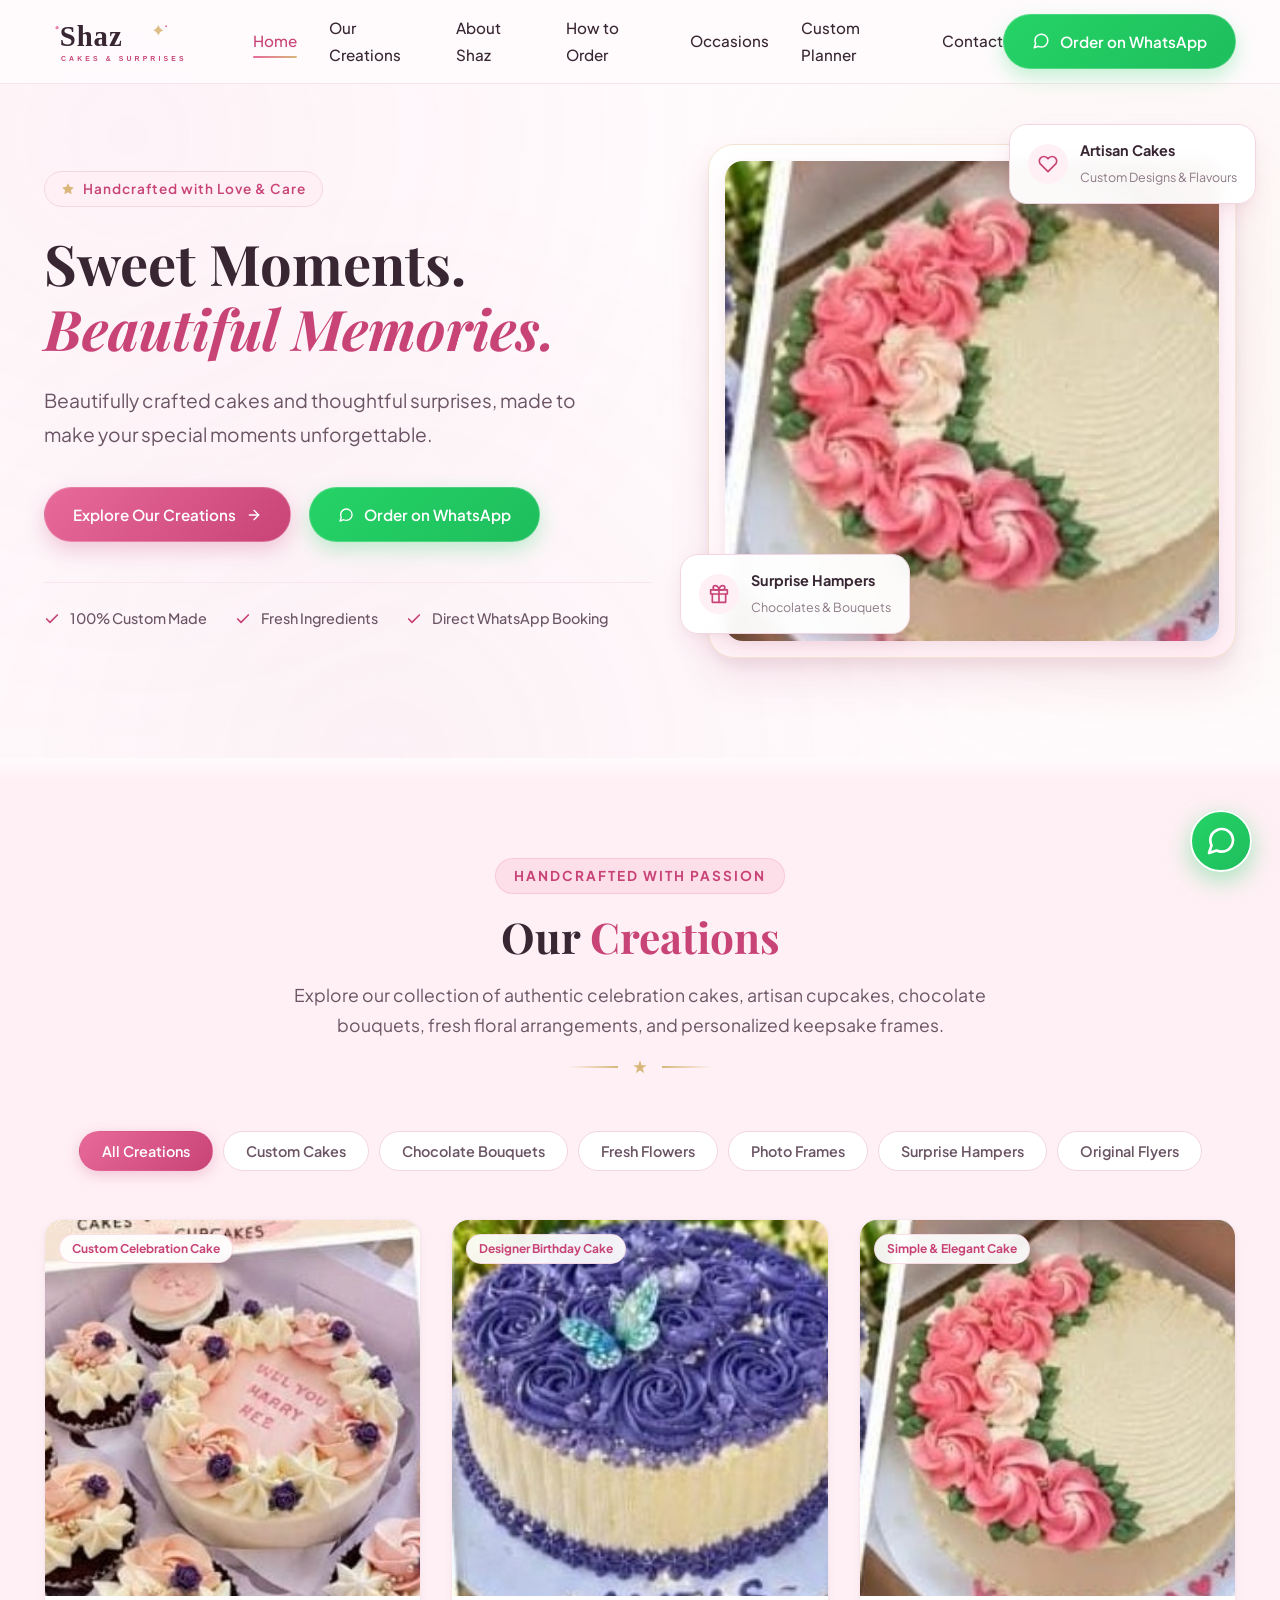
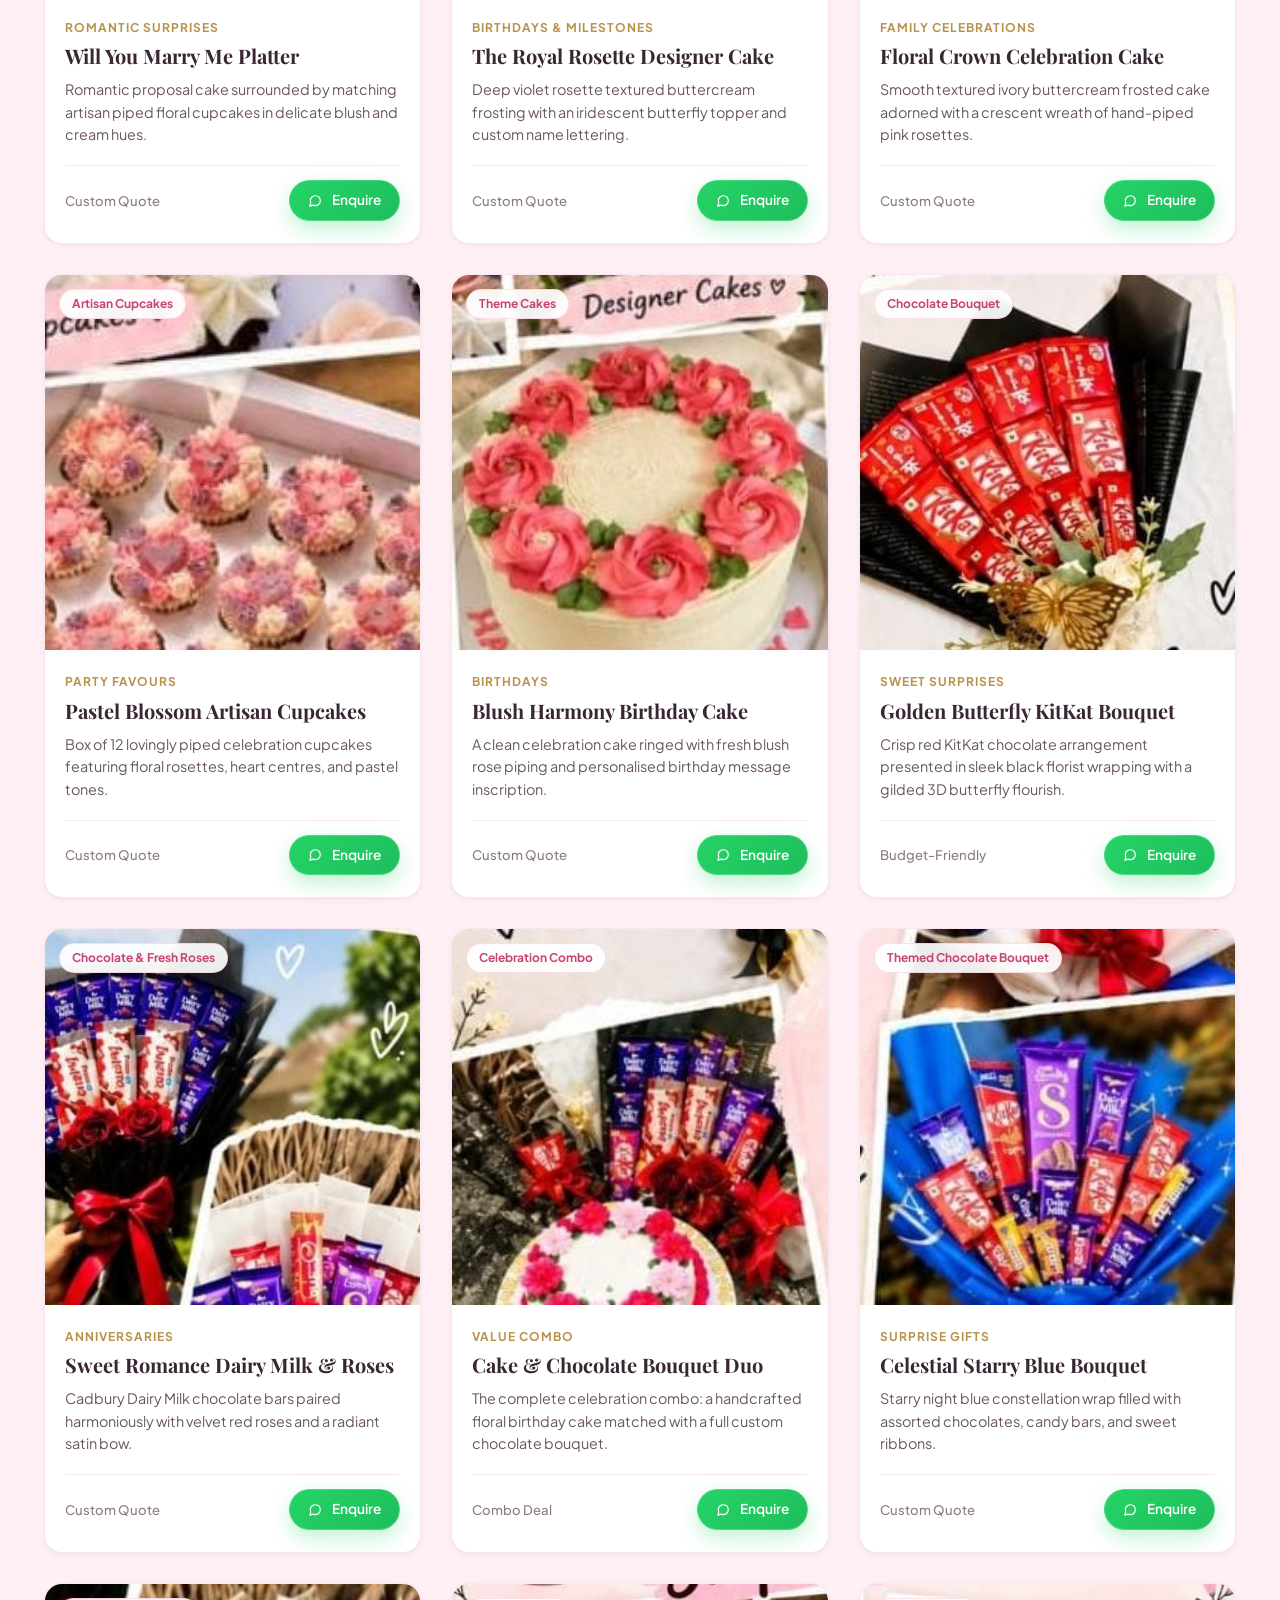
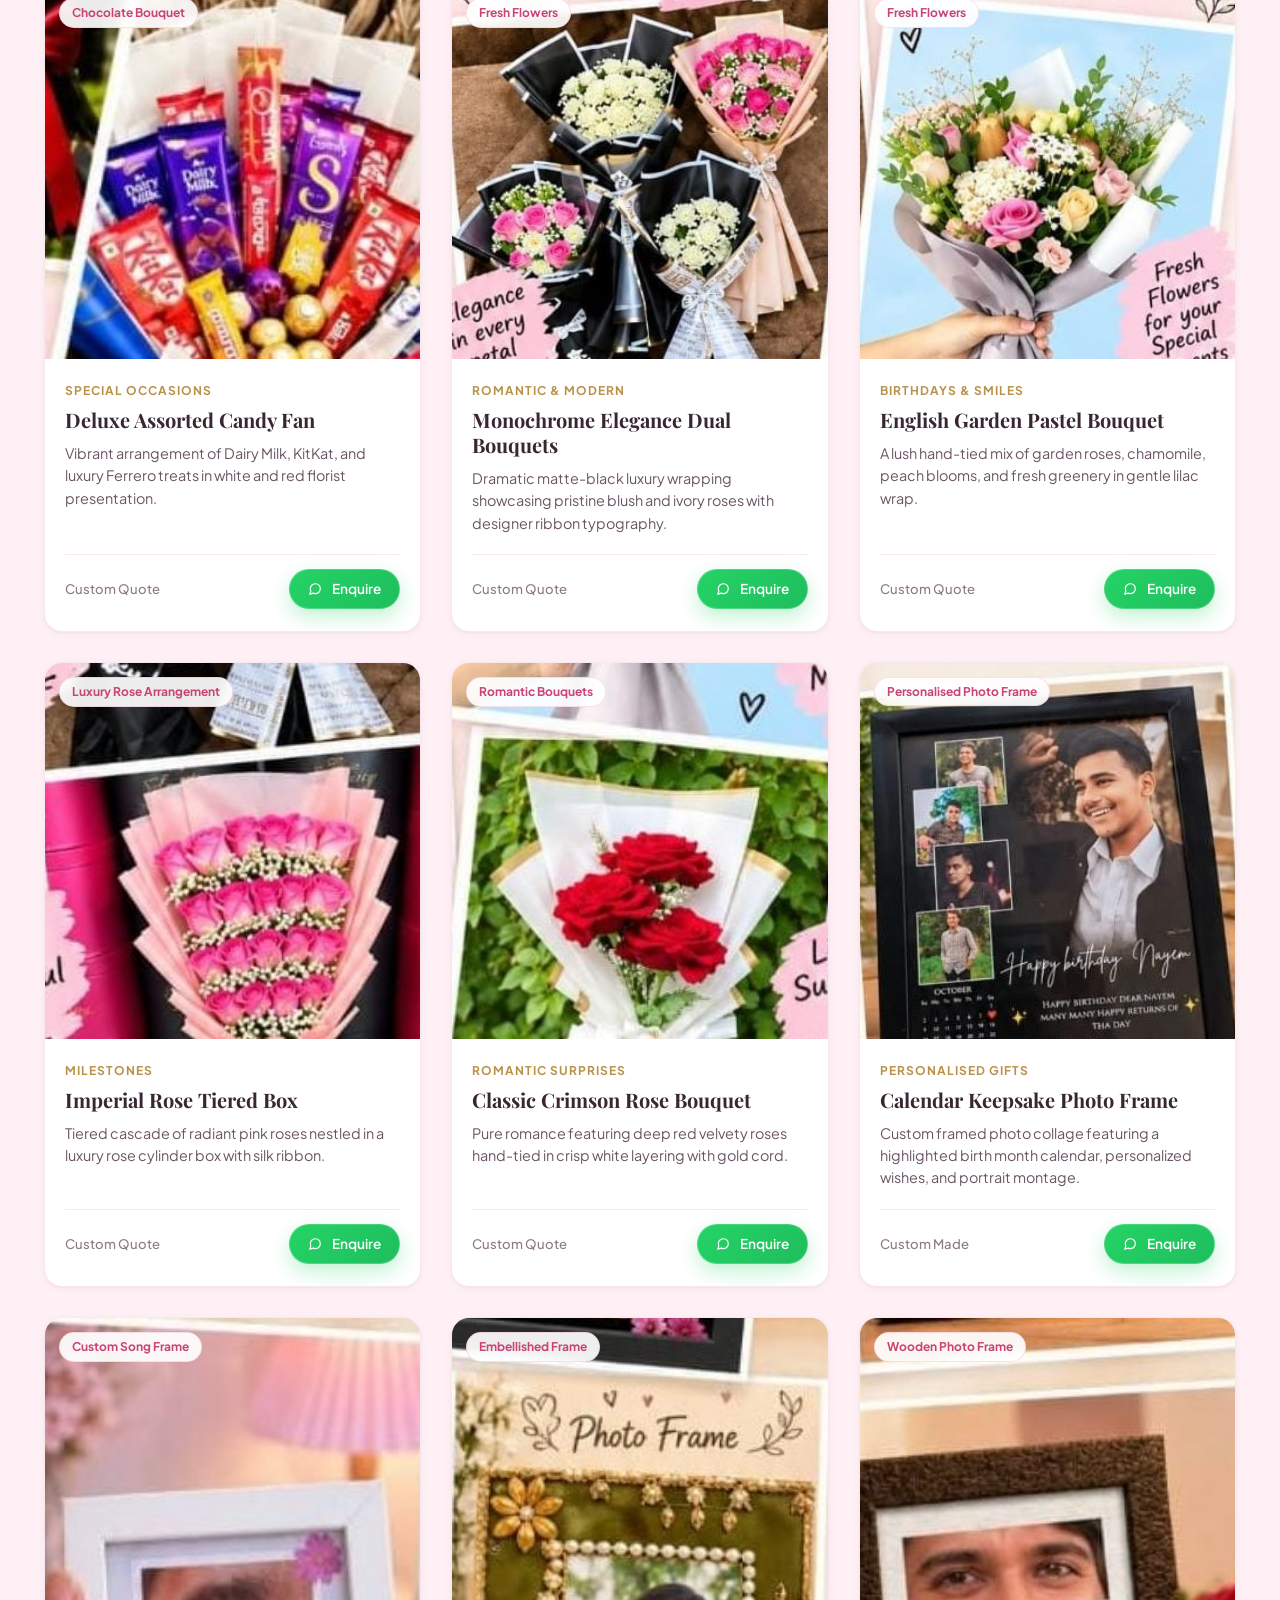
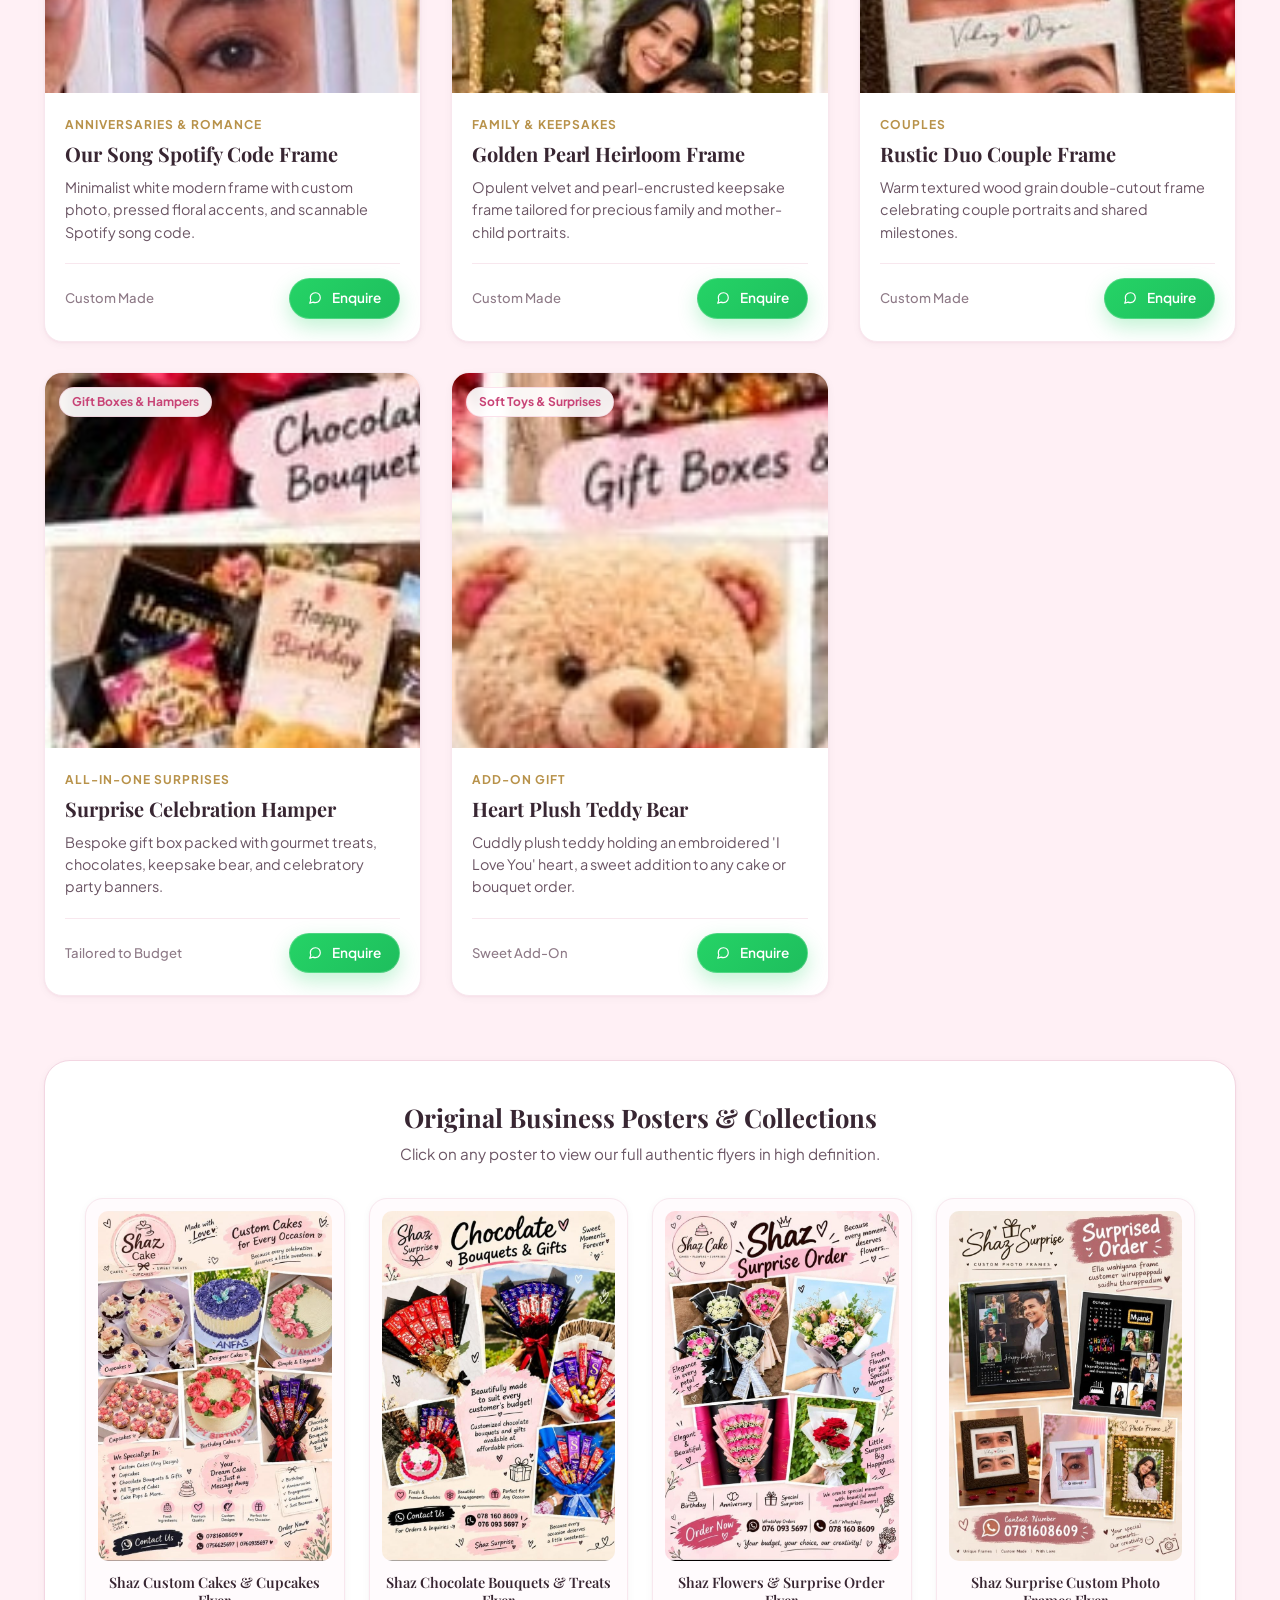
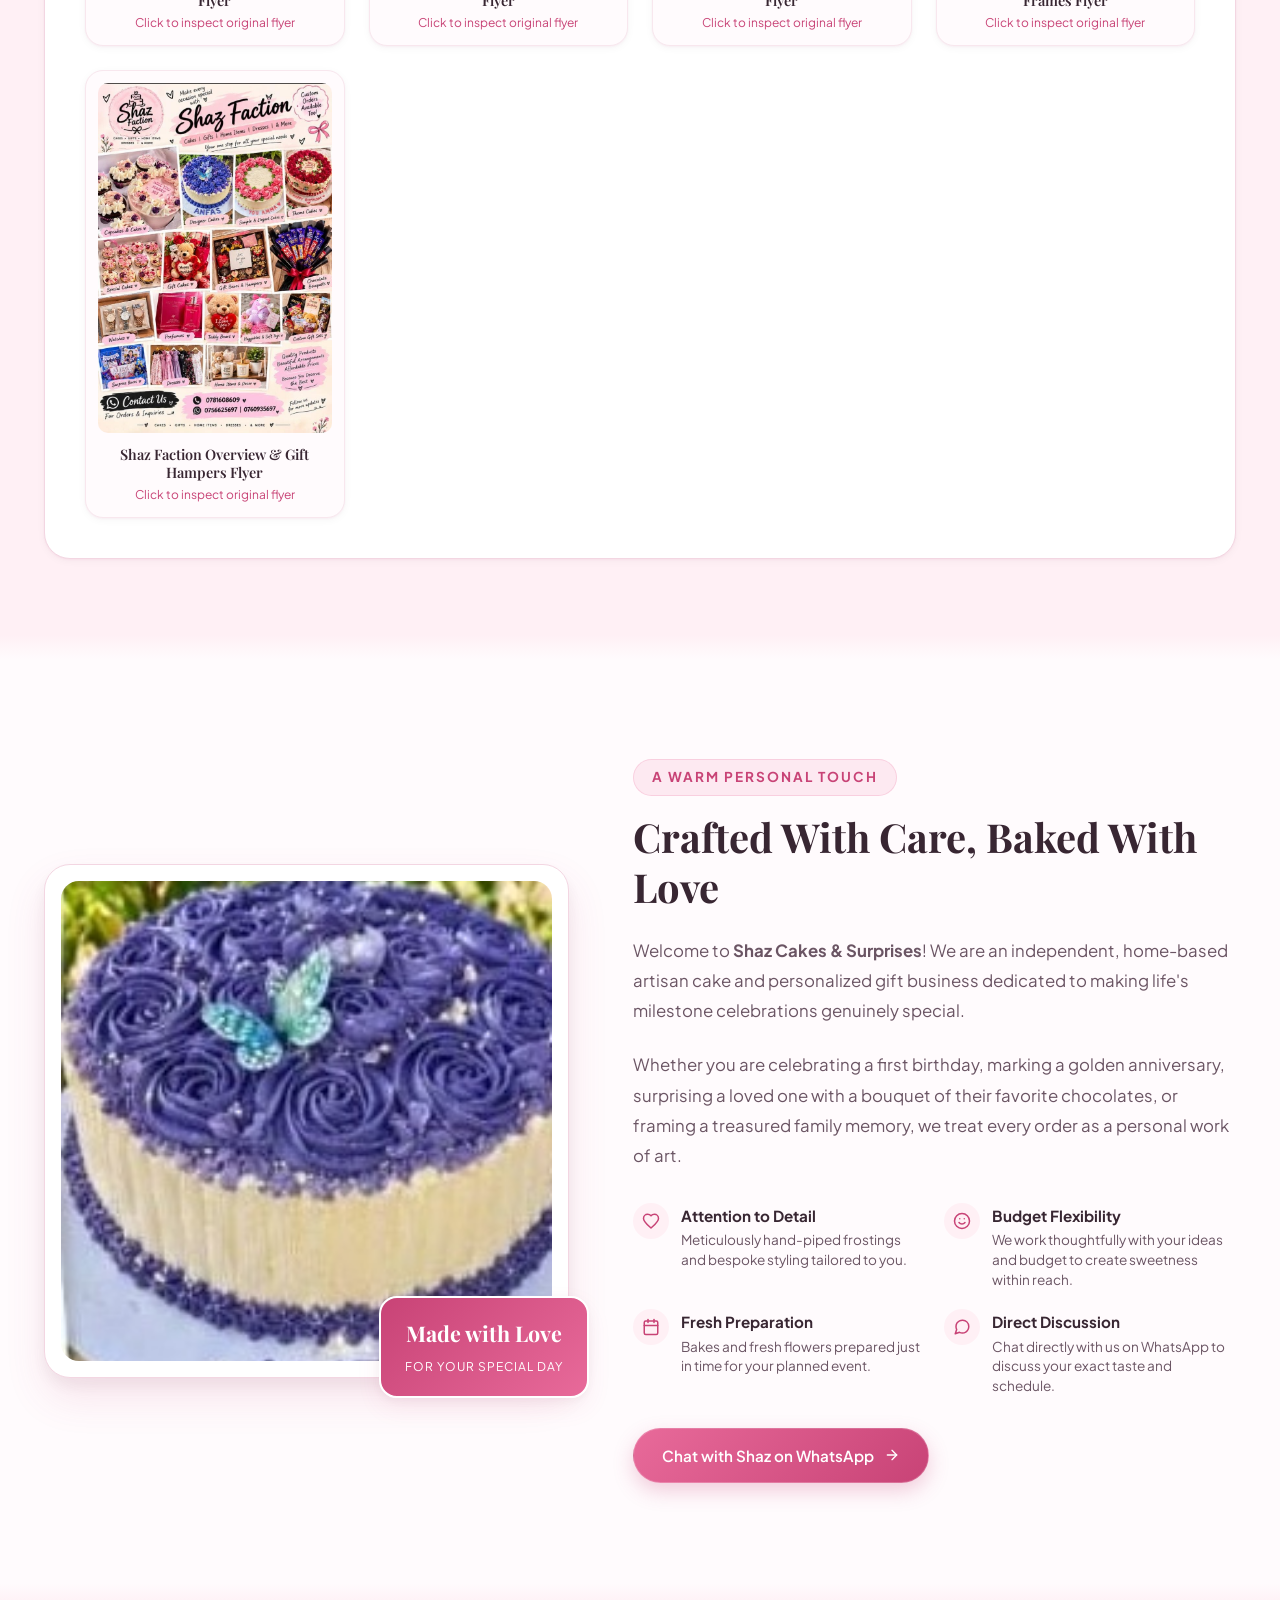
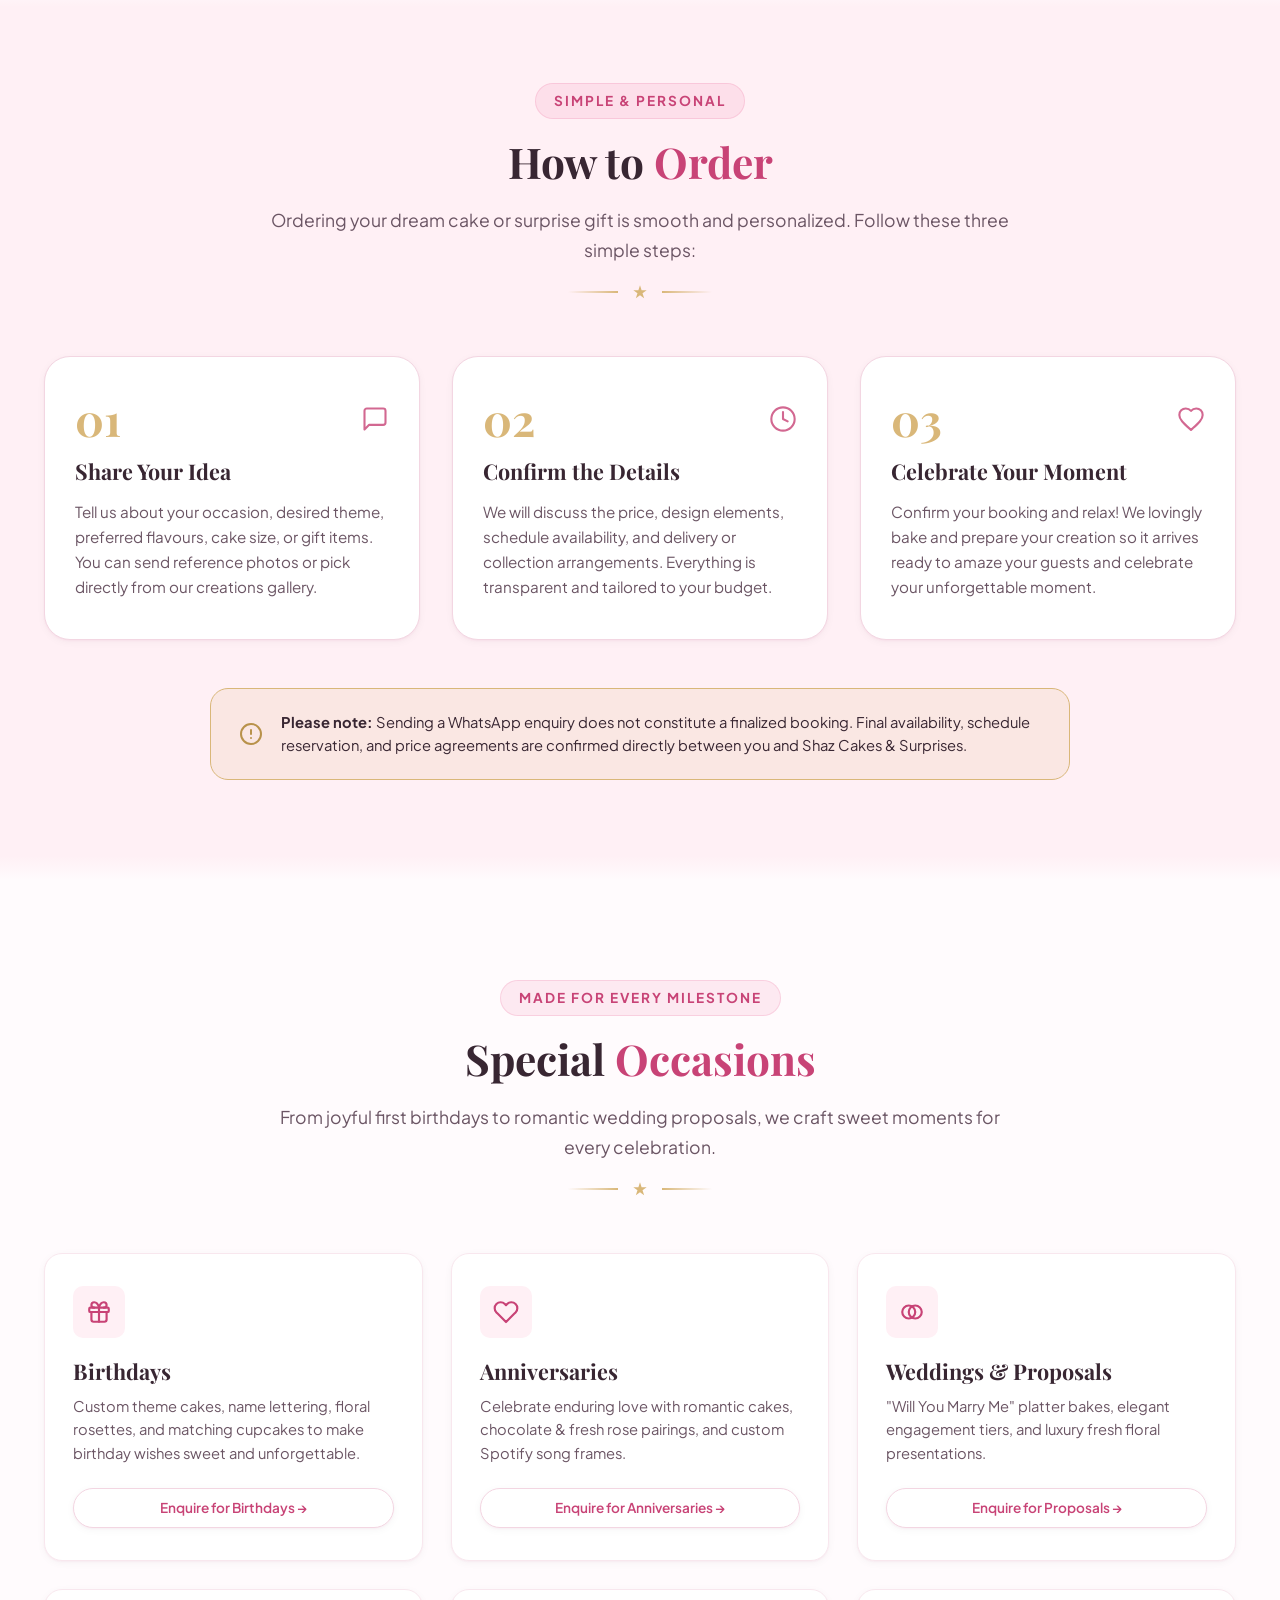
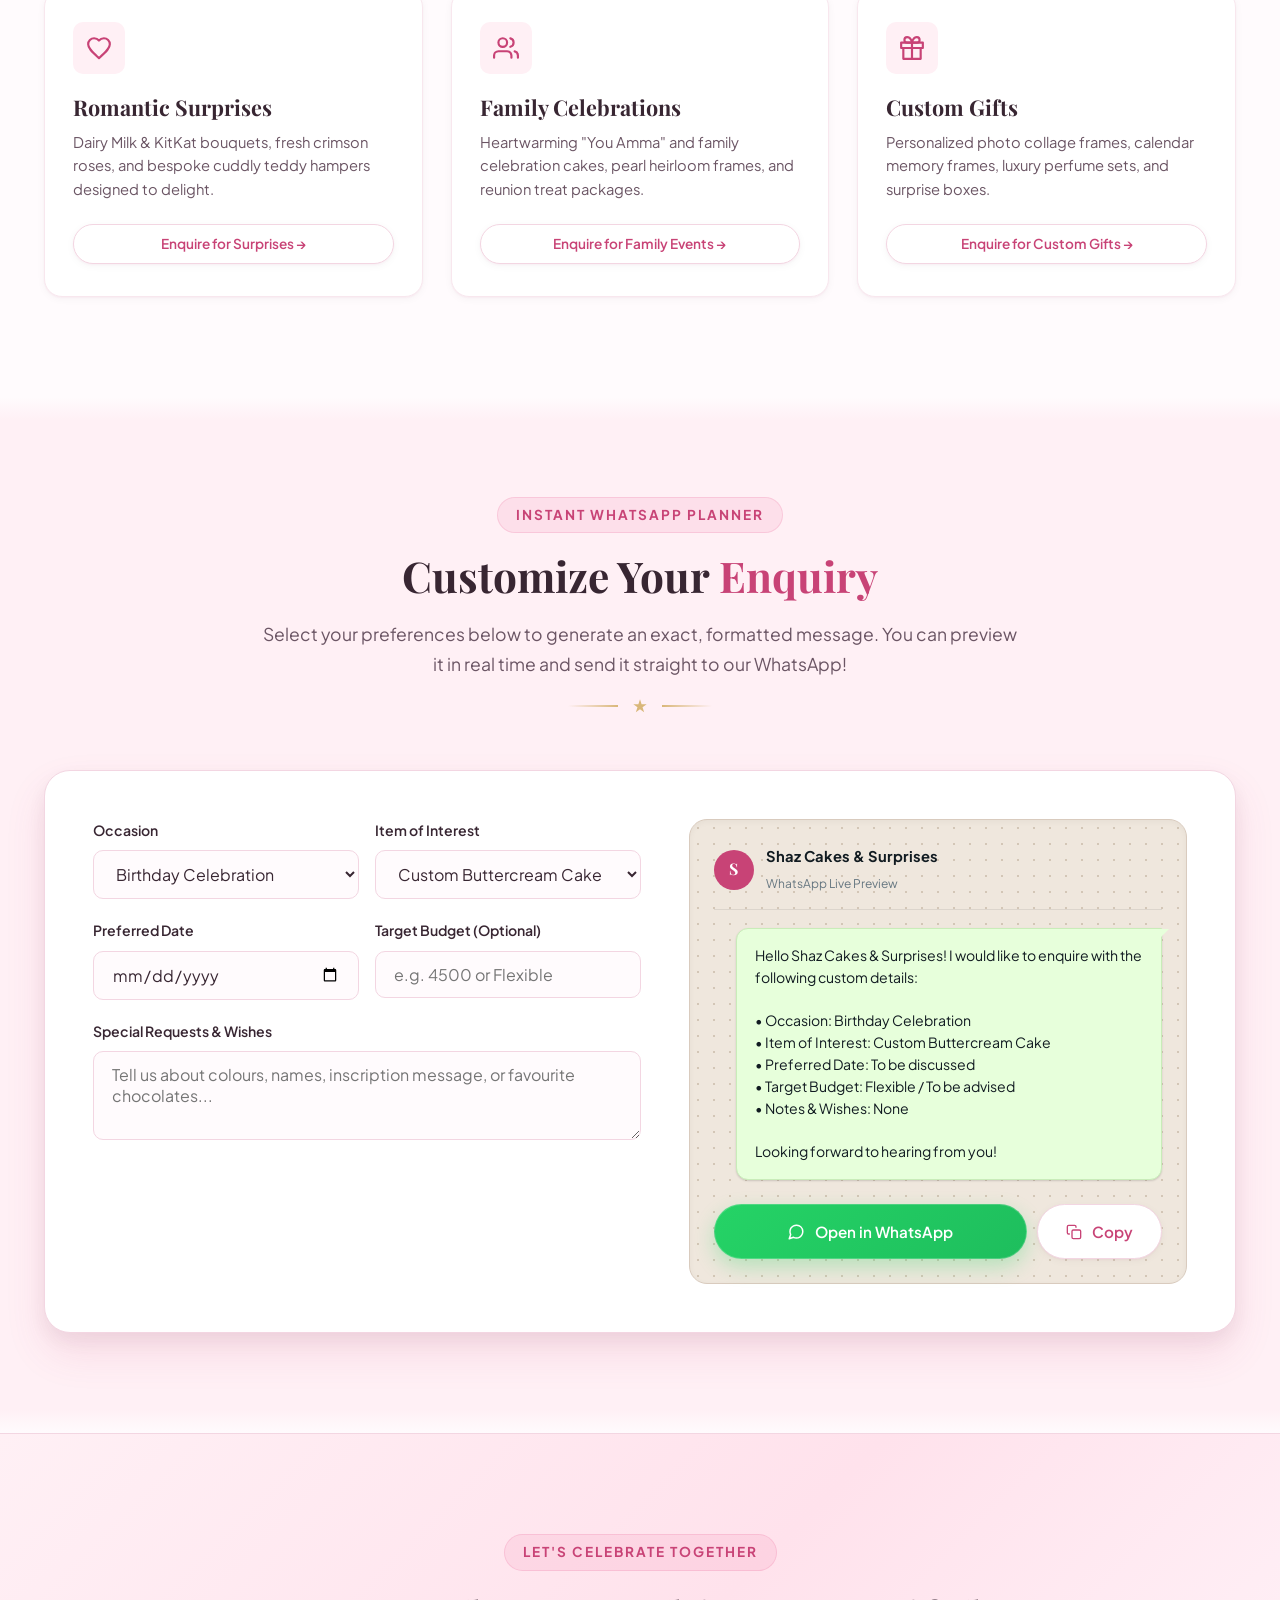
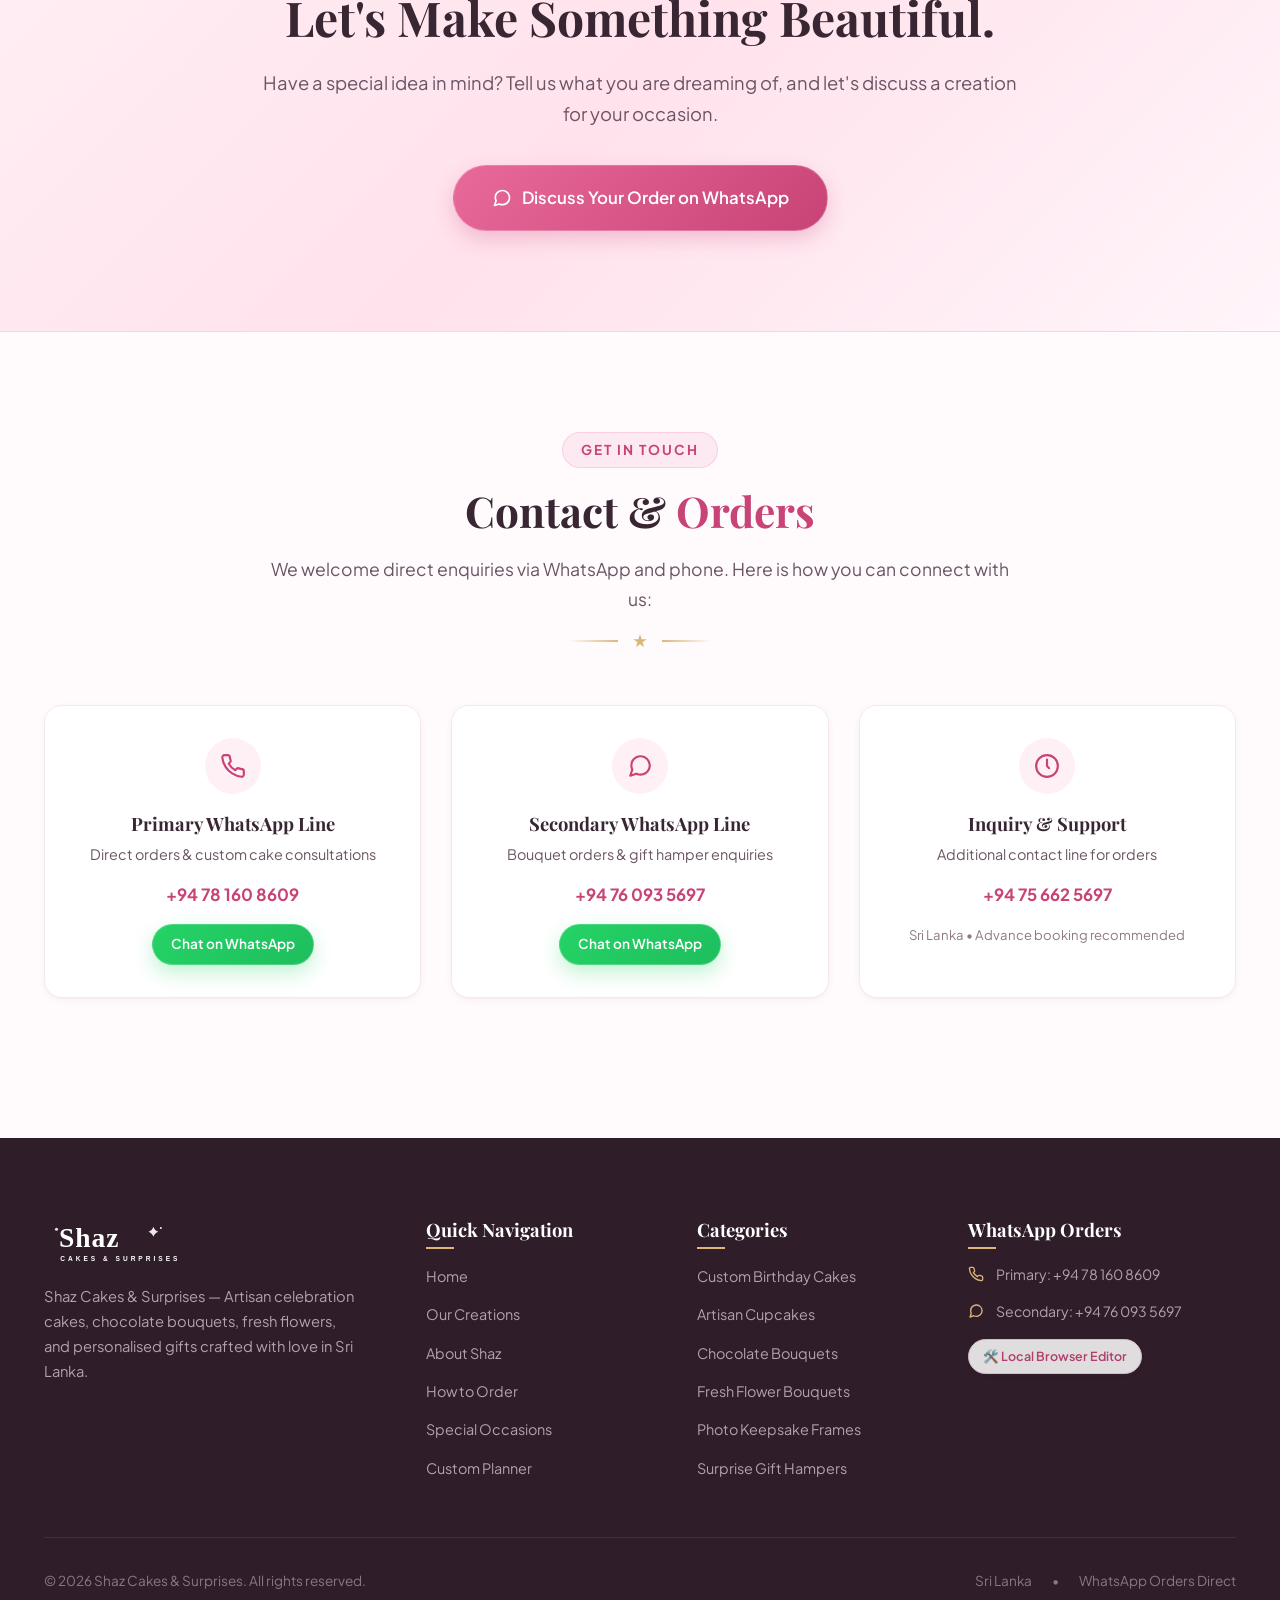
==== index.html @ 8e2d30c9 "Initial commit: Upgraded Shaz Cakes & Surprises website" ====
<!DOCTYPE html>
<html lang="en">
<head>
  <meta charset="UTF-8">
  <meta name="viewport" content="width=device-width, initial-scale=1.0">
  <title>Shaz Cakes &amp; Surprises | Artisan Cakes, Bouquets &amp; Personalised Gifts</title>
  
  <!-- SEO & Metadata -->
  <meta name="description" content="Handcrafted custom celebration cakes, romantic chocolate bouquets, fresh flowers, and personalised surprise gifts in Sri Lanka by Shaz Cakes &amp; Surprises. Order directly via WhatsApp.">
  <meta name="keywords" content="custom cakes Sri Lanka, birthday cakes, chocolate bouquets, surprise gifts, personalised cakes, flower bouquets, photo frames, Shaz Cakes">
  <meta name="author" content="Shaz Cakes &amp; Surprises">
  <meta name="theme-color" content="#E86A9A">

  <!-- Open Graph / Social Sharing -->
  <meta property="og:type" content="website">
  <meta property="og:title" content="Shaz Cakes &amp; Surprises — Sweet Moments. Beautiful Memories.">
  <meta property="og:description" content="Beautifully crafted cakes and thoughtful surprises, made to make your special moments unforgettable.">
  <meta property="og:image" content="assets/images/products/cake-you-amma-rose.jpg">

  <!-- Favicon -->
  <link rel="icon" type="image/svg+xml" href="assets/images/icons/favicon.svg">

  <!-- Web Fonts with System Fallbacks -->
  <link rel="preconnect" href="https://fonts.googleapis.com">
  <link rel="preconnect" href="https://fonts.gstatic.com" crossorigin>
  <link href="https://fonts.googleapis.com/css2?family=Playfair+Display:ital,wght@0,500;0,600;0,700;1,400;1,600&family=Plus+Jakarta+Sans:wght@400;500;600;700&display=swap" rel="stylesheet">

  <!-- Main Stylesheet -->
  <link rel="stylesheet" href="assets/css/style.css">
</head>
<body id="home">

  <!-- ====================================================================
       1. NAVIGATION HEADER
       ==================================================================== -->
  <header class="header">
    <div class="container header-container">
      <a href="#home" class="brand-logo" aria-label="Shaz Cakes &amp; Surprises Home">
        <img src="assets/images/icons/logo.svg" alt="Shaz Cakes &amp; Surprises Wordmark Logo" width="220" height="55">
      </a>

      <!-- Desktop Nav & Mobile Drawer -->
      <nav aria-label="Primary Navigation">
        <ul class="nav-menu" id="navMenu">
          <li><a href="#home" class="nav-link active">Home</a></li>
          <li><a href="#creations" class="nav-link">Our Creations</a></li>
          <li><a href="#about" class="nav-link">About Shaz</a></li>
          <li><a href="#order-guide" class="nav-link">How to Order</a></li>
          <li><a href="#occasions" class="nav-link">Occasions</a></li>
          <li><a href="#planner" class="nav-link">Custom Planner</a></li>
          <li><a href="#contact" class="nav-link">Contact</a></li>
          <li class="mobile-only-action" style="width: 100%; display: none;">
            <a href="https://wa.me/94781608609" target="_blank" rel="noopener noreferrer" class="btn btn-whatsapp dynamic-wa-primary" style="width: 100%;">
              <svg xmlns="http://www.w3.org/2000/svg" width="18" height="18" viewBox="0 0 24 24" fill="none" stroke="currentColor" stroke-width="2" stroke-linecap="round" stroke-linejoin="round"><path d="M21 11.5a8.38 8.38 0 0 1-.9 3.8 8.5 8.5 0 0 1-7.6 4.7 8.38 8.38 0 0 1-3.8-.9L3 21l1.9-5.7a8.38 8.38 0 0 1-.9-3.8 8.5 8.5 0 0 1 4.7-7.6 8.38 8.38 0 0 1 3.8-.9h.5a8.48 8.48 0 0 1 8 8v.5z"></path></svg>
              Order on WhatsApp
            </a>
          </li>
        </ul>
      </nav>

      <!-- Desktop WhatsApp Action & Mobile Hamburger -->
      <div class="nav-actions">
        <a href="https://wa.me/94781608609" target="_blank" rel="noopener noreferrer" class="btn btn-whatsapp dynamic-wa-primary desktop-only" data-template="general" aria-label="Order on WhatsApp">
          <svg xmlns="http://www.w3.org/2000/svg" width="18" height="18" viewBox="0 0 24 24" fill="none" stroke="currentColor" stroke-width="2" stroke-linecap="round" stroke-linejoin="round"><path d="M21 11.5a8.38 8.38 0 0 1-.9 3.8 8.5 8.5 0 0 1-7.6 4.7 8.38 8.38 0 0 1-3.8-.9L3 21l1.9-5.7a8.38 8.38 0 0 1-.9-3.8 8.5 8.5 0 0 1 4.7-7.6 8.38 8.38 0 0 1 3.8-.9h.5a8.48 8.48 0 0 1 8 8v.5z"></path></svg>
          Order on WhatsApp
        </a>

        <button class="mobile-toggle" id="mobileToggle" aria-label="Toggle navigation menu" aria-expanded="false" aria-controls="navMenu">
          <svg xmlns="http://www.w3.org/2000/svg" width="24" height="24" viewBox="0 0 24 24" fill="none" stroke="currentColor" stroke-width="2" stroke-linecap="round" stroke-linejoin="round"><line x1="3" y1="12" x2="21" y2="12"></line><line x1="3" y1="6" x2="21" y2="6"></line><line x1="3" y1="18" x2="21" y2="18"></line></svg>
        </button>
      </div>
    </div>
  </header>

  <!-- ====================================================================
       2. HERO SECTION
       ==================================================================== -->
  <section class="hero">
    <div class="container">
      <div class="hero-grid">
        <div class="hero-content">
          <div class="hero-badge">
            <svg xmlns="http://www.w3.org/2000/svg" width="14" height="14" viewBox="0 0 24 24" fill="currentColor"><path d="M12 2l3.09 6.26L22 9.27l-5 4.87 1.18 6.88L12 17.77l-6.18 3.25L7 14.14 2 9.27l6.91-1.01L12 2z"/></svg>
            Handcrafted with Love &amp; Care
          </div>
          
          <h1 class="hero-title">
            Sweet Moments.
            <span class="highlight">Beautiful Memories.</span>
          </h1>

          <p class="hero-subtitle">
            Beautifully crafted cakes and thoughtful surprises, made to make your special moments unforgettable.
          </p>

          <div class="hero-cta">
            <a href="#creations" class="btn btn-primary">
              Explore Our Creations
              <svg xmlns="http://www.w3.org/2000/svg" width="16" height="16" viewBox="0 0 24 24" fill="none" stroke="currentColor" stroke-width="2" stroke-linecap="round" stroke-linejoin="round"><line x1="5" y1="12" x2="19" y2="12"></line><polyline points="12 5 19 12 12 19"></polyline></svg>
            </a>
            <a href="https://wa.me/94781608609" target="_blank" rel="noopener noreferrer" class="btn btn-whatsapp dynamic-wa-primary" data-template="general">
              <svg xmlns="http://www.w3.org/2000/svg" width="16" height="16" viewBox="0 0 24 24" fill="none" stroke="currentColor" stroke-width="2" stroke-linecap="round" stroke-linejoin="round"><path d="M21 11.5a8.38 8.38 0 0 1-.9 3.8 8.5 8.5 0 0 1-7.6 4.7 8.38 8.38 0 0 1-3.8-.9L3 21l1.9-5.7a8.38 8.38 0 0 1-.9-3.8 8.5 8.5 0 0 1 4.7-7.6 8.38 8.38 0 0 1 3.8-.9h.5a8.48 8.48 0 0 1 8 8v.5z"></path></svg>
              Order on WhatsApp
            </a>
          </div>

          <div class="hero-features">
            <div class="hero-feature-item">
              <svg xmlns="http://www.w3.org/2000/svg" width="16" height="16" viewBox="0 0 24 24" fill="none" stroke="currentColor" stroke-width="2.5" stroke-linecap="round" stroke-linejoin="round"><polyline points="20 6 9 17 4 12"></polyline></svg>
              <span>100% Custom Made</span>
            </div>
            <div class="hero-feature-item">
              <svg xmlns="http://www.w3.org/2000/svg" width="16" height="16" viewBox="0 0 24 24" fill="none" stroke="currentColor" stroke-width="2.5" stroke-linecap="round" stroke-linejoin="round"><polyline points="20 6 9 17 4 12"></polyline></svg>
              <span>Fresh Ingredients</span>
            </div>
            <div class="hero-feature-item">
              <svg xmlns="http://www.w3.org/2000/svg" width="16" height="16" viewBox="0 0 24 24" fill="none" stroke="currentColor" stroke-width="2.5" stroke-linecap="round" stroke-linejoin="round"><polyline points="20 6 9 17 4 12"></polyline></svg>
              <span>Direct WhatsApp Booking</span>
            </div>
          </div>
        </div>

        <div class="hero-visual">
          <div class="hero-image-wrapper">
            <img class="hero-main-img" src="assets/images/products/cake-you-amma-rose.jpg" alt="Handcrafted Floral Celebration Cake by Shaz" width="600" height="480">
          </div>

          <!-- Floating Badge 1 -->
          <div class="floating-card floating-card-1">
            <div class="floating-card-icon">
              <svg xmlns="http://www.w3.org/2000/svg" width="20" height="20" viewBox="0 0 24 24" fill="none" stroke="currentColor" stroke-width="2" stroke-linecap="round" stroke-linejoin="round"><path d="M20.84 4.61a5.5 5.5 0 0 0-7.78 0L12 5.67l-1.06-1.06a5.5 5.5 0 0 0-7.78 7.78l1.06 1.06L12 21.23l7.78-7.78 1.06-1.06a5.5 5.5 0 0 0 0-7.78z"></path></svg>
            </div>
            <div class="floating-card-text">
              <strong>Artisan Cakes</strong>
              <span>Custom Designs &amp; Flavours</span>
            </div>
          </div>

          <!-- Floating Badge 2 -->
          <div class="floating-card floating-card-2">
            <div class="floating-card-icon">
              <svg xmlns="http://www.w3.org/2000/svg" width="20" height="20" viewBox="0 0 24 24" fill="none" stroke="currentColor" stroke-width="2" stroke-linecap="round" stroke-linejoin="round"><polyline points="20 12 20 22 4 22 4 12"></polyline><rect x="2" y="7" width="20" height="5"></rect><line x1="12" y1="22" x2="12" y2="7"></line><path d="M12 7H7.5a2.5 2.5 0 0 1 0-5C11 2 12 7 12 7z"></path><path d="M12 7h4.5a2.5 2.5 0 0 0 0-5C13 2 12 7 12 7z"></path></svg>
            </div>
            <div class="floating-card-text">
              <strong>Surprise Hampers</strong>
              <span>Chocolates &amp; Bouquets</span>
            </div>
          </div>
        </div>
      </div>
    </div>
  </section>

  <!-- ====================================================================
       3. OUR CREATIONS GALLERY
       ==================================================================== -->
  <section class="section section-pink" id="creations">
    <div class="container">
      <div class="section-header">
        <span class="section-tag">Handcrafted With Passion</span>
        <h2 class="section-title">Our <span>Creations</span></h2>
        <p class="section-description">
          Explore our collection of authentic celebration cakes, artisan cupcakes, chocolate bouquets, fresh floral arrangements, and personalized keepsake frames.
        </p>
        <div class="champagne-divider">
          <svg xmlns="http://www.w3.org/2000/svg" width="16" height="16" viewBox="0 0 24 24" fill="currentColor"><path d="M12 2l2.4 7.4H22l-6.2 4.5 2.4 7.4L12 16.8 5.8 21.3l2.4-7.4L2 9.4h7.6z"/></svg>
        </div>
      </div>

      <!-- Category Filter Pills -->
      <div class="gallery-filter-bar" role="tablist" aria-label="Gallery category filters">
        <button class="filter-btn active" data-category="all" role="tab" aria-selected="true">All Creations</button>
        <button class="filter-btn" data-category="cakes" role="tab" aria-selected="false">Custom Cakes</button>
        <button class="filter-btn" data-category="chocolate" role="tab" aria-selected="false">Chocolate Bouquets</button>
        <button class="filter-btn" data-category="flowers" role="tab" aria-selected="false">Fresh Flowers</button>
        <button class="filter-btn" data-category="frames" role="tab" aria-selected="false">Photo Frames</button>
        <button class="filter-btn" data-category="hampers" role="tab" aria-selected="false">Surprise Hampers</button>
        <button class="filter-btn" data-category="flyers" role="tab" aria-selected="false">Original Flyers</button>
      </div>

      <!-- Dynamic Creations Cards Grid -->
      <div class="creations-grid" id="creationsGrid">
        <!-- Injected dynamically via assets/js/main.js -->
      </div>

      <!-- Original Showcase Flyers Section -->
      <div class="flyers-container" id="flyersShowcase">
        <div class="flyers-header">
          <h3 style="font-size: 1.6rem; color: var(--color-text-main); margin-bottom: 8px;">Original Business Posters &amp; Collections</h3>
          <p style="font-size: 0.95rem; color: var(--color-text-muted);">Click on any poster to view our full authentic flyers in high definition.</p>
        </div>
        <div class="flyers-grid" id="flyersGrid">
          <!-- Populated from SHAZ_FLYERS -->
        </div>
      </div>
    </div>
  </section>

  <!-- ====================================================================
       4. ABOUT SHAZ
       ==================================================================== -->
  <section class="section" id="about">
    <div class="container">
      <div class="about-grid">
        <div class="about-visual">
          <div class="about-frame">
            <img class="about-img" src="assets/images/products/cake-anfas-designer.jpg" alt="Artisan Buttercream Cake by Shaz" width="500" height="480">
          </div>
          <div class="about-experience-badge">
            <strong>Made with Love</strong>
            <span>For Your Special Day</span>
          </div>
        </div>

        <div class="about-content">
          <span class="section-tag">A Warm Personal Touch</span>
          <h2>Crafted With Care, Baked With Love</h2>
          <p class="about-text">
            Welcome to <strong>Shaz Cakes &amp; Surprises</strong>! We are an independent, home-based artisan cake and personalized gift business dedicated to making life's milestone celebrations genuinely special.
          </p>
          <p class="about-text">
            Whether you are celebrating a first birthday, marking a golden anniversary, surprising a loved one with a bouquet of their favorite chocolates, or framing a treasured family memory, we treat every order as a personal work of art.
          </p>

          <div class="about-values-grid">
            <div class="value-item">
              <div class="value-icon">
                <svg xmlns="http://www.w3.org/2000/svg" width="18" height="18" viewBox="0 0 24 24" fill="none" stroke="currentColor" stroke-width="2" stroke-linecap="round" stroke-linejoin="round"><path d="M12 21.35l-1.45-1.32C5.4 15.36 2 12.28 2 8.5 2 5.42 4.42 3 7.5 3c1.74 0 3.41.81 4.5 2.09C13.09 3.81 14.76 3 16.5 3 19.58 3 22 5.42 22 8.5c0 3.78-3.4 6.86-8.55 11.54L12 21.35z"></path></svg>
              </div>
              <div class="value-text">
                <strong>Attention to Detail</strong>
                <p>Meticulously hand-piped frostings and bespoke styling tailored to you.</p>
              </div>
            </div>

            <div class="value-item">
              <div class="value-icon">
                <svg xmlns="http://www.w3.org/2000/svg" width="18" height="18" viewBox="0 0 24 24" fill="none" stroke="currentColor" stroke-width="2" stroke-linecap="round" stroke-linejoin="round"><circle cx="12" cy="12" r="10"></circle><path d="M8 14s1.5 2 4 2 4-2 4-2"></path><line x1="9" y1="9" x2="9.01" y2="9"></line><line x1="15" y1="9" x2="15.01" y2="9"></line></svg>
              </div>
              <div class="value-text">
                <strong>Budget Flexibility</strong>
                <p>We work thoughtfully with your ideas and budget to create sweetness within reach.</p>
              </div>
            </div>

            <div class="value-item">
              <div class="value-icon">
                <svg xmlns="http://www.w3.org/2000/svg" width="18" height="18" viewBox="0 0 24 24" fill="none" stroke="currentColor" stroke-width="2" stroke-linecap="round" stroke-linejoin="round"><rect x="3" y="4" width="18" height="18" rx="2" ry="2"></rect><line x1="16" y1="2" x2="16" y2="6"></line><line x1="8" y1="2" x2="8" y2="6"></line><line x1="3" y1="10" x2="21" y2="10"></line></svg>
              </div>
              <div class="value-text">
                <strong>Fresh Preparation</strong>
                <p>Bakes and fresh flowers prepared just in time for your planned event.</p>
              </div>
            </div>

            <div class="value-item">
              <div class="value-icon">
                <svg xmlns="http://www.w3.org/2000/svg" width="18" height="18" viewBox="0 0 24 24" fill="none" stroke="currentColor" stroke-width="2" stroke-linecap="round" stroke-linejoin="round"><path d="M21 11.5a8.38 8.38 0 0 1-.9 3.8 8.5 8.5 0 0 1-7.6 4.7 8.38 8.38 0 0 1-3.8-.9L3 21l1.9-5.7a8.38 8.38 0 0 1-.9-3.8 8.5 8.5 0 0 1 4.7-7.6 8.38 8.38 0 0 1 3.8-.9h.5a8.48 8.48 0 0 1 8 8v.5z"></path></svg>
              </div>
              <div class="value-text">
                <strong>Direct Discussion</strong>
                <p>Chat directly with us on WhatsApp to discuss your exact taste and schedule.</p>
              </div>
            </div>
          </div>

          <a href="https://wa.me/94781608609" target="_blank" rel="noopener noreferrer" class="btn btn-primary dynamic-wa-primary" data-template="general">
            Chat with Shaz on WhatsApp
            <svg xmlns="http://www.w3.org/2000/svg" width="16" height="16" viewBox="0 0 24 24" fill="none" stroke="currentColor" stroke-width="2" stroke-linecap="round" stroke-linejoin="round"><line x1="5" y1="12" x2="19" y2="12"></line><polyline points="12 5 19 12 12 19"></polyline></svg>
          </a>
        </div>
      </div>
    </div>
  </section>

  <!-- ====================================================================
       5. HOW TO ORDER
       ==================================================================== -->
  <section class="section section-pink" id="order-guide">
    <div class="container">
      <div class="section-header">
        <span class="section-tag">Simple &amp; Personal</span>
        <h2 class="section-title">How to <span>Order</span></h2>
        <p class="section-description">
          Ordering your dream cake or surprise gift is smooth and personalized. Follow these three simple steps:
        </p>
        <div class="champagne-divider">
          <svg xmlns="http://www.w3.org/2000/svg" width="16" height="16" viewBox="0 0 24 24" fill="currentColor"><path d="M12 2l2.4 7.4H22l-6.2 4.5 2.4 7.4L12 16.8 5.8 21.3l2.4-7.4L2 9.4h7.6z"/></svg>
        </div>
      </div>

      <div class="steps-grid">
        <!-- Step 1 -->
        <div class="step-card">
          <div class="step-number">
            01
            <svg xmlns="http://www.w3.org/2000/svg" width="28" height="28" viewBox="0 0 24 24" fill="none" stroke="currentColor" stroke-width="1.8" stroke-linecap="round" stroke-linejoin="round"><path d="M21 15a2 2 0 0 1-2 2H7l-4 4V5a2 2 0 0 1 2-2h14a2 2 0 0 1 2 2z"></path></svg>
          </div>
          <h3 class="step-title">Share Your Idea</h3>
          <p class="step-desc">
            Tell us about your occasion, desired theme, preferred flavours, cake size, or gift items. You can send reference photos or pick directly from our creations gallery.
          </p>
        </div>

        <!-- Step 2 -->
        <div class="step-card">
          <div class="step-number">
            02
            <svg xmlns="http://www.w3.org/2000/svg" width="28" height="28" viewBox="0 0 24 24" fill="none" stroke="currentColor" stroke-width="1.8" stroke-linecap="round" stroke-linejoin="round"><circle cx="12" cy="12" r="10"></circle><path d="M12 6v6l4 2"></path></svg>
          </div>
          <h3 class="step-title">Confirm the Details</h3>
          <p class="step-desc">
            We will discuss the price, design elements, schedule availability, and delivery or collection arrangements. Everything is transparent and tailored to your budget.
          </p>
        </div>

        <!-- Step 3 -->
        <div class="step-card">
          <div class="step-number">
            03
            <svg xmlns="http://www.w3.org/2000/svg" width="28" height="28" viewBox="0 0 24 24" fill="none" stroke="currentColor" stroke-width="1.8" stroke-linecap="round" stroke-linejoin="round"><path d="M12 21.35l-1.45-1.32C5.4 15.36 2 12.28 2 8.5 2 5.42 4.42 3 7.5 3c1.74 0 3.41.81 4.5 2.09C13.09 3.81 14.76 3 16.5 3 19.58 3 22 5.42 22 8.5c0 3.78-3.4 6.86-8.55 11.54L12 21.35z"></path></svg>
          </div>
          <h3 class="step-title">Celebrate Your Moment</h3>
          <p class="step-desc">
            Confirm your booking and relax! We lovingly bake and prepare your creation so it arrives ready to amaze your guests and celebrate your unforgettable moment.
          </p>
        </div>
      </div>

      <!-- Honest Transparency Box -->
      <div class="order-notice-box">
        <svg xmlns="http://www.w3.org/2000/svg" width="24" height="24" viewBox="0 0 24 24" fill="none" stroke="currentColor" stroke-width="2" stroke-linecap="round" stroke-linejoin="round"><circle cx="12" cy="12" r="10"></circle><line x1="12" y1="8" x2="12" y2="12"></line><line x1="12" y1="16" x2="12.01" y2="16"></line></svg>
        <p>
          <strong>Please note:</strong> Sending a WhatsApp enquiry does not constitute a finalized booking. Final availability, schedule reservation, and price agreements are confirmed directly between you and Shaz Cakes &amp; Surprises.
        </p>
      </div>
    </div>
  </section>

  <!-- ====================================================================
       6. SPECIAL OCCASIONS
       ==================================================================== -->
  <section class="section" id="occasions">
    <div class="container">
      <div class="section-header">
        <span class="section-tag">Made For Every Milestone</span>
        <h2 class="section-title">Special <span>Occasions</span></h2>
        <p class="section-description">
          From joyful first birthdays to romantic wedding proposals, we craft sweet moments for every celebration.
        </p>
        <div class="champagne-divider">
          <svg xmlns="http://www.w3.org/2000/svg" width="16" height="16" viewBox="0 0 24 24" fill="currentColor"><path d="M12 2l2.4 7.4H22l-6.2 4.5 2.4 7.4L12 16.8 5.8 21.3l2.4-7.4L2 9.4h7.6z"/></svg>
        </div>
      </div>

      <div class="occasions-grid">
        <!-- 1. Birthdays -->
        <div class="occasion-card" data-occasion="Birthday Celebration">
          <div class="occasion-icon">
            <svg xmlns="http://www.w3.org/2000/svg" width="26" height="26" viewBox="0 0 24 24" fill="none" stroke="currentColor" stroke-width="2" stroke-linecap="round" stroke-linejoin="round"><rect x="3" y="8" width="18" height="4" rx="1"></rect><path d="M12 8v13"></path><path d="M19 12v7a2 2 0 0 1-2 2H7a2 2 0 0 1-2-2v-7"></path><path d="M7.5 8a2.5 2.5 0 0 1 0-5A4.8 8 0 0 1 12 8a4.8 8 0 0 1 4.5-5 2.5 2.5 0 0 1 0 5"></path></svg>
          </div>
          <h3 class="occasion-title">Birthdays</h3>
          <p class="occasion-desc">Custom theme cakes, name lettering, floral rosettes, and matching cupcakes to make birthday wishes sweet and unforgettable.</p>
          <a href="#" target="_blank" rel="noopener noreferrer" class="btn btn-sm btn-secondary occasion-wa-link">
            Enquire for Birthdays →
          </a>
        </div>

        <!-- 2. Anniversaries -->
        <div class="occasion-card" data-occasion="Anniversary Celebration">
          <div class="occasion-icon">
            <svg xmlns="http://www.w3.org/2000/svg" width="26" height="26" viewBox="0 0 24 24" fill="none" stroke="currentColor" stroke-width="2" stroke-linecap="round" stroke-linejoin="round"><path d="M20.84 4.61a5.5 5.5 0 0 0-7.78 0L12 5.67l-1.06-1.06a5.5 5.5 0 0 0-7.78 7.78l1.06 1.06L12 21.23l7.78-7.78 1.06-1.06a5.5 5.5 0 0 0 0-7.78z"></path></svg>
          </div>
          <h3 class="occasion-title">Anniversaries</h3>
          <p class="occasion-desc">Celebrate enduring love with romantic cakes, chocolate &amp; fresh rose pairings, and custom Spotify song frames.</p>
          <a href="#" target="_blank" rel="noopener noreferrer" class="btn btn-sm btn-secondary occasion-wa-link">
            Enquire for Anniversaries →
          </a>
        </div>

        <!-- 3. Weddings & Engagements -->
        <div class="occasion-card" data-occasion="Wedding or Engagement">
          <div class="occasion-icon">
            <svg xmlns="http://www.w3.org/2000/svg" width="26" height="26" viewBox="0 0 24 24" fill="none" stroke="currentColor" stroke-width="2" stroke-linecap="round" stroke-linejoin="round"><circle cx="9" cy="12" r="6"></circle><circle cx="15" cy="12" r="6"></circle></svg>
          </div>
          <h3 class="occasion-title">Weddings &amp; Proposals</h3>
          <p class="occasion-desc">"Will You Marry Me" platter bakes, elegant engagement tiers, and luxury fresh floral presentations.</p>
          <a href="#" target="_blank" rel="noopener noreferrer" class="btn btn-sm btn-secondary occasion-wa-link">
            Enquire for Proposals →
          </a>
        </div>

        <!-- 4. Romantic Surprises -->
        <div class="occasion-card" data-occasion="Romantic Surprise">
          <div class="occasion-icon">
            <svg xmlns="http://www.w3.org/2000/svg" width="26" height="26" viewBox="0 0 24 24" fill="none" stroke="currentColor" stroke-width="2" stroke-linecap="round" stroke-linejoin="round"><path d="M12 21.35l-1.45-1.32C5.4 15.36 2 12.28 2 8.5 2 5.42 4.42 3 7.5 3c1.74 0 3.41.81 4.5 2.09C13.09 3.81 14.76 3 16.5 3 19.58 3 22 5.42 22 8.5c0 3.78-3.4 6.86-8.55 11.54L12 21.35z"></path></svg>
          </div>
          <h3 class="occasion-title">Romantic Surprises</h3>
          <p class="occasion-desc">Dairy Milk &amp; KitKat bouquets, fresh crimson roses, and bespoke cuddly teddy hampers designed to delight.</p>
          <a href="#" target="_blank" rel="noopener noreferrer" class="btn btn-sm btn-secondary occasion-wa-link">
            Enquire for Surprises →
          </a>
        </div>

        <!-- 5. Family Celebrations -->
        <div class="occasion-card" data-occasion="Family Celebration (Mother's Day / Father's Day)">
          <div class="occasion-icon">
            <svg xmlns="http://www.w3.org/2000/svg" width="26" height="26" viewBox="0 0 24 24" fill="none" stroke="currentColor" stroke-width="2" stroke-linecap="round" stroke-linejoin="round"><path d="M17 21v-2a4 4 0 0 0-4-4H5a4 4 0 0 0-4 4v2"></path><circle cx="9" cy="7" r="4"></circle><path d="M23 21v-2a4 4 0 0 0-3-3.87"></path><path d="M16 3.13a4 4 0 0 1 0 7.75"></path></svg>
          </div>
          <h3 class="occasion-title">Family Celebrations</h3>
          <p class="occasion-desc">Heartwarming "You Amma" and family celebration cakes, pearl heirloom frames, and reunion treat packages.</p>
          <a href="#" target="_blank" rel="noopener noreferrer" class="btn btn-sm btn-secondary occasion-wa-link">
            Enquire for Family Events →
          </a>
        </div>

        <!-- 6. Custom Gifts -->
        <div class="occasion-card" data-occasion="Custom Keepsake or Gift Box">
          <div class="occasion-icon">
            <svg xmlns="http://www.w3.org/2000/svg" width="26" height="26" viewBox="0 0 24 24" fill="none" stroke="currentColor" stroke-width="2" stroke-linecap="round" stroke-linejoin="round"><polyline points="20 12 20 22 4 22 4 12"></polyline><rect x="2" y="7" width="20" height="5"></rect><line x1="12" y1="22" x2="12" y2="7"></line><path d="M12 7H7.5a2.5 2.5 0 0 1 0-5C11 2 12 7 12 7z"></path><path d="M12 7h4.5a2.5 2.5 0 0 0 0-5C13 2 12 7 12 7z"></path></svg>
          </div>
          <h3 class="occasion-title">Custom Gifts</h3>
          <p class="occasion-desc">Personalized photo collage frames, calendar memory frames, luxury perfume sets, and surprise boxes.</p>
          <a href="#" target="_blank" rel="noopener noreferrer" class="btn btn-sm btn-secondary occasion-wa-link">
            Enquire for Custom Gifts →
          </a>
        </div>
      </div>
    </div>
  </section>

  <!-- ====================================================================
       7. CUSTOM ENQUIRY MESSAGE BUILDER (INTERACTIVE)
       ==================================================================== -->
  <section class="section section-pink" id="planner">
    <div class="container">
      <div class="section-header">
        <span class="section-tag">Instant WhatsApp Planner</span>
        <h2 class="section-title">Customize Your <span>Enquiry</span></h2>
        <p class="section-description">
          Select your preferences below to generate an exact, formatted message. You can preview it in real time and send it straight to our WhatsApp!
        </p>
        <div class="champagne-divider">
          <svg xmlns="http://www.w3.org/2000/svg" width="16" height="16" viewBox="0 0 24 24" fill="currentColor"><path d="M12 2l2.4 7.4H22l-6.2 4.5 2.4 7.4L12 16.8 5.8 21.3l2.4-7.4L2 9.4h7.6z"/></svg>
        </div>
      </div>

      <div class="builder-card">
        <!-- Form Controls -->
        <div class="builder-form">
          <div class="form-row">
            <div class="form-group">
              <label class="form-label" for="builderOccasion">Occasion</label>
              <select id="builderOccasion" class="form-control">
                <option value="Birthday Celebration">Birthday Celebration</option>
                <option value="Anniversary">Anniversary</option>
                <option value="Wedding / Engagement">Wedding / Engagement</option>
                <option value="Romantic Surprise">Romantic Surprise</option>
                <option value="Mother's Day / Family Day">Family Celebration</option>
                <option value="Graduation / Milestone">Graduation / Milestone</option>
                <option value="Just Because Surprise">Just Because Surprise</option>
              </select>
            </div>

            <div class="form-group">
              <label class="form-label" for="builderItem">Item of Interest</label>
              <select id="builderItem" class="form-control">
                <option value="Custom Buttercream Cake">Custom Buttercream Cake</option>
                <option value="Box of Artisan Cupcakes">Box of Artisan Cupcakes</option>
                <option value="KitKat Chocolate Bouquet">KitKat Chocolate Bouquet</option>
                <option value="Dairy Milk &amp; Rose Bouquet">Dairy Milk &amp; Rose Bouquet</option>
                <option value="Cake + Chocolate Bouquet Combo">Cake + Bouquet Combo Set</option>
                <option value="Fresh Flower Bouquet">Fresh Flower Bouquet</option>
                <option value="Custom Photo Frame">Custom Photo Frame</option>
                <option value="Surprise Gift Hamper">Surprise Gift Hamper</option>
              </select>
            </div>
          </div>

          <div class="form-row">
            <div class="form-group">
              <label class="form-label" for="builderDate">Preferred Date</label>
              <input type="date" id="builderDate" class="form-control">
            </div>

            <div class="form-group">
              <label class="form-label" for="builderBudget">Target Budget (Optional)</label>
              <input type="text" id="builderBudget" class="form-control" placeholder="e.g. 4500 or Flexible">
            </div>
          </div>

          <div class="form-group">
            <label class="form-label" for="builderNotes">Special Requests &amp; Wishes</label>
            <textarea id="builderNotes" class="form-control" rows="3" placeholder="Tell us about colours, names, inscription message, or favourite chocolates..."></textarea>
          </div>
        </div>

        <!-- WhatsApp Preview Box -->
        <div class="builder-preview">
          <div class="preview-header">
            <div class="preview-avatar">S</div>
            <div class="preview-info">
              <strong>Shaz Cakes &amp; Surprises</strong>
              <span>WhatsApp Live Preview</span>
            </div>
          </div>

          <div class="preview-bubble" id="builderPreviewBubble">
            <!-- Dynamic Message generated via JS -->
          </div>

          <div class="preview-actions" style="display: flex; gap: 10px; flex-wrap: wrap;">
            <a href="#" id="builderSendBtn" target="_blank" rel="noopener noreferrer" class="btn btn-whatsapp" style="flex: 1;">
              <svg xmlns="http://www.w3.org/2000/svg" width="18" height="18" viewBox="0 0 24 24" fill="none" stroke="currentColor" stroke-width="2" stroke-linecap="round" stroke-linejoin="round"><path d="M21 11.5a8.38 8.38 0 0 1-.9 3.8 8.5 8.5 0 0 1-7.6 4.7 8.38 8.38 0 0 1-3.8-.9L3 21l1.9-5.7a8.38 8.38 0 0 1-.9-3.8 8.5 8.5 0 0 1 4.7-7.6 8.38 8.38 0 0 1 3.8-.9h.5a8.48 8.48 0 0 1 8 8v.5z"></path></svg>
              Open in WhatsApp
            </a>
            <button id="builderCopyBtn" class="btn btn-secondary" title="Copy text to clipboard">
              <svg xmlns="http://www.w3.org/2000/svg" width="16" height="16" viewBox="0 0 24 24" fill="none" stroke="currentColor" stroke-width="2" stroke-linecap="round" stroke-linejoin="round"><rect x="9" y="9" width="13" height="13" rx="2" ry="2"></rect><path d="M5 15H4a2 2 0 0 1-2-2V4a2 2 0 0 1 2-2h9a2 2 0 0 1 2 2v1"></path></svg>
              Copy
            </button>
          </div>
        </div>
      </div>
    </div>
  </section>

  <!-- ====================================================================
       8. CALL TO ACTION (CTA)
       ==================================================================== -->
  <section class="cta-section">
    <div class="container">
      <div class="cta-box">
        <span class="section-tag">Let's Celebrate Together</span>
        <h2 class="cta-title">Let's Make Something Beautiful.</h2>
        <p class="cta-desc">
          Have a special idea in mind? Tell us what you are dreaming of, and let's discuss a creation for your occasion.
        </p>
        <a href="https://wa.me/94781608609" target="_blank" rel="noopener noreferrer" class="btn btn-primary dynamic-wa-primary" data-template="general" style="padding: 18px 38px; font-size: 1.05rem;">
          <svg xmlns="http://www.w3.org/2000/svg" width="20" height="20" viewBox="0 0 24 24" fill="none" stroke="currentColor" stroke-width="2" stroke-linecap="round" stroke-linejoin="round"><path d="M21 11.5a8.38 8.38 0 0 1-.9 3.8 8.5 8.5 0 0 1-7.6 4.7 8.38 8.38 0 0 1-3.8-.9L3 21l1.9-5.7a8.38 8.38 0 0 1-.9-3.8 8.5 8.5 0 0 1 4.7-7.6 8.38 8.38 0 0 1 3.8-.9h.5a8.48 8.48 0 0 1 8 8v.5z"></path></svg>
          Discuss Your Order on WhatsApp
        </a>
      </div>
    </div>
  </section>

  <!-- ====================================================================
       9. CONTACT & VERIFIED INFORMATION
       ==================================================================== -->
  <section class="section" id="contact">
    <div class="container">
      <div class="section-header">
        <span class="section-tag">Get in Touch</span>
        <h2 class="section-title">Contact &amp; <span>Orders</span></h2>
        <p class="section-description">
          We welcome direct enquiries via WhatsApp and phone. Here is how you can connect with us:
        </p>
        <div class="champagne-divider">
          <svg xmlns="http://www.w3.org/2000/svg" width="16" height="16" viewBox="0 0 24 24" fill="currentColor"><path d="M12 2l2.4 7.4H22l-6.2 4.5 2.4 7.4L12 16.8 5.8 21.3l2.4-7.4L2 9.4h7.6z"/></svg>
        </div>
      </div>

      <div class="contact-grid">
        <!-- Contact Card 1 -->
        <div class="contact-card">
          <div class="contact-icon">
            <svg xmlns="http://www.w3.org/2000/svg" width="26" height="26" viewBox="0 0 24 24" fill="none" stroke="currentColor" stroke-width="2" stroke-linecap="round" stroke-linejoin="round"><path d="M22 16.92v3a2 2 0 0 1-2.18 2 19.79 19.79 0 0 1-8.63-3.07 19.5 19.5 0 0 1-6-6 19.79 19.79 0 0 1-3.07-8.67A2 2 0 0 1 4.11 2h3a2 2 0 0 1 2 1.72 12.84 12.84 0 0 0 .7 2.81 2 2 0 0 1-.45 2.11L8.09 9.91a16 16 0 0 0 6 6l1.27-1.27a2 2 0 0 1 2.11-.45 12.84 12.84 0 0 0 2.81.7A2 2 0 0 1 22 16.92z"></path></svg>
          </div>
          <h4>Primary WhatsApp Line</h4>
          <p>Direct orders &amp; custom cake consultations</p>
          <a href="https://wa.me/94781608609" target="_blank" rel="noopener noreferrer" class="contact-phone-link display-phone-primary">
            +94 78 160 8609
          </a>
          <br>
          <a href="https://wa.me/94781608609" target="_blank" rel="noopener noreferrer" class="btn btn-sm btn-whatsapp" style="margin-top: 10px;">
            Chat on WhatsApp
          </a>
        </div>

        <!-- Contact Card 2 -->
        <div class="contact-card">
          <div class="contact-icon">
            <svg xmlns="http://www.w3.org/2000/svg" width="26" height="26" viewBox="0 0 24 24" fill="none" stroke="currentColor" stroke-width="2" stroke-linecap="round" stroke-linejoin="round"><path d="M21 11.5a8.38 8.38 0 0 1-.9 3.8 8.5 8.5 0 0 1-7.6 4.7 8.38 8.38 0 0 1-3.8-.9L3 21l1.9-5.7a8.38 8.38 0 0 1-.9-3.8 8.5 8.5 0 0 1 4.7-7.6 8.38 8.38 0 0 1 3.8-.9h.5a8.48 8.48 0 0 1 8 8v.5z"></path></svg>
          </div>
          <h4>Secondary WhatsApp Line</h4>
          <p>Bouquet orders &amp; gift hamper enquiries</p>
          <a href="https://wa.me/94760935697" target="_blank" rel="noopener noreferrer" class="contact-phone-link display-phone-secondary">
            +94 76 093 5697
          </a>
          <br>
          <a href="https://wa.me/94760935697" target="_blank" rel="noopener noreferrer" class="btn btn-sm btn-whatsapp" style="margin-top: 10px;">
            Chat on WhatsApp
          </a>
        </div>

        <!-- Contact Card 3 -->
        <div class="contact-card">
          <div class="contact-icon">
            <svg xmlns="http://www.w3.org/2000/svg" width="26" height="26" viewBox="0 0 24 24" fill="none" stroke="currentColor" stroke-width="2" stroke-linecap="round" stroke-linejoin="round"><circle cx="12" cy="12" r="10"></circle><polyline points="12 6 12 12 14 14"></polyline></svg>
          </div>
          <h4>Inquiry &amp; Support</h4>
          <p>Additional contact line for orders</p>
          <a href="tel:+94756625697" class="contact-phone-link display-phone-third">
            +94 75 662 5697
          </a>
          <br>
          <p style="font-size: 0.82rem; color: var(--color-text-light); margin-top: 10px;">
            Sri Lanka • Advance booking recommended
          </p>
        </div>
      </div>
    </div>
  </section>

  <!-- ====================================================================
       10. FOOTER
       ==================================================================== -->
  <footer class="footer">
    <div class="container">
      <div class="footer-grid">
        <div class="footer-brand">
          <img src="assets/images/icons/logo.svg" alt="Shaz Cakes &amp; Surprises" width="200" height="50" style="filter: brightness(0) invert(1);">
          <p>
            Shaz Cakes &amp; Surprises — Artisan celebration cakes, chocolate bouquets, fresh flowers, and personalised gifts crafted with love in Sri Lanka.
          </p>
        </div>

        <div>
          <h4 class="footer-title">Quick Navigation</h4>
          <ul class="footer-links">
            <li><a href="#home">Home</a></li>
            <li><a href="#creations">Our Creations</a></li>
            <li><a href="#about">About Shaz</a></li>
            <li><a href="#order-guide">How to Order</a></li>
            <li><a href="#occasions">Special Occasions</a></li>
            <li><a href="#planner">Custom Planner</a></li>
          </ul>
        </div>

        <div>
          <h4 class="footer-title">Categories</h4>
          <ul class="footer-links">
            <li><a href="#creations">Custom Birthday Cakes</a></li>
            <li><a href="#creations">Artisan Cupcakes</a></li>
            <li><a href="#creations">Chocolate Bouquets</a></li>
            <li><a href="#creations">Fresh Flower Bouquets</a></li>
            <li><a href="#creations">Photo Keepsake Frames</a></li>
            <li><a href="#creations">Surprise Gift Hampers</a></li>
          </ul>
        </div>

        <div>
          <h4 class="footer-title">WhatsApp Orders</h4>
          <div class="footer-contact-item">
            <svg xmlns="http://www.w3.org/2000/svg" width="16" height="16" viewBox="0 0 24 24" fill="none" stroke="currentColor" stroke-width="2" stroke-linecap="round" stroke-linejoin="round"><path d="M22 16.92v3a2 2 0 0 1-2.18 2 19.79 19.79 0 0 1-8.63-3.07 19.5 19.5 0 0 1-6-6 19.79 19.79 0 0 1-3.07-8.67A2 2 0 0 1 4.11 2h3a2 2 0 0 1 2 1.72 12.84 12.84 0 0 0 .7 2.81 2 2 0 0 1-.45 2.11L8.09 9.91a16 16 0 0 0 6 6l1.27-1.27a2 2 0 0 1 2.11-.45 12.84 12.84 0 0 0 2.81.7A2 2 0 0 1 22 16.92z"></path></svg>
            <span>Primary: <span class="display-phone-primary">+94 78 160 8609</span></span>
          </div>
          <div class="footer-contact-item">
            <svg xmlns="http://www.w3.org/2000/svg" width="16" height="16" viewBox="0 0 24 24" fill="none" stroke="currentColor" stroke-width="2" stroke-linecap="round" stroke-linejoin="round"><path d="M21 11.5a8.38 8.38 0 0 1-.9 3.8 8.5 8.5 0 0 1-7.6 4.7 8.38 8.38 0 0 1-3.8-.9L3 21l1.9-5.7a8.38 8.38 0 0 1-.9-3.8 8.5 8.5 0 0 1 4.7-7.6 8.38 8.38 0 0 1 3.8-.9h.5a8.48 8.48 0 0 1 8 8v.5z"></path></svg>
            <span>Secondary: <span class="display-phone-secondary">+94 76 093 5697</span></span>
          </div>
          <div style="margin-top: 16px;">
            <a href="editor.html" class="btn btn-sm btn-secondary" style="font-size: 0.78rem; padding: 6px 14px; opacity: 0.85;">
              🛠️ Local Browser Editor
            </a>
          </div>
        </div>
      </div>

      <div class="footer-bottom">
        <div>
          &copy; <span id="currentYear">2026</span> Shaz Cakes &amp; Surprises. All rights reserved.
        </div>
        <div class="footer-bottom-links">
          <span>Sri Lanka</span>
          <span>•</span>
          <span>WhatsApp Orders Direct</span>
        </div>
      </div>
    </div>
  </footer>

  <!-- ====================================================================
       11. FLOATING WHATSAPP & BACK TO TOP BUTTONS
       ==================================================================== -->
  <div class="floating-whatsapp-wrap">
    <a href="https://wa.me/94781608609" target="_blank" rel="noopener noreferrer" class="floating-whatsapp-btn dynamic-wa-primary" data-template="general" aria-label="Chat directly on WhatsApp">
      <svg xmlns="http://www.w3.org/2000/svg" width="32" height="32" viewBox="0 0 24 24" fill="none" stroke="currentColor" stroke-width="2" stroke-linecap="round" stroke-linejoin="round"><path d="M21 11.5a8.38 8.38 0 0 1-.9 3.8 8.5 8.5 0 0 1-7.6 4.7 8.38 8.38 0 0 1-3.8-.9L3 21l1.9-5.7a8.38 8.38 0 0 1-.9-3.8 8.5 8.5 0 0 1 4.7-7.6 8.38 8.38 0 0 1 3.8-.9h.5a8.48 8.48 0 0 1 8 8v.5z"></path></svg>
    </a>
  </div>

  <button class="back-to-top" id="backToTop" aria-label="Back to top of page">
    <svg xmlns="http://www.w3.org/2000/svg" width="20" height="20" viewBox="0 0 24 24" fill="none" stroke="currentColor" stroke-width="2" stroke-linecap="round" stroke-linejoin="round"><polyline points="18 15 12 9 6 15"></polyline></svg>
  </button>

  <!-- ====================================================================
       12. INTERACTIVE LIGHTBOX MODAL
       ==================================================================== -->
  <div class="lightbox-modal" id="lightboxModal" role="dialog" aria-modal="true" aria-label="Creation Image Viewer">
    <button class="lightbox-btn-close" id="lightboxClose" aria-label="Close viewer">
      <svg xmlns="http://www.w3.org/2000/svg" width="24" height="24" viewBox="0 0 24 24" fill="none" stroke="currentColor" stroke-width="2" stroke-linecap="round" stroke-linejoin="round"><line x1="18" y1="6" x2="6" y2="18"></line><line x1="6" y1="6" x2="18" y2="18"></line></svg>
    </button>

    <button class="lightbox-nav-btn lightbox-prev" id="lightboxPrev" aria-label="Previous creation">
      <svg xmlns="http://www.w3.org/2000/svg" width="24" height="24" viewBox="0 0 24 24" fill="none" stroke="currentColor" stroke-width="2" stroke-linecap="round" stroke-linejoin="round"><polyline points="15 18 9 12 15 6"></polyline></svg>
    </button>

    <button class="lightbox-nav-btn lightbox-next" id="lightboxNext" aria-label="Next creation">
      <svg xmlns="http://www.w3.org/2000/svg" width="24" height="24" viewBox="0 0 24 24" fill="none" stroke="currentColor" stroke-width="2" stroke-linecap="round" stroke-linejoin="round"><polyline points="9 18 15 12 9 6"></polyline></svg>
    </button>

    <div class="lightbox-content-box">
      <img id="lightboxImg" class="lightbox-img" src="" alt="">
      <div class="lightbox-caption-area">
        <h3 id="lightboxTitle" class="lightbox-title"></h3>
        <p id="lightboxDesc" class="lightbox-desc"></p>
        <a href="#" id="lightboxWhatsAppBtn" target="_blank" rel="noopener noreferrer" class="btn btn-sm btn-whatsapp">
          <svg xmlns="http://www.w3.org/2000/svg" width="14" height="14" viewBox="0 0 24 24" fill="none" stroke="currentColor" stroke-width="2" stroke-linecap="round" stroke-linejoin="round"><path d="M21 11.5a8.38 8.38 0 0 1-.9 3.8 8.5 8.5 0 0 1-7.6 4.7 8.38 8.38 0 0 1-3.8-.9L3 21l1.9-5.7a8.38 8.38 0 0 1-.9-3.8 8.5 8.5 0 0 1 4.7-7.6 8.38 8.38 0 0 1 3.8-.9h.5a8.48 8.48 0 0 1 8 8v.5z"></path></svg>
          Enquire on WhatsApp
        </a>
      </div>
    </div>
  </div>

  <!-- Scripts -->
  <script src="assets/js/config.js"></script>
  <script src="assets/js/catalogue.js"></script>
  <script src="assets/js/main.js"></script>
</body>
</html>
---- assets/css/style.css ----
/* ====================================================================
   SHAZ CAKES & SURPRISES — PREMIUM STYLESHEET
   Brand Colors:
   - Primary Pink: #E86A9A
   - Deep Rose:    #C84376
   - Light Pink:   #FFF0F5
   - Soft White:   #FFFBFD
   - Champagne:    #D9B779
   - Main Text:    #382632
   ==================================================================== */

:root {
  /* Color Palette */
  --color-primary: #E86A9A;
  --color-primary-hover: #db5487;
  --color-deep-rose: #C84376;
  --color-dark-rose: #A42D5A;
  --color-light-pink: #FFF0F5;
  --color-light-pink-alt: #FFE4EE;
  --color-soft-white: #FFFBFD;
  --color-pure-white: #FFFFFF;
  --color-champagne: #D9B779;
  --color-champagne-light: #F4E8CE;
  --color-champagne-dark: #B8924A;
  --color-text-main: #382632;
  --color-text-muted: #6B5564;
  --color-text-light: #8E7A87;
  --color-border: #F3D6E2;
  --color-border-subtle: #F8E7EE;
  --color-whatsapp: #25D366;
  --color-whatsapp-dark: #1EBE5D;

  /* Typography */
  --font-heading: 'Playfair Display', 'Cormorant Garamond', 'Cinzel', 'Georgia', 'Times New Roman', serif;
  --font-body: 'Plus Jakarta Sans', -apple-system, BlinkMacSystemFont, 'Segoe UI', Roboto, Helvetica, Arial, sans-serif;

  /* Shadows */
  --shadow-sm: 0 2px 8px rgba(56, 38, 50, 0.04), 0 1px 2px rgba(200, 67, 118, 0.05);
  --shadow-md: 0 10px 25px rgba(200, 67, 118, 0.08), 0 3px 10px rgba(56, 38, 50, 0.04);
  --shadow-lg: 0 20px 40px rgba(200, 67, 118, 0.12), 0 8px 18px rgba(56, 38, 50, 0.06);
  --shadow-hover: 0 24px 48px rgba(200, 67, 118, 0.18), 0 10px 20px rgba(56, 38, 50, 0.08);

  /* Border Radius */
  --radius-sm: 10px;
  --radius-md: 18px;
  --radius-lg: 26px;
  --radius-full: 9999px;

  /* Transitions */
  --transition-fast: 0.2s cubic-bezier(0.4, 0, 0.2, 1);
  --transition-normal: 0.35s cubic-bezier(0.4, 0, 0.2, 1);
  --transition-smooth: 0.5s cubic-bezier(0.16, 1, 0.3, 1);

  /* Layout */
  --container-max: 1240px;
  --nav-height: 84px;
}

/* --------------------------------------------------------------------
   CSS Reset & Base
   -------------------------------------------------------------------- */
*, *::before, *::after {
  box-sizing: border-box;
  margin: 0;
  padding: 0;
}

html {
  scroll-behavior: smooth;
  font-size: 16px;
  -webkit-font-smoothing: antialiased;
  -moz-osx-font-smoothing: grayscale;
}

body {
  font-family: var(--font-body);
  color: var(--color-text-main);
  background-color: var(--color-soft-white);
  line-height: 1.65;
  overflow-x: hidden;
  position: relative;
}

/* Background delicate ambient glow */
body::before {
  content: "";
  position: fixed;
  top: 0;
  left: 50%;
  transform: translateX(-50%);
  width: 100vw;
  height: 100vh;
  background: 
    radial-gradient(circle at 10% 15%, rgba(232, 106, 154, 0.06) 0%, transparent 45%),
    radial-gradient(circle at 90% 40%, rgba(217, 183, 121, 0.08) 0%, transparent 40%),
    radial-gradient(circle at 30% 85%, rgba(200, 67, 118, 0.05) 0%, transparent 50%);
  pointer-events: none;
  z-index: -1;
}

img {
  max-width: 100%;
  height: auto;
  display: block;
}

a {
  color: inherit;
  text-decoration: none;
  transition: color var(--transition-fast);
}

button {
  font-family: inherit;
  cursor: pointer;
  border: none;
  background: none;
}

input, textarea, select {
  font-family: inherit;
  font-size: 1rem;
}

/* Container */
.container {
  width: 100%;
  max-width: var(--container-max);
  margin-left: auto;
  margin-right: auto;
  padding-left: 24px;
  padding-right: 24px;
}

/* Section Spacing */
.section {
  padding: 100px 0;
  position: relative;
}

.section-pink {
  background-color: var(--color-light-pink);
  position: relative;
}

.section-pink::before,
.section-pink::after {
  content: "";
  position: absolute;
  left: 0;
  right: 0;
  height: 24px;
  pointer-events: none;
}

.section-pink::before {
  top: 0;
  background: linear-gradient(to bottom, var(--color-soft-white), transparent);
}

.section-pink::after {
  bottom: 0;
  background: linear-gradient(to top, var(--color-soft-white), transparent);
}

/* Typography Helpers */
h1, h2, h3, h4, h5, h6 {
  font-family: var(--font-heading);
  color: var(--color-text-main);
  line-height: 1.25;
  font-weight: 700;
}

.section-header {
  text-align: center;
  max-width: 760px;
  margin: 0 auto 56px auto;
}

.section-tag {
  display: inline-flex;
  align-items: center;
  gap: 8px;
  padding: 6px 18px;
  background: rgba(232, 106, 154, 0.12);
  color: var(--color-deep-rose);
  border-radius: var(--radius-full);
  font-size: 0.85rem;
  font-weight: 700;
  letter-spacing: 2px;
  text-transform: uppercase;
  margin-bottom: 16px;
  border: 1px solid rgba(232, 106, 154, 0.2);
}

.section-title {
  font-size: 2.65rem;
  margin-bottom: 18px;
  color: var(--color-text-main);
}

.section-title span {
  color: var(--color-deep-rose);
  position: relative;
}

.section-description {
  font-size: 1.1rem;
  color: var(--color-text-muted);
  line-height: 1.7;
}

.champagne-divider {
  display: flex;
  align-items: center;
  justify-content: center;
  gap: 14px;
  margin: 18px auto 0 auto;
}

.champagne-divider::before,
.champagne-divider::after {
  content: "";
  width: 50px;
  height: 1.5px;
  background: linear-gradient(to right, transparent, var(--color-champagne));
}

.champagne-divider::after {
  background: linear-gradient(to left, transparent, var(--color-champagne));
}

.champagne-divider svg {
  color: var(--color-champagne);
  flex-shrink: 0;
}

/* --------------------------------------------------------------------
   Buttons & Links
   -------------------------------------------------------------------- */
.btn {
  display: inline-flex;
  align-items: center;
  justify-content: center;
  gap: 10px;
  padding: 14px 28px;
  border-radius: var(--radius-full);
  font-size: 0.95rem;
  font-weight: 600;
  transition: all var(--transition-fast);
  text-align: center;
  white-space: nowrap;
  position: relative;
  overflow: hidden;
}

.btn-primary {
  background: linear-gradient(135deg, var(--color-primary) 0%, var(--color-deep-rose) 100%);
  color: var(--color-pure-white);
  box-shadow: 0 8px 20px rgba(200, 67, 118, 0.25);
  border: 1px solid rgba(255, 255, 255, 0.2);
}

.btn-primary:hover {
  background: linear-gradient(135deg, var(--color-primary-hover) 0%, var(--color-dark-rose) 100%);
  transform: translateY(-2px);
  box-shadow: 0 12px 28px rgba(200, 67, 118, 0.35);
  color: var(--color-pure-white);
}

.btn-secondary {
  background-color: var(--color-pure-white);
  color: var(--color-deep-rose);
  border: 1.5px solid var(--color-border);
  box-shadow: var(--shadow-sm);
}

.btn-secondary:hover {
  background-color: var(--color-light-pink);
  border-color: var(--color-primary);
  transform: translateY(-2px);
  box-shadow: var(--shadow-md);
  color: var(--color-deep-rose);
}

.btn-whatsapp {
  background: linear-gradient(135deg, #25D366 0%, #1EBE5D 100%);
  color: var(--color-pure-white) !important;
  box-shadow: 0 8px 20px rgba(37, 211, 102, 0.28);
  border: 1px solid rgba(255, 255, 255, 0.2);
}

.btn-whatsapp:hover {
  background: linear-gradient(135deg, #22c35e 0%, #17a750 100%);
  transform: translateY(-2px);
  box-shadow: 0 12px 26px rgba(37, 211, 102, 0.38);
}

.btn-sm {
  padding: 8px 18px;
  font-size: 0.85rem;
}

.btn-icon {
  width: 44px;
  height: 44px;
  padding: 0;
  border-radius: 50%;
}

/* --------------------------------------------------------------------
   Navigation Bar
   -------------------------------------------------------------------- */
.header {
  position: sticky;
  top: 0;
  left: 0;
  right: 0;
  z-index: 1000;
  height: var(--nav-height);
  background-color: rgba(255, 251, 253, 0.92);
  backdrop-filter: blur(12px);
  -webkit-backdrop-filter: blur(12px);
  border-bottom: 1px solid rgba(243, 214, 226, 0.6);
  transition: all var(--transition-normal);
}

.header.scrolled {
  height: 74px;
  background-color: rgba(255, 251, 253, 0.98);
  box-shadow: 0 4px 20px rgba(56, 38, 50, 0.06);
}

.header-container {
  display: flex;
  align-items: center;
  justify-content: space-between;
  height: 100%;
}

/* Brand Logo */
.brand-logo {
  display: flex;
  align-items: center;
  gap: 12px;
  text-decoration: none;
}

.brand-logo img {
  height: 54px;
  width: auto;
  transition: transform var(--transition-fast);
}

.brand-logo:hover img {
  transform: scale(1.02);
}

/* Navigation Menu */
.nav-menu {
  display: flex;
  align-items: center;
  gap: 32px;
  list-style: none;
}

.nav-link {
  font-size: 0.95rem;
  font-weight: 500;
  color: var(--color-text-main);
  position: relative;
  padding: 8px 0;
  transition: color var(--transition-fast);
}

.nav-link::after {
  content: "";
  position: absolute;
  bottom: 0;
  left: 0;
  width: 0;
  height: 2px;
  background: linear-gradient(to right, var(--color-primary), var(--color-champagne));
  transition: width var(--transition-normal);
  border-radius: 2px;
}

.nav-link:hover,
.nav-link.active {
  color: var(--color-deep-rose);
}

.nav-link:hover::after,
.nav-link.active::after {
  width: 100%;
}

.nav-actions {
  display: flex;
  align-items: center;
  gap: 16px;
}

/* Mobile Hamburger Toggle */
.mobile-toggle {
  display: none;
  width: 44px;
  height: 44px;
  border-radius: var(--radius-sm);
  background-color: var(--color-light-pink);
  border: 1px solid var(--color-border);
  align-items: center;
  justify-content: center;
  color: var(--color-deep-rose);
  cursor: pointer;
  transition: all var(--transition-fast);
}

.mobile-toggle:hover {
  background-color: var(--color-light-pink-alt);
  color: var(--color-dark-rose);
}

/* --------------------------------------------------------------------
   Hero Section
   -------------------------------------------------------------------- */
.hero {
  padding: 60px 0 100px 0;
  position: relative;
  overflow: hidden;
}

.hero-grid {
  display: grid;
  grid-template-columns: 1.15fr 1fr;
  align-items: center;
  gap: 56px;
}

.hero-badge {
  display: inline-flex;
  align-items: center;
  gap: 8px;
  padding: 6px 16px;
  background-color: var(--color-light-pink);
  border: 1px solid var(--color-border);
  border-radius: var(--radius-full);
  color: var(--color-deep-rose);
  font-size: 0.85rem;
  font-weight: 600;
  letter-spacing: 1px;
  margin-bottom: 24px;
}

.hero-badge svg {
  color: var(--color-champagne);
}

.hero-title {
  font-size: 3.5rem;
  font-weight: 700;
  line-height: 1.15;
  margin-bottom: 24px;
  color: var(--color-text-main);
}

.hero-title .highlight {
  color: var(--color-deep-rose);
  font-style: italic;
  display: block;
}

.hero-subtitle {
  font-size: 1.2rem;
  line-height: 1.75;
  color: var(--color-text-muted);
  margin-bottom: 36px;
  max-width: 540px;
}

.hero-cta {
  display: flex;
  align-items: center;
  gap: 18px;
  flex-wrap: wrap;
  margin-bottom: 40px;
}

.hero-features {
  display: flex;
  align-items: center;
  gap: 28px;
  padding-top: 24px;
  border-top: 1px solid var(--color-border-subtle);
}

.hero-feature-item {
  display: flex;
  align-items: center;
  gap: 10px;
  font-size: 0.9rem;
  font-weight: 500;
  color: var(--color-text-muted);
}

.hero-feature-item svg {
  color: var(--color-deep-rose);
  flex-shrink: 0;
}

/* Hero Visual Composition */
.hero-visual {
  position: relative;
}

.hero-image-wrapper {
  position: relative;
  z-index: 1;
  border-radius: var(--radius-lg);
  padding: 16px;
  background: linear-gradient(145deg, #FFFFFF, var(--color-light-pink));
  box-shadow: var(--shadow-lg);
  border: 1px solid rgba(217, 183, 121, 0.3);
}

.hero-main-img {
  width: 100%;
  height: 480px;
  object-fit: cover;
  border-radius: calc(var(--radius-lg) - 8px);
  box-shadow: var(--shadow-md);
  transition: transform var(--transition-smooth);
}

.hero-image-wrapper:hover .hero-main-img {
  transform: scale(1.02);
}

/* Floating Badges on Hero */
.floating-card {
  position: absolute;
  z-index: 2;
  background: rgba(255, 255, 255, 0.95);
  backdrop-filter: blur(8px);
  -webkit-backdrop-filter: blur(8px);
  padding: 14px 18px;
  border-radius: var(--radius-md);
  box-shadow: var(--shadow-md);
  border: 1px solid var(--color-border);
  display: flex;
  align-items: center;
  gap: 12px;
  animation: floatSubtle 4s ease-in-out infinite;
}

.floating-card-1 {
  top: -20px;
  right: -20px;
  animation-delay: 0s;
}

.floating-card-2 {
  bottom: 24px;
  left: -28px;
  animation-delay: 2s;
}

.floating-card-icon {
  width: 40px;
  height: 40px;
  border-radius: 50%;
  background: var(--color-light-pink);
  display: flex;
  align-items: center;
  justify-content: center;
  color: var(--color-deep-rose);
}

.floating-card-text strong {
  display: block;
  font-size: 0.9rem;
  color: var(--color-text-main);
}

.floating-card-text span {
  font-size: 0.78rem;
  color: var(--color-text-light);
}

@keyframes floatSubtle {
  0%, 100% {
    transform: translateY(0);
  }
  50% {
    transform: translateY(-8px);
  }
}

/* --------------------------------------------------------------------
   Our Creations Gallery Section
   -------------------------------------------------------------------- */
.gallery-filter-bar {
  display: flex;
  align-items: center;
  justify-content: center;
  gap: 10px;
  flex-wrap: wrap;
  margin-bottom: 48px;
}

.filter-btn {
  padding: 10px 22px;
  border-radius: var(--radius-full);
  font-size: 0.9rem;
  font-weight: 600;
  background-color: var(--color-pure-white);
  color: var(--color-text-muted);
  border: 1.5px solid var(--color-border);
  transition: all var(--transition-fast);
  cursor: pointer;
}

.filter-btn:hover {
  color: var(--color-deep-rose);
  border-color: var(--color-primary);
  background-color: var(--color-light-pink);
}

.filter-btn.active {
  background: linear-gradient(135deg, var(--color-primary) 0%, var(--color-deep-rose) 100%);
  color: var(--color-pure-white);
  border-color: transparent;
  box-shadow: 0 4px 14px rgba(200, 67, 118, 0.25);
}

/* Products Grid */
.creations-grid {
  display: grid;
  grid-template-columns: repeat(auto-fill, minmax(285px, 1fr));
  gap: 30px;
}

.creation-card {
  background-color: var(--color-pure-white);
  border-radius: var(--radius-md);
  overflow: hidden;
  box-shadow: var(--shadow-sm);
  border: 1px solid var(--color-border-subtle);
  transition: all var(--transition-normal);
  display: flex;
  flex-direction: column;
  position: relative;
}

.creation-card:hover {
  transform: translateY(-6px);
  box-shadow: var(--shadow-hover);
  border-color: var(--color-border);
}

.creation-card-media {
  position: relative;
  width: 100%;
  aspect-ratio: 1 / 1;
  overflow: hidden;
  background-color: var(--color-light-pink);
  cursor: pointer;
}

.creation-card-img {
  width: 100%;
  height: 100%;
  object-fit: cover;
  transition: transform var(--transition-smooth);
}

.creation-card:hover .creation-card-img {
  transform: scale(1.08);
}

.creation-badge {
  position: absolute;
  top: 14px;
  left: 14px;
  padding: 4px 12px;
  background: rgba(255, 255, 255, 0.92);
  backdrop-filter: blur(4px);
  -webkit-backdrop-filter: blur(4px);
  border-radius: var(--radius-full);
  font-size: 0.75rem;
  font-weight: 700;
  color: var(--color-deep-rose);
  border: 1px solid rgba(232, 106, 154, 0.2);
  z-index: 2;
}

.creation-zoom-hint {
  position: absolute;
  bottom: 12px;
  right: 12px;
  width: 36px;
  height: 36px;
  border-radius: 50%;
  background: rgba(255, 255, 255, 0.88);
  backdrop-filter: blur(4px);
  -webkit-backdrop-filter: blur(4px);
  display: flex;
  align-items: center;
  justify-content: center;
  color: var(--color-text-main);
  opacity: 0;
  transform: translateY(6px);
  transition: all var(--transition-fast);
  z-index: 2;
}

.creation-card:hover .creation-zoom-hint {
  opacity: 1;
  transform: translateY(0);
}

.creation-card-body {
  padding: 22px 20px;
  display: flex;
  flex-direction: column;
  flex-grow: 1;
}

.creation-tag {
  font-size: 0.75rem;
  color: var(--color-champagne-dark);
  font-weight: 700;
  text-transform: uppercase;
  letter-spacing: 1px;
  margin-bottom: 6px;
}

.creation-title {
  font-size: 1.25rem;
  margin-bottom: 10px;
  color: var(--color-text-main);
  font-family: var(--font-heading);
}

.creation-desc {
  font-size: 0.9rem;
  color: var(--color-text-muted);
  line-height: 1.55;
  margin-bottom: 20px;
  flex-grow: 1;
}

.creation-card-footer {
  display: flex;
  align-items: center;
  justify-content: space-between;
  gap: 12px;
  padding-top: 14px;
  border-top: 1px solid var(--color-border-subtle);
}

.creation-price-hint {
  font-size: 0.82rem;
  color: var(--color-text-light);
  font-weight: 500;
}

/* Flyers Showcase Gallery */
.flyers-container {
  margin-top: 64px;
  padding: 40px;
  background: var(--color-pure-white);
  border-radius: var(--radius-lg);
  border: 1px solid var(--color-border);
  box-shadow: var(--shadow-sm);
}

.flyers-header {
  text-align: center;
  margin-bottom: 32px;
}

.flyers-grid {
  display: grid;
  grid-template-columns: repeat(auto-fill, minmax(220px, 1fr));
  gap: 24px;
}

.flyer-card {
  border-radius: var(--radius-md);
  overflow: hidden;
  box-shadow: var(--shadow-sm);
  border: 1px solid var(--color-border-subtle);
  background: var(--color-soft-white);
  transition: all var(--transition-normal);
  cursor: pointer;
  text-align: center;
  padding: 12px;
}

.flyer-card:hover {
  transform: translateY(-5px);
  box-shadow: var(--shadow-md);
  border-color: var(--color-primary);
}

.flyer-card img {
  width: 100%;
  aspect-ratio: 2 / 3;
  object-fit: cover;
  border-radius: var(--radius-sm);
  margin-bottom: 12px;
}

.flyer-card-title {
  font-size: 0.9rem;
  font-weight: 600;
  color: var(--color-text-main);
  margin-bottom: 4px;
}

.flyer-card-sub {
  font-size: 0.75rem;
  color: var(--color-deep-rose);
}

/* --------------------------------------------------------------------
   About Shaz Section
   -------------------------------------------------------------------- */
.about-grid {
  display: grid;
  grid-template-columns: 1fr 1.15fr;
  align-items: center;
  gap: 64px;
}

.about-visual {
  position: relative;
}

.about-frame {
  position: relative;
  border-radius: var(--radius-lg);
  padding: 16px;
  background: var(--color-pure-white);
  box-shadow: var(--shadow-lg);
  border: 1px solid var(--color-border);
}

.about-img {
  width: 100%;
  height: 480px;
  object-fit: cover;
  border-radius: calc(var(--radius-lg) - 8px);
}

.about-experience-badge {
  position: absolute;
  bottom: -20px;
  right: -20px;
  background: linear-gradient(135deg, var(--color-deep-rose), var(--color-primary));
  color: var(--color-pure-white);
  padding: 18px 24px;
  border-radius: var(--radius-md);
  box-shadow: var(--shadow-md);
  text-align: center;
  border: 2px solid var(--color-pure-white);
}

.about-experience-badge strong {
  display: block;
  font-size: 1.35rem;
  font-family: var(--font-heading);
}

.about-experience-badge span {
  font-size: 0.75rem;
  letter-spacing: 1px;
  text-transform: uppercase;
}

.about-content h2 {
  font-size: 2.5rem;
  margin-bottom: 24px;
}

.about-text {
  font-size: 1.05rem;
  color: var(--color-text-muted);
  line-height: 1.8;
  margin-bottom: 24px;
}

.about-values-grid {
  display: grid;
  grid-template-columns: 1fr 1fr;
  gap: 20px;
  margin: 32px 0;
}

.value-item {
  display: flex;
  align-items: flex-start;
  gap: 12px;
}

.value-icon {
  width: 36px;
  height: 36px;
  border-radius: 50%;
  background: var(--color-light-pink);
  display: flex;
  align-items: center;
  justify-content: center;
  color: var(--color-deep-rose);
  flex-shrink: 0;
}

.value-text strong {
  display: block;
  font-size: 0.95rem;
  color: var(--color-text-main);
  margin-bottom: 2px;
}

.value-text p {
  font-size: 0.85rem;
  color: var(--color-text-muted);
  line-height: 1.45;
}

/* --------------------------------------------------------------------
   How to Order Section
   -------------------------------------------------------------------- */
.steps-grid {
  display: grid;
  grid-template-columns: repeat(3, 1fr);
  gap: 32px;
  margin-bottom: 48px;
}

.step-card {
  background: var(--color-pure-white);
  border-radius: var(--radius-lg);
  padding: 40px 30px;
  box-shadow: var(--shadow-sm);
  border: 1px solid var(--color-border);
  position: relative;
  transition: all var(--transition-normal);
  display: flex;
  flex-direction: column;
}

.step-card:hover {
  transform: translateY(-8px);
  box-shadow: var(--shadow-hover);
  border-color: var(--color-primary);
}

.step-number {
  font-family: var(--font-heading);
  font-size: 2.8rem;
  font-weight: 700;
  color: var(--color-champagne);
  line-height: 1;
  margin-bottom: 16px;
  display: flex;
  align-items: center;
  justify-content: space-between;
}

.step-number svg {
  color: var(--color-deep-rose);
  opacity: 0.8;
}

.step-title {
  font-size: 1.35rem;
  margin-bottom: 14px;
  color: var(--color-text-main);
}

.step-desc {
  font-size: 0.95rem;
  color: var(--color-text-muted);
  line-height: 1.65;
}

.order-notice-box {
  background: rgba(217, 183, 121, 0.15);
  border: 1.5px solid var(--color-champagne);
  border-radius: var(--radius-md);
  padding: 22px 28px;
  display: flex;
  align-items: center;
  gap: 18px;
  max-width: 860px;
  margin: 0 auto;
}

.order-notice-box svg {
  color: var(--color-champagne-dark);
  flex-shrink: 0;
}

.order-notice-box p {
  font-size: 0.92rem;
  color: var(--color-text-main);
  line-height: 1.55;
}

/* --------------------------------------------------------------------
   Special Occasions Section
   -------------------------------------------------------------------- */
.occasions-grid {
  display: grid;
  grid-template-columns: repeat(auto-fill, minmax(320px, 1fr));
  gap: 28px;
}

.occasion-card {
  background: var(--color-pure-white);
  border-radius: var(--radius-md);
  padding: 32px 28px;
  box-shadow: var(--shadow-sm);
  border: 1px solid var(--color-border-subtle);
  transition: all var(--transition-normal);
  display: flex;
  flex-direction: column;
  position: relative;
  overflow: hidden;
}

.occasion-card::before {
  content: "";
  position: absolute;
  top: 0;
  left: 0;
  width: 4px;
  height: 100%;
  background: linear-gradient(to bottom, var(--color-primary), var(--color-champagne));
  opacity: 0;
  transition: opacity var(--transition-fast);
}

.occasion-card:hover {
  transform: translateY(-6px);
  box-shadow: var(--shadow-md);
  border-color: var(--color-border);
}

.occasion-card:hover::before {
  opacity: 1;
}

.occasion-icon {
  width: 52px;
  height: 52px;
  border-radius: var(--radius-sm);
  background: var(--color-light-pink);
  color: var(--color-deep-rose);
  display: flex;
  align-items: center;
  justify-content: center;
  margin-bottom: 20px;
  transition: transform var(--transition-fast);
}

.occasion-card:hover .occasion-icon {
  transform: scale(1.1);
  background: var(--color-light-pink-alt);
}

.occasion-title {
  font-size: 1.35rem;
  margin-bottom: 10px;
}

.occasion-desc {
  font-size: 0.92rem;
  color: var(--color-text-muted);
  line-height: 1.6;
  margin-bottom: 22px;
  flex-grow: 1;
}

/* --------------------------------------------------------------------
   Interactive WhatsApp Custom Enquiry Message Builder
   -------------------------------------------------------------------- */
.builder-card {
  background: var(--color-pure-white);
  border-radius: var(--radius-lg);
  padding: 48px;
  box-shadow: var(--shadow-lg);
  border: 1px solid var(--color-border);
  display: grid;
  grid-template-columns: 1.1fr 1fr;
  gap: 48px;
}

.builder-form {
  display: flex;
  flex-direction: column;
  gap: 20px;
}

.form-group {
  display: flex;
  flex-direction: column;
  gap: 8px;
}

.form-label {
  font-size: 0.88rem;
  font-weight: 600;
  color: var(--color-text-main);
}

.form-control {
  width: 100%;
  padding: 12px 18px;
  border-radius: var(--radius-sm);
  border: 1.5px solid var(--color-border);
  background-color: var(--color-soft-white);
  color: var(--color-text-main);
  transition: border-color var(--transition-fast), background-color var(--transition-fast);
}

.form-control:focus {
  outline: none;
  border-color: var(--color-primary);
  background-color: var(--color-pure-white);
  box-shadow: 0 0 0 4px rgba(232, 106, 154, 0.15);
}

.form-row {
  display: grid;
  grid-template-columns: 1fr 1fr;
  gap: 16px;
}

/* WhatsApp Message Live Preview Box */
.builder-preview {
  background: #EFE7DD;
  background-image: radial-gradient(#d3c6b6 1px, transparent 1px);
  background-size: 16px 16px;
  border-radius: var(--radius-md);
  padding: 24px;
  display: flex;
  flex-direction: column;
  border: 1px solid #d9cbbe;
  box-shadow: inset 0 2px 6px rgba(0,0,0,0.04);
}

.preview-header {
  display: flex;
  align-items: center;
  gap: 12px;
  padding-bottom: 14px;
  border-bottom: 1px solid rgba(0, 0, 0, 0.08);
  margin-bottom: 18px;
}

.preview-avatar {
  width: 40px;
  height: 40px;
  border-radius: 50%;
  background: var(--color-deep-rose);
  color: white;
  display: flex;
  align-items: center;
  justify-content: center;
  font-weight: 700;
  font-family: var(--font-heading);
}

.preview-info strong {
  display: block;
  font-size: 0.92rem;
  color: #111b21;
}

.preview-info span {
  font-size: 0.75rem;
  color: #667781;
}

.preview-bubble {
  background-color: #E7FFDB;
  color: #111b21;
  padding: 16px 18px;
  border-radius: 12px 0 12px 12px;
  font-size: 0.88rem;
  line-height: 1.55;
  white-space: pre-wrap;
  box-shadow: 0 1px 2px rgba(0, 0, 0, 0.15);
  margin-bottom: auto;
  position: relative;
  align-self: flex-end;
  max-width: 95%;
  border: 1px solid #c9ecb9;
}

.preview-bubble::after {
  content: "";
  position: absolute;
  top: 0;
  right: -8px;
  width: 0;
  height: 0;
  border-top: 8px solid #E7FFDB;
  border-right: 8px solid transparent;
}

.preview-actions {
  margin-top: 24px;
}

/* --------------------------------------------------------------------
   Call to Action (CTA) Section
   -------------------------------------------------------------------- */
.cta-section {
  background: linear-gradient(135deg, #FFF0F5 0%, #FFE2EC 50%, #FFF5FA 100%);
  border-top: 1px solid var(--color-border);
  border-bottom: 1px solid var(--color-border);
  text-align: center;
  padding: 100px 0;
  position: relative;
  overflow: hidden;
}

.cta-box {
  max-width: 780px;
  margin: 0 auto;
  position: relative;
  z-index: 2;
}

.cta-title {
  font-size: 3rem;
  margin-bottom: 20px;
  color: var(--color-text-main);
}

.cta-desc {
  font-size: 1.15rem;
  color: var(--color-text-muted);
  line-height: 1.7;
  margin-bottom: 36px;
}

/* --------------------------------------------------------------------
   Contact & Location Details Section
   -------------------------------------------------------------------- */
.contact-grid {
  display: grid;
  grid-template-columns: repeat(3, 1fr);
  gap: 30px;
  margin-bottom: 40px;
}

.contact-card {
  background: var(--color-pure-white);
  border-radius: var(--radius-md);
  padding: 32px 24px;
  box-shadow: var(--shadow-sm);
  border: 1px solid var(--color-border-subtle);
  text-align: center;
  transition: all var(--transition-normal);
}

.contact-card:hover {
  transform: translateY(-4px);
  box-shadow: var(--shadow-md);
  border-color: var(--color-border);
}

.contact-icon {
  width: 56px;
  height: 56px;
  border-radius: 50%;
  background: var(--color-light-pink);
  color: var(--color-deep-rose);
  display: flex;
  align-items: center;
  justify-content: center;
  margin: 0 auto 18px auto;
}

.contact-card h4 {
  font-size: 1.15rem;
  margin-bottom: 8px;
}

.contact-card p {
  font-size: 0.9rem;
  color: var(--color-text-muted);
  margin-bottom: 14px;
}

.contact-phone-link {
  display: inline-block;
  font-size: 1.05rem;
  font-weight: 700;
  color: var(--color-deep-rose);
  margin-bottom: 6px;
}

.contact-phone-link:hover {
  color: var(--color-dark-rose);
  text-decoration: underline;
}

/* --------------------------------------------------------------------
   Footer
   -------------------------------------------------------------------- */
.footer {
  background-color: #2F1E2A;
  color: #E2D3DC;
  padding: 80px 0 32px 0;
  position: relative;
}

.footer-grid {
  display: grid;
  grid-template-columns: 1.5fr 1fr 1fr 1.2fr;
  gap: 48px;
  margin-bottom: 56px;
}

.footer-brand p {
  font-size: 0.92rem;
  line-height: 1.7;
  color: #B5A0AD;
  margin-top: 16px;
  max-width: 320px;
}

.footer-title {
  color: var(--color-pure-white);
  font-family: var(--font-heading);
  font-size: 1.15rem;
  margin-bottom: 22px;
  position: relative;
}

.footer-title::after {
  content: "";
  position: absolute;
  bottom: -8px;
  left: 0;
  width: 28px;
  height: 2px;
  background: var(--color-champagne);
}

.footer-links {
  list-style: none;
  display: flex;
  flex-direction: column;
  gap: 12px;
}

.footer-links a {
  color: #B5A0AD;
  font-size: 0.9rem;
  transition: color var(--transition-fast);
}

.footer-links a:hover {
  color: var(--color-primary);
  padding-left: 4px;
}

.footer-contact-item {
  display: flex;
  align-items: flex-start;
  gap: 12px;
  font-size: 0.88rem;
  color: #B5A0AD;
  margin-bottom: 14px;
}

.footer-contact-item svg {
  color: var(--color-champagne);
  flex-shrink: 0;
  margin-top: 3px;
}

.footer-bottom {
  display: flex;
  align-items: center;
  justify-content: space-between;
  padding-top: 32px;
  border-top: 1px solid rgba(255, 255, 255, 0.08);
  font-size: 0.85rem;
  color: #8C7584;
}

.footer-bottom-links {
  display: flex;
  align-items: center;
  gap: 20px;
}

/* --------------------------------------------------------------------
   Floating WhatsApp Button & Speed Dial
   -------------------------------------------------------------------- */
.floating-whatsapp-wrap {
  position: fixed;
  bottom: 28px;
  right: 28px;
  z-index: 999;
}

.floating-whatsapp-btn {
  width: 62px;
  height: 62px;
  border-radius: 50%;
  background: linear-gradient(135deg, #25D366 0%, #1EBE5D 100%);
  color: white;
  display: flex;
  align-items: center;
  justify-content: center;
  box-shadow: 0 8px 24px rgba(37, 211, 102, 0.4);
  cursor: pointer;
  transition: transform var(--transition-fast), box-shadow var(--transition-fast);
  border: 2px solid white;
}

.floating-whatsapp-btn:hover {
  transform: scale(1.08);
  box-shadow: 0 12px 30px rgba(37, 211, 102, 0.55);
}

/* Pulse effect */
.floating-whatsapp-btn::before {
  content: "";
  position: absolute;
  top: 0;
  left: 0;
  width: 100%;
  height: 100%;
  border-radius: 50%;
  background: inherit;
  opacity: 0.6;
  z-index: -1;
  animation: waPulse 2.2s infinite;
}

@keyframes waPulse {
  0% {
    transform: scale(1);
    opacity: 0.7;
  }
  70% {
    transform: scale(1.4);
    opacity: 0;
  }
  100% {
    transform: scale(1.4);
    opacity: 0;
  }
}

/* Back to Top Button */
.back-to-top {
  position: fixed;
  bottom: 100px;
  right: 34px;
  width: 44px;
  height: 44px;
  border-radius: 50%;
  background-color: var(--color-pure-white);
  color: var(--color-deep-rose);
  box-shadow: var(--shadow-md);
  border: 1px solid var(--color-border);
  display: flex;
  align-items: center;
  justify-content: center;
  cursor: pointer;
  opacity: 0;
  visibility: hidden;
  transform: translateY(10px);
  transition: all var(--transition-fast);
  z-index: 998;
}

.back-to-top.visible {
  opacity: 1;
  visibility: visible;
  transform: translateY(0);
}

.back-to-top:hover {
  background-color: var(--color-deep-rose);
  color: white;
  transform: translateY(-3px);
}

/* --------------------------------------------------------------------
   Interactive Lightbox Modal
   -------------------------------------------------------------------- */
.lightbox-modal {
  position: fixed;
  top: 0;
  left: 0;
  width: 100vw;
  height: 100vh;
  background-color: rgba(30, 18, 26, 0.92);
  backdrop-filter: blur(12px);
  -webkit-backdrop-filter: blur(12px);
  z-index: 2000;
  display: flex;
  align-items: center;
  justify-content: center;
  opacity: 0;
  pointer-events: none;
  transition: opacity var(--transition-normal);
  padding: 30px;
}

.lightbox-modal.active {
  opacity: 1;
  pointer-events: auto;
}

.lightbox-content-box {
  position: relative;
  max-width: 900px;
  max-height: 90vh;
  display: flex;
  flex-direction: column;
  align-items: center;
}

.lightbox-img {
  max-width: 100%;
  max-height: 72vh;
  object-fit: contain;
  border-radius: var(--radius-md);
  box-shadow: 0 10px 40px rgba(0, 0, 0, 0.5);
  border: 2px solid rgba(255, 255, 255, 0.15);
}

.lightbox-caption-area {
  margin-top: 18px;
  text-align: center;
  color: white;
  max-width: 600px;
}

.lightbox-title {
  font-size: 1.35rem;
  font-family: var(--font-heading);
  margin-bottom: 6px;
}

.lightbox-desc {
  font-size: 0.9rem;
  color: #D3C3CC;
  margin-bottom: 14px;
}

.lightbox-btn-close {
  position: absolute;
  top: -46px;
  right: 0;
  color: white;
  background: rgba(255, 255, 255, 0.15);
  width: 40px;
  height: 40px;
  border-radius: 50%;
  display: flex;
  align-items: center;
  justify-content: center;
  cursor: pointer;
  transition: background var(--transition-fast);
}

.lightbox-btn-close:hover {
  background: rgba(255, 255, 255, 0.3);
}

.lightbox-nav-btn {
  position: absolute;
  top: 45%;
  transform: translateY(-50%);
  color: white;
  background: rgba(255, 255, 255, 0.15);
  width: 48px;
  height: 48px;
  border-radius: 50%;
  display: flex;
  align-items: center;
  justify-content: center;
  cursor: pointer;
  transition: background var(--transition-fast);
}

.lightbox-nav-btn:hover {
  background: rgba(255, 255, 255, 0.35);
}

.lightbox-prev {
  left: -68px;
}

.lightbox-next {
  right: -68px;
}

/* --------------------------------------------------------------------
   Toast Notifications
   -------------------------------------------------------------------- */
.toast-container {
  position: fixed;
  bottom: 30px;
  left: 50%;
  transform: translateX(-50%);
  z-index: 3000;
  display: flex;
  flex-direction: column;
  gap: 10px;
  pointer-events: none;
}

.toast {
  background: #382632;
  color: white;
  padding: 12px 24px;
  border-radius: var(--radius-full);
  box-shadow: var(--shadow-lg);
  font-size: 0.9rem;
  font-weight: 500;
  display: flex;
  align-items: center;
  gap: 10px;
  opacity: 0;
  transform: translateY(12px);
  transition: all var(--transition-fast);
  border: 1px solid rgba(255, 255, 255, 0.1);
}

.toast.show {
  opacity: 1;
  transform: translateY(0);
}

/* --------------------------------------------------------------------
   Mobile Navigation Drawer (Screen <= 992px)
   -------------------------------------------------------------------- */
@media (max-width: 992px) {
  .nav-menu {
    position: fixed;
    top: var(--nav-height);
    left: 0;
    width: 100vw;
    height: calc(100vh - var(--nav-height));
    background-color: rgba(255, 251, 253, 0.98);
    backdrop-filter: blur(14px);
    -webkit-backdrop-filter: blur(14px);
    flex-direction: column;
    align-items: center;
    justify-content: flex-start;
    padding: 48px 24px;
    gap: 28px;
    transform: translateX(100%);
    transition: transform var(--transition-normal);
    overflow-y: auto;
    border-top: 1px solid var(--color-border);
  }

  .nav-menu.open {
    transform: translateX(0);
  }

  .nav-link {
    font-size: 1.25rem;
  }

  .mobile-toggle {
    display: flex;
  }

  .hero-grid {
    grid-template-columns: 1fr;
    gap: 48px;
  }

  .hero-visual {
    max-width: 520px;
    margin: 0 auto;
    width: 100%;
  }

  .hero-title {
    font-size: 2.8rem;
  }

  .about-grid {
    grid-template-columns: 1fr;
    gap: 48px;
  }

  .about-visual {
    max-width: 500px;
    margin: 0 auto;
    width: 100%;
  }

  .steps-grid {
    grid-template-columns: 1fr;
  }

  .builder-card {
    grid-template-columns: 1fr;
    padding: 32px 24px;
    gap: 36px;
  }

  .contact-grid {
    grid-template-columns: 1fr;
  }

  .footer-grid {
    grid-template-columns: 1fr 1fr;
  }

  .lightbox-prev {
    left: 10px;
  }

  .lightbox-next {
    right: 10px;
  }
}

/* --------------------------------------------------------------------
   Phone & Small Screens (<= 640px)
   -------------------------------------------------------------------- */
@media (max-width: 640px) {
  :root {
    --nav-height: 72px;
  }

  .section {
    padding: 68px 0;
  }

  .section-title {
    font-size: 2rem;
  }

  .hero-title {
    font-size: 2.25rem;
  }

  .hero-subtitle {
    font-size: 1.05rem;
  }

  .hero-features {
    flex-direction: column;
    align-items: flex-start;
    gap: 12px;
  }

  .floating-card {
    display: none; /* Avoid overflowing narrow screens */
  }

  .hero-main-img,
  .about-img {
    height: 340px;
  }

  .form-row {
    grid-template-columns: 1fr;
  }

  .footer-grid {
    grid-template-columns: 1fr;
    gap: 36px;
  }

  .footer-bottom {
    flex-direction: column;
    gap: 16px;
    text-align: center;
  }

  .btn {
    width: 100%;
  }

  .hero-cta {
    flex-direction: column;
    width: 100%;
  }

  .filter-btn {
    padding: 8px 16px;
    font-size: 0.82rem;
  }

  .floating-whatsapp-wrap {
    bottom: 20px;
    right: 20px;
  }

  .back-to-top {
    bottom: 86px;
    right: 24px;
  }
}

/* --------------------------------------------------------------------
   Accessibility: Reduced Motion
   -------------------------------------------------------------------- */
@media (prefers-reduced-motion: reduce) {
  *, *::before, *::after {
    animation-duration: 0.01ms !important;
    animation-iteration-count: 1 !important;
    transition-duration: 0.01ms !important;
    scroll-behavior: auto !important;
  }

  .floating-card {
    animation: none !important;
  }

  .floating-whatsapp-btn::before {
    animation: none !important;
  }
}
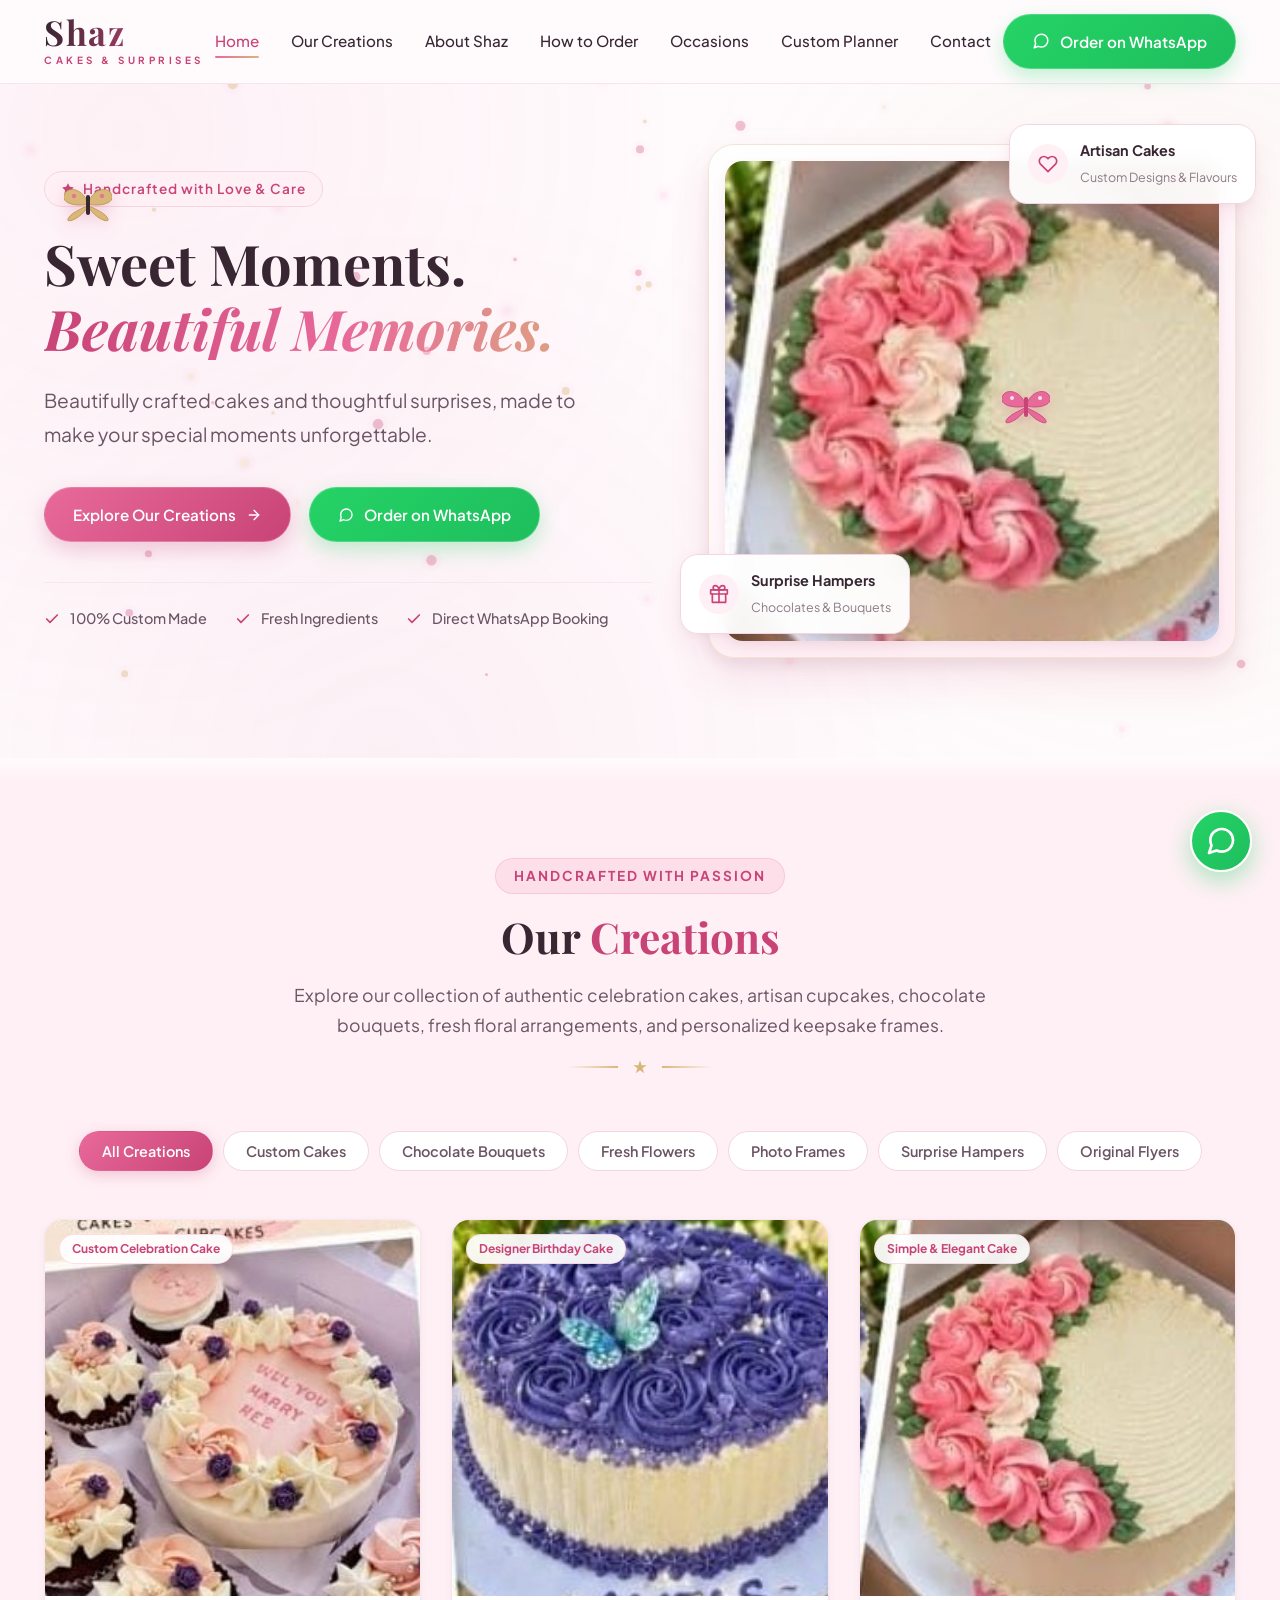
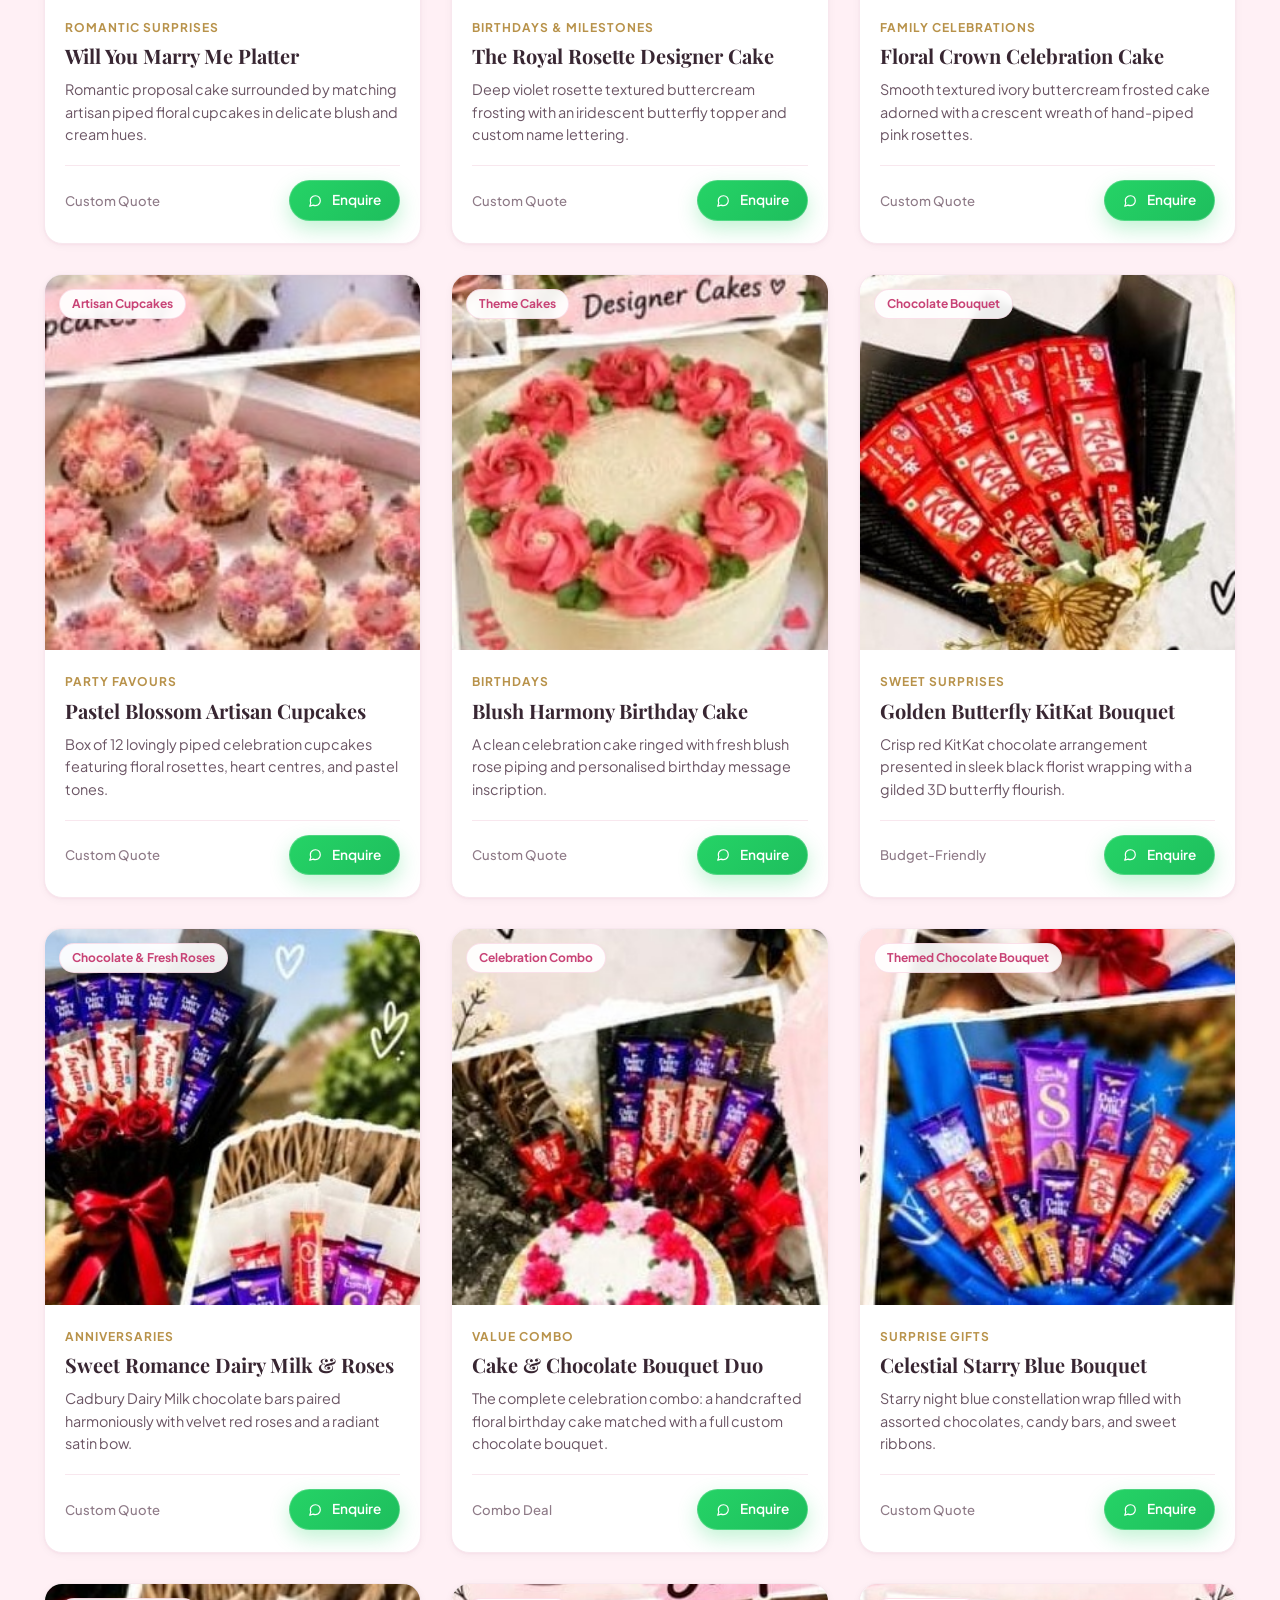
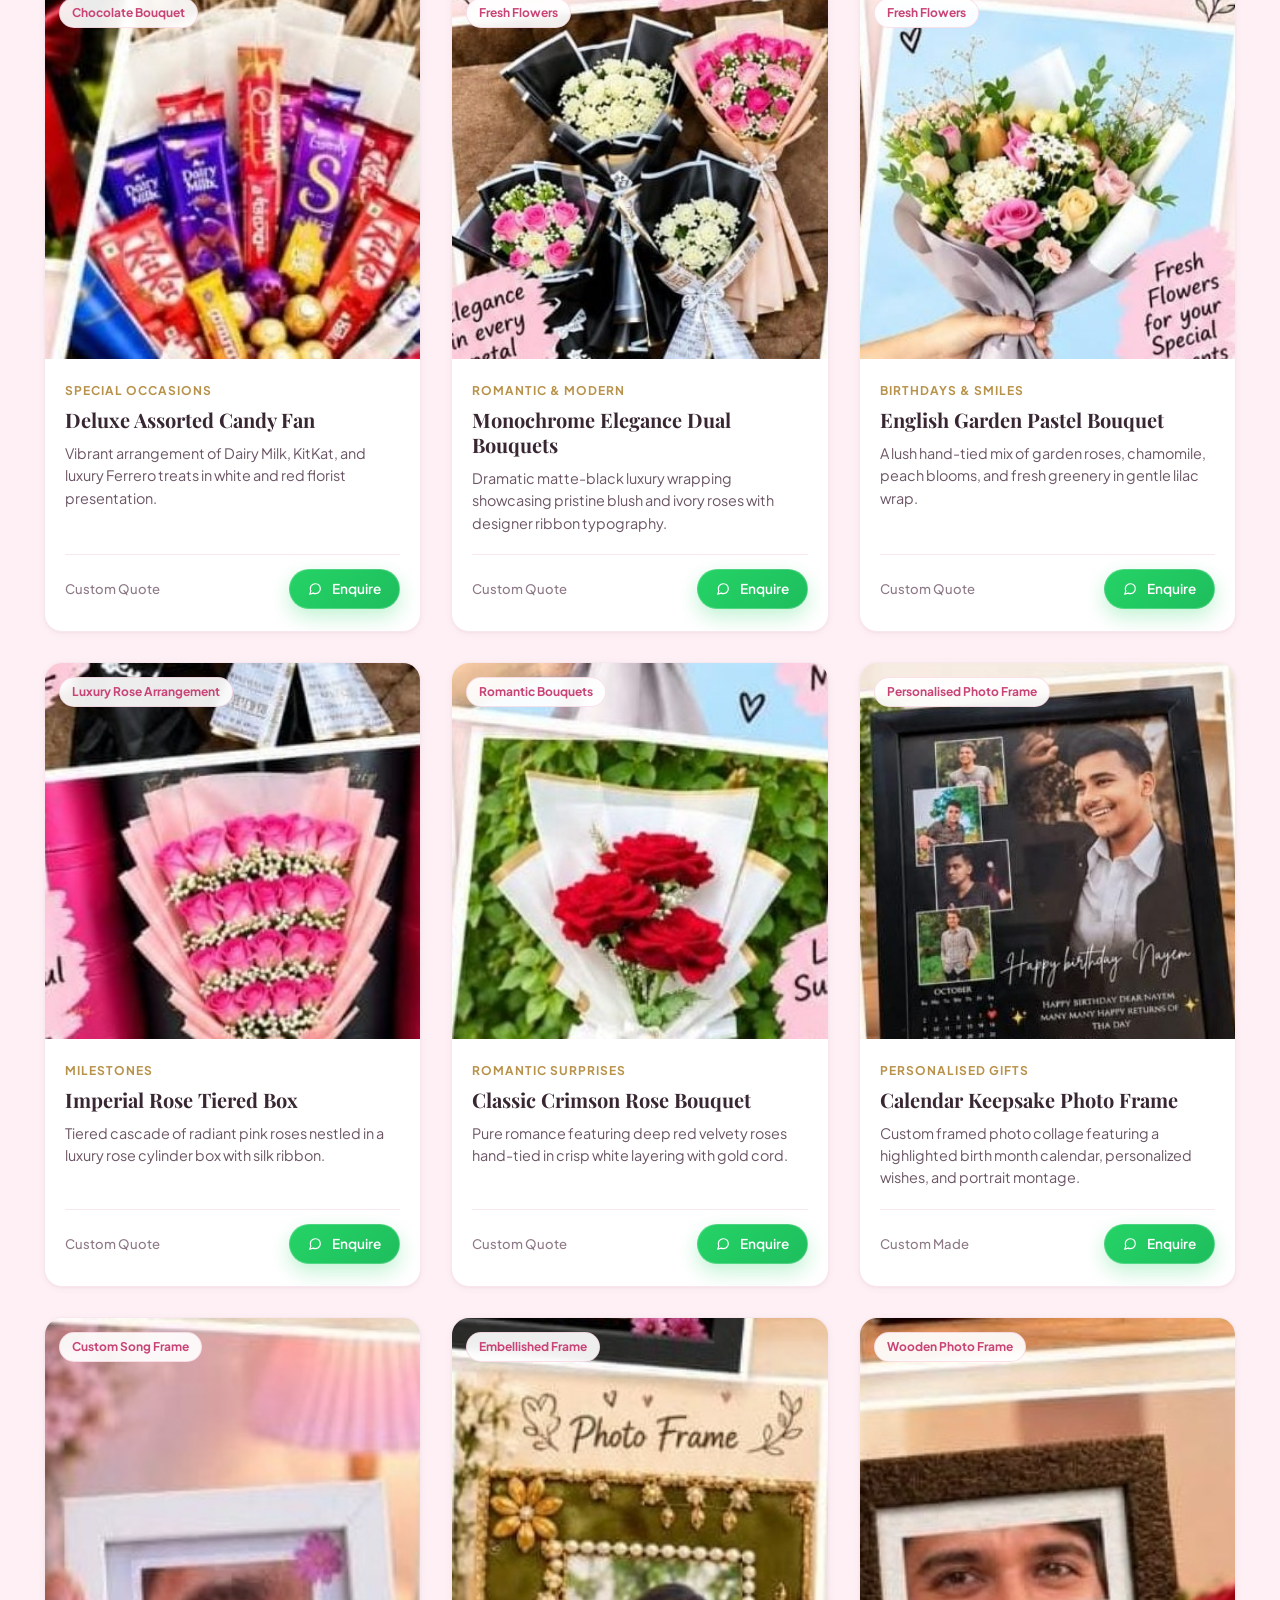
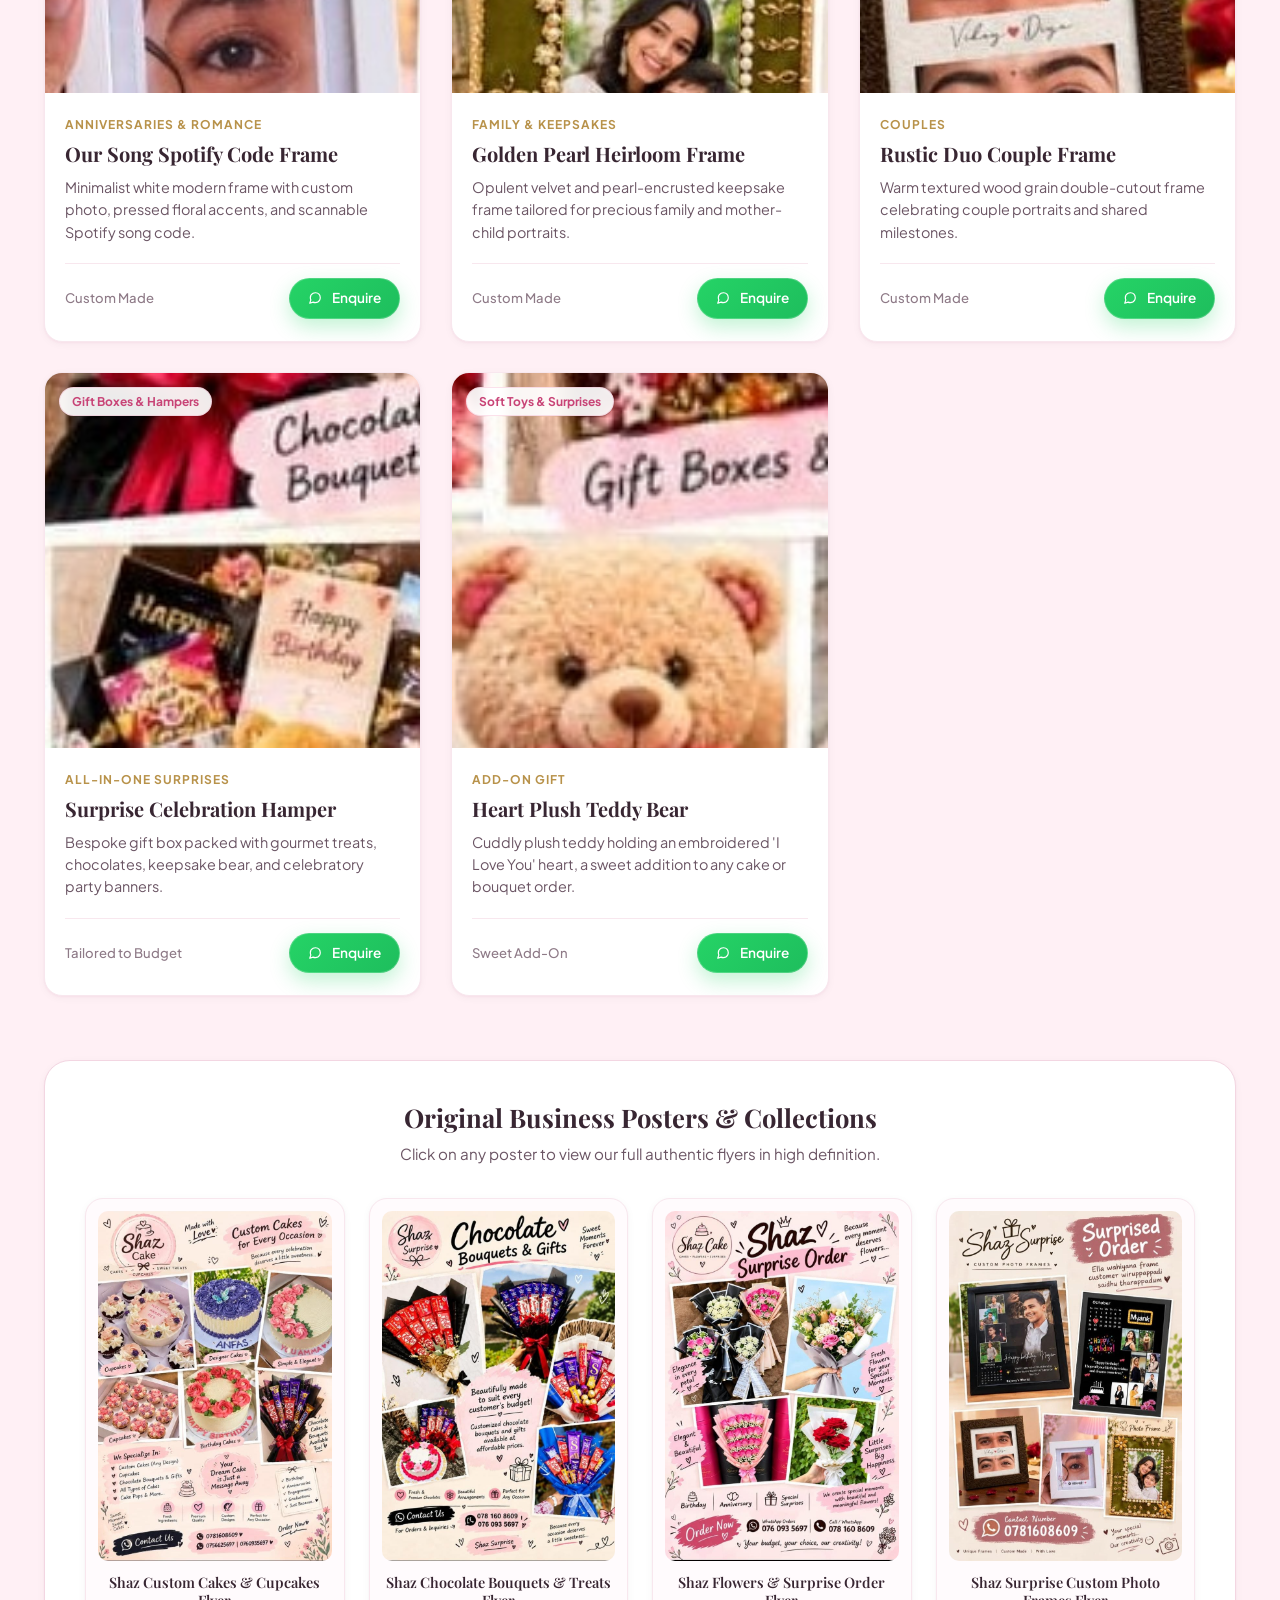
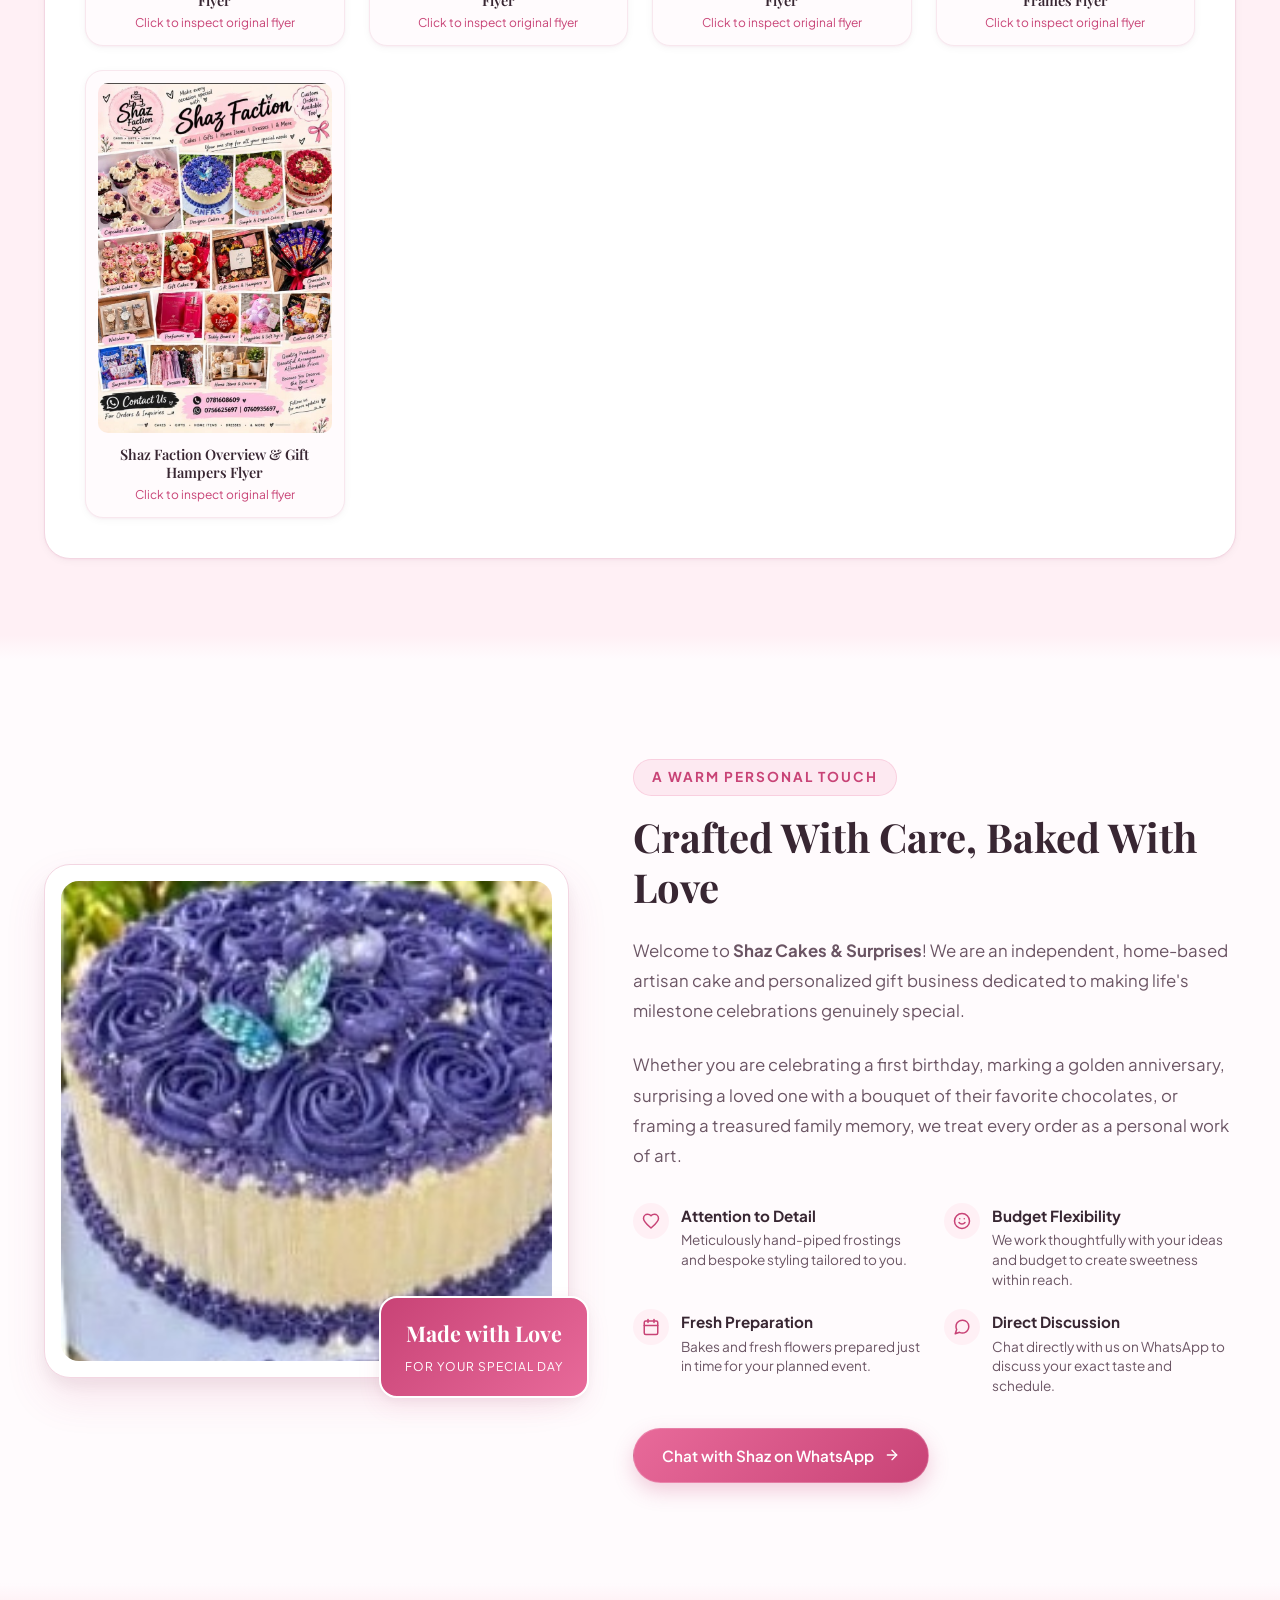
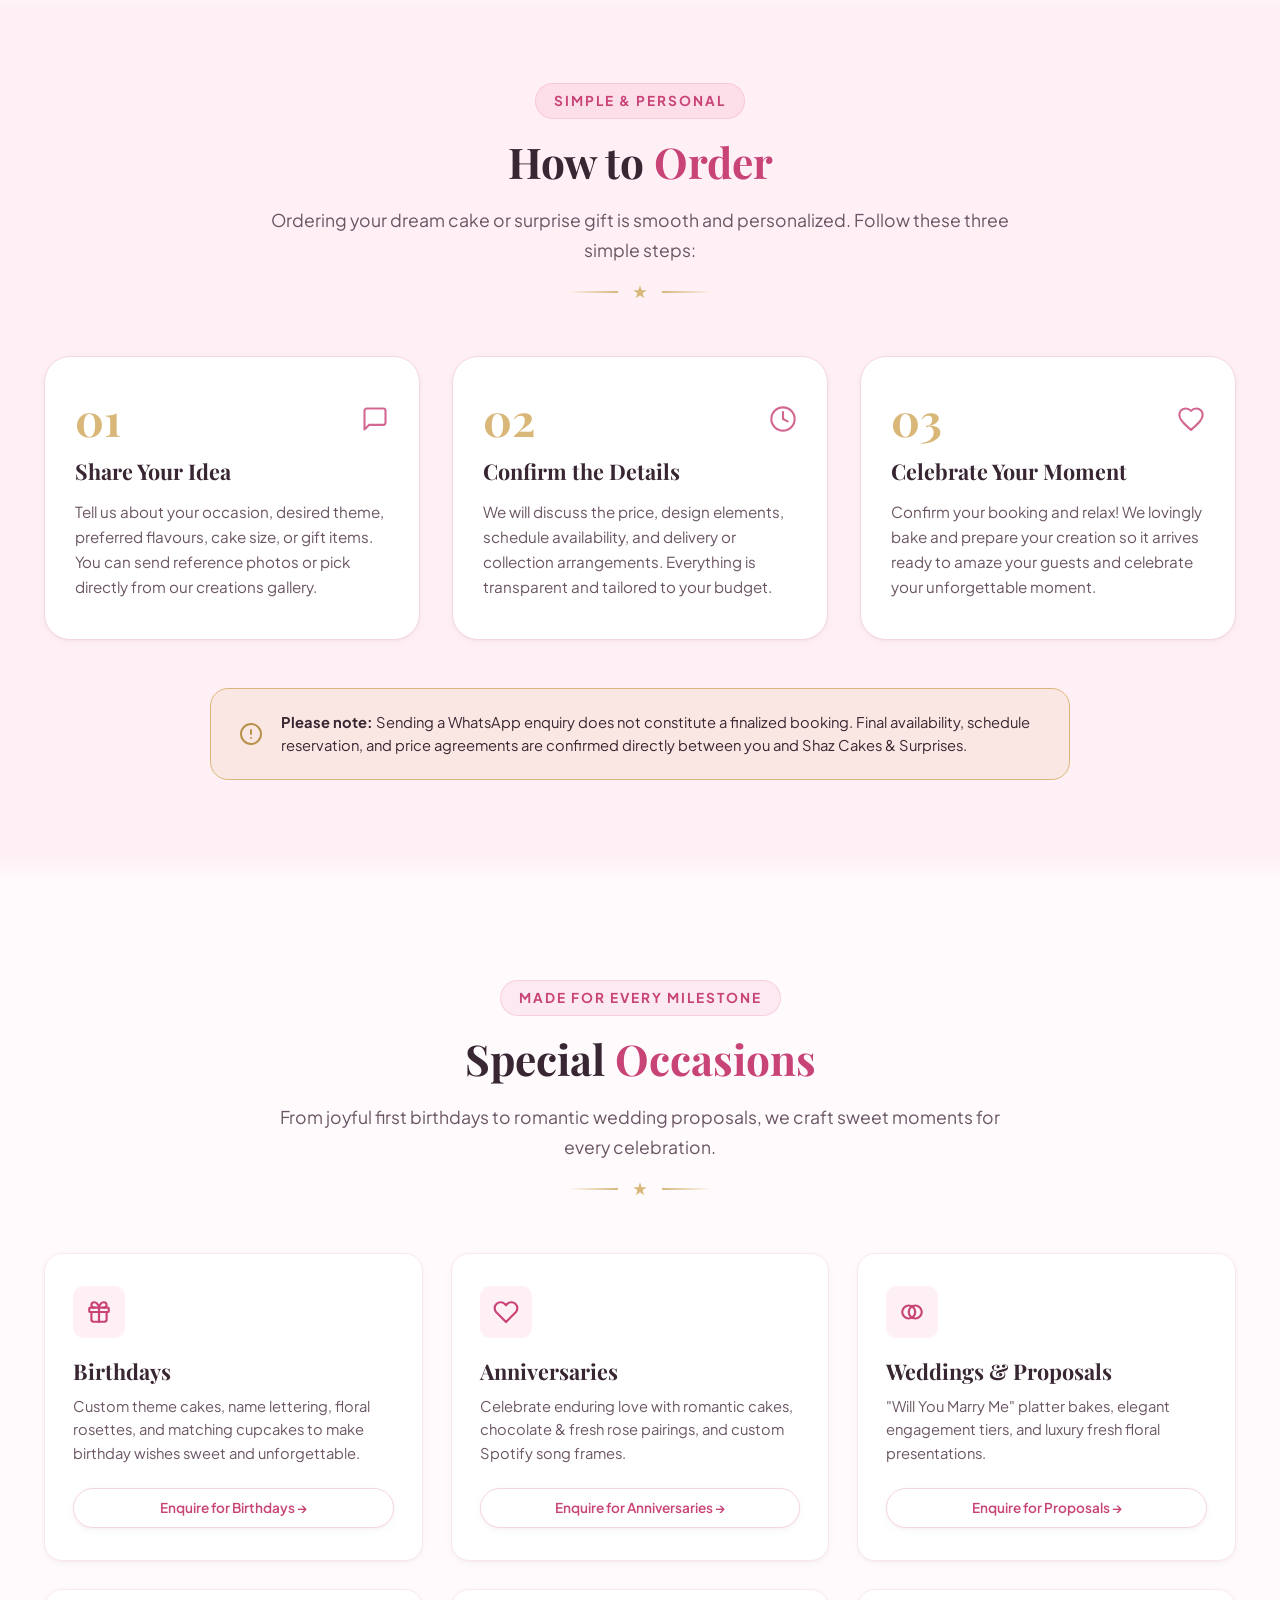
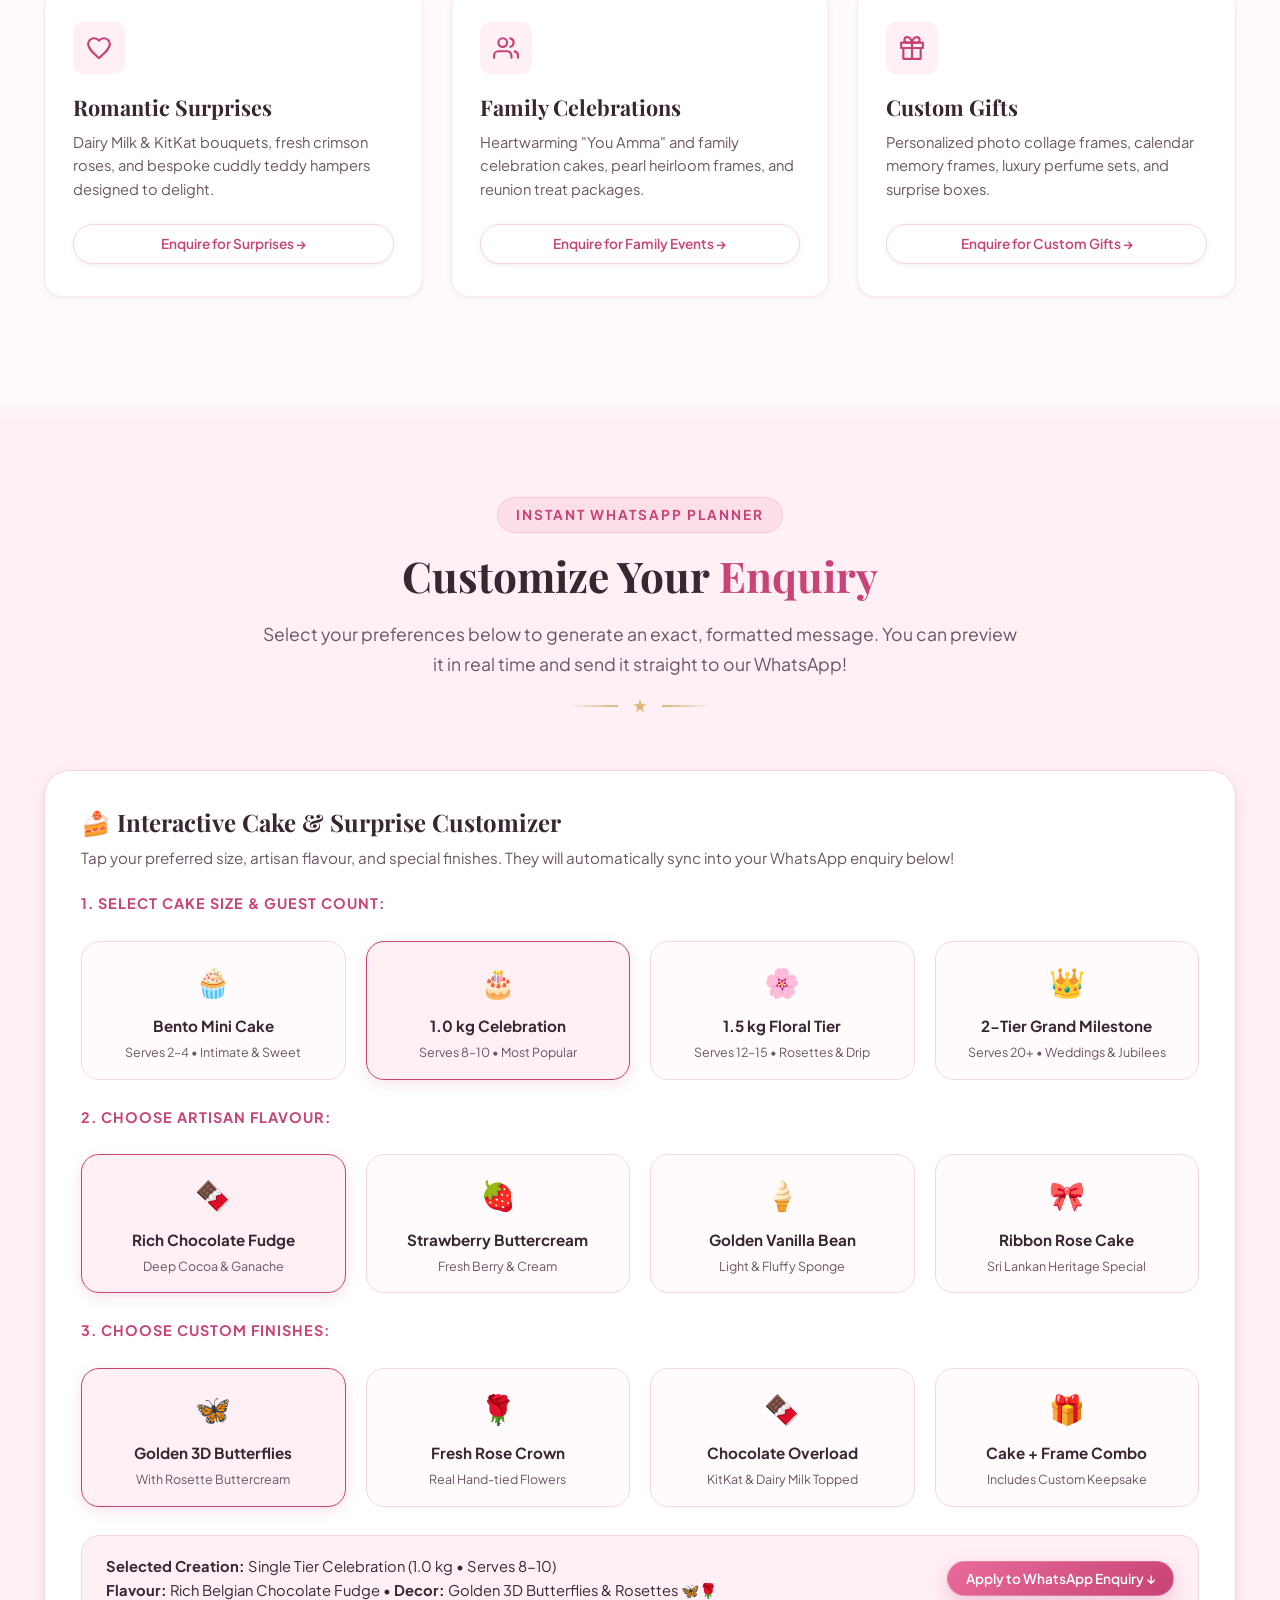
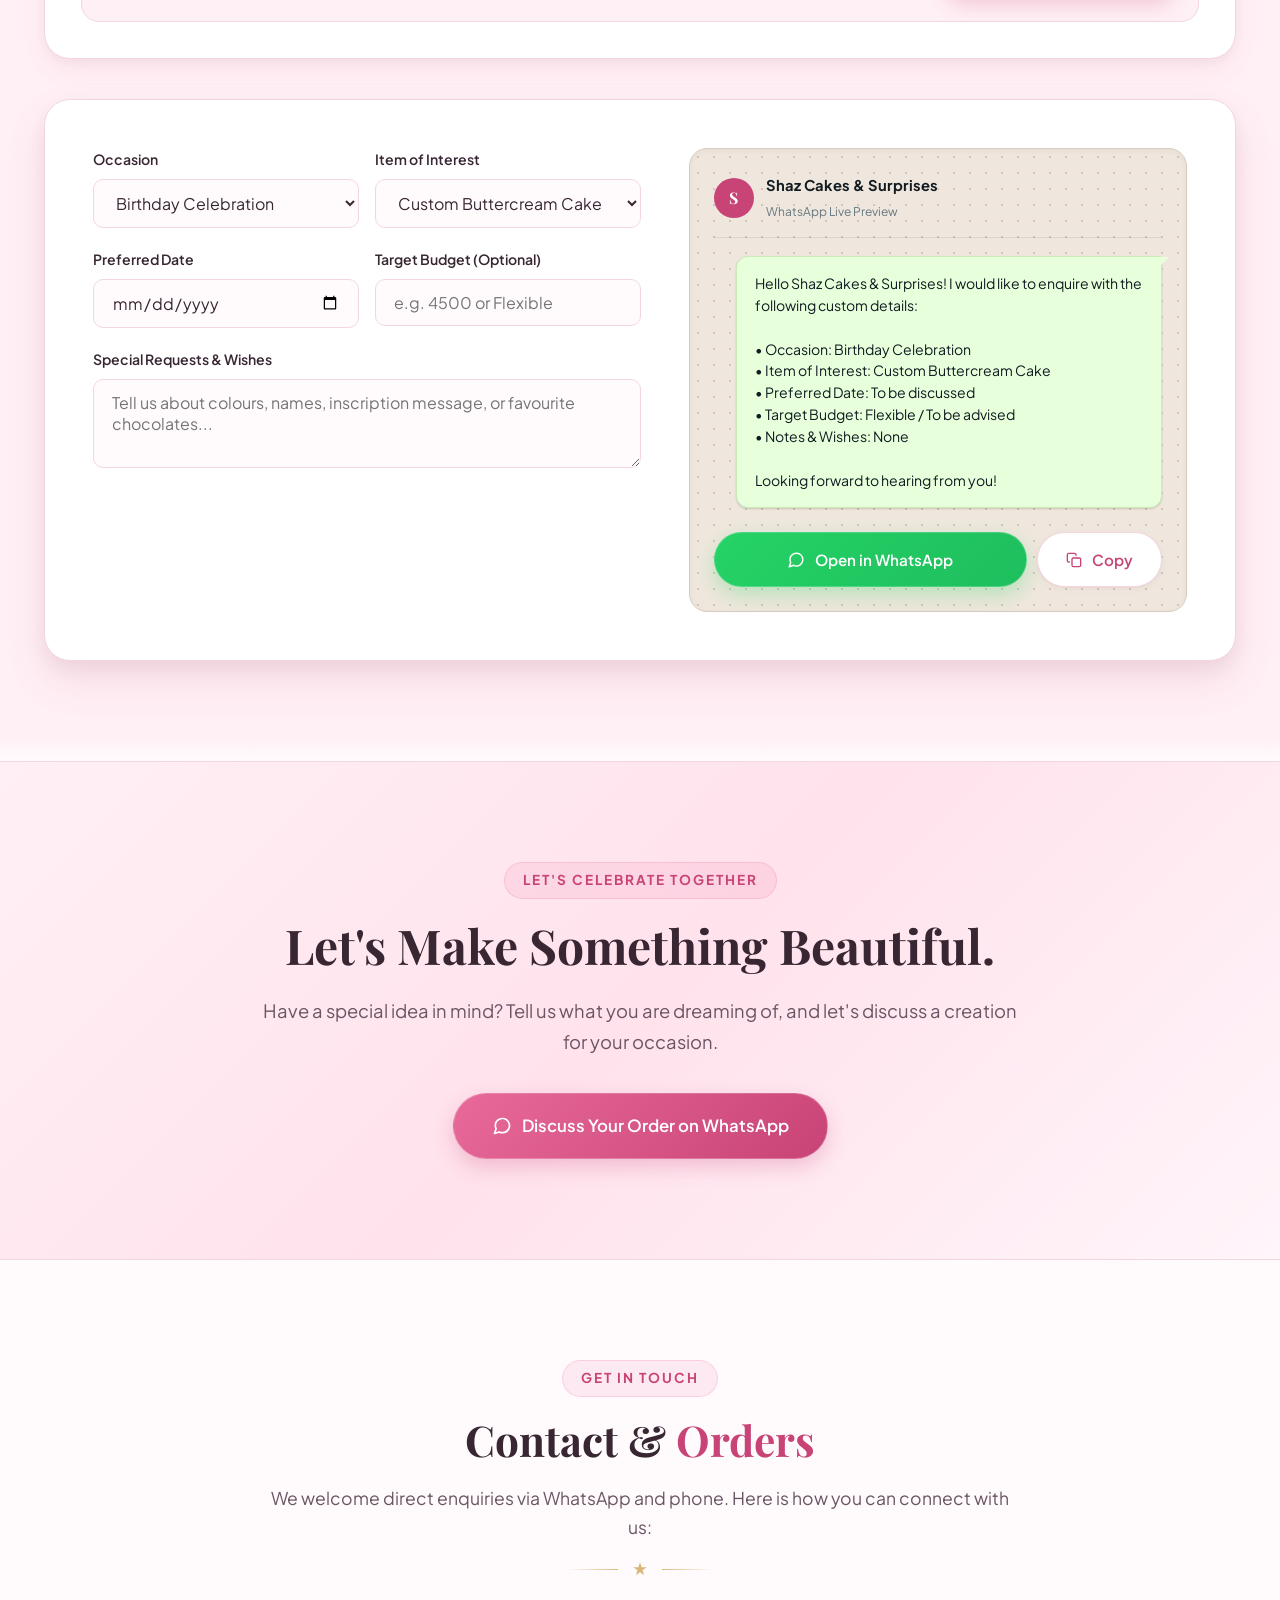
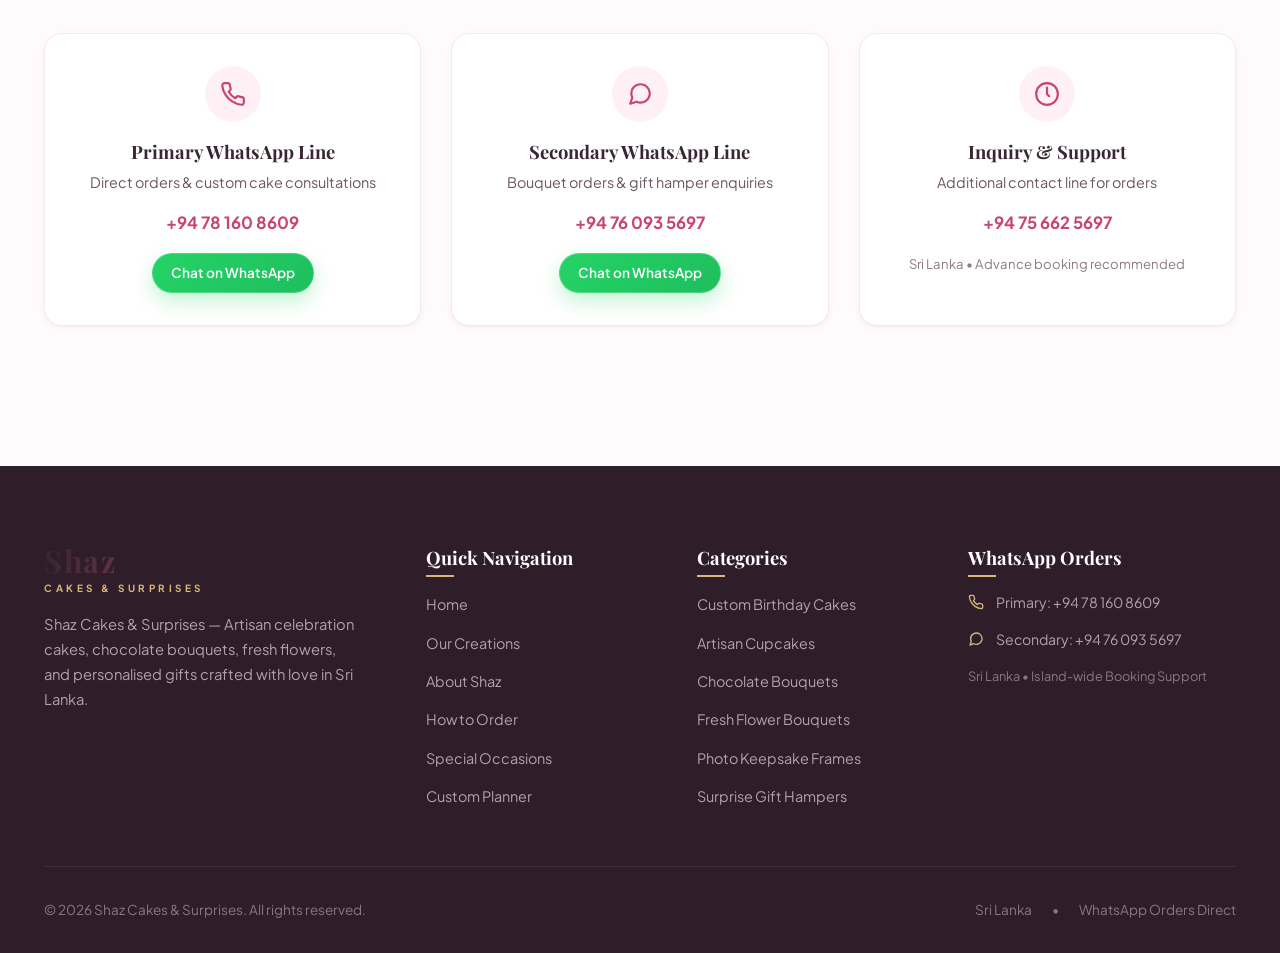
==== commit 83b11465: "Enhance banner with pink particles, fluttering 3D butterflies, running shimmer on Shaz, and hide edi" ====
--- a/index.html
+++ b/index.html
@@ -31,12 +31,15 @@
 <body id="home">
 
   <!-- ====================================================================
-       1. NAVIGATION HEADER
+       1. NAVIGATION HEADER (With Running Pink Shimmer on "Shaz")
        ==================================================================== -->
   <header class="header">
     <div class="container header-container">
       <a href="#home" class="brand-logo" aria-label="Shaz Cakes &amp; Surprises Home">
-        <img src="assets/images/icons/logo.svg" alt="Shaz Cakes &amp; Surprises Wordmark Logo" width="220" height="55">
+        <div class="brand-text-logo">
+          <span class="brand-shaz-animated">Shaz</span>
+          <span class="brand-sub-animated">CAKES &amp; SURPRISES</span>
+        </div>
       </a>
 
       <!-- Desktop Nav & Mobile Drawer -->
@@ -73,9 +76,42 @@
   </header>
 
   <!-- ====================================================================
-       2. HERO SECTION
+       2. HERO SECTION (With Floating Pink Particles & 3D Butterflies)
        ==================================================================== -->
   <section class="hero">
+    <!-- Glowing Pink & Champagne Particle Canvas -->
+    <canvas id="heroParticlesCanvas" class="hero-particles-canvas"></canvas>
+
+    <!-- Animated Flying Golden Butterfly 🦋 -->
+    <div class="butterfly-flight-wrap butterfly-gold-flight" title="Click to make me loop!">
+      <div class="butterfly">
+        <div class="butterfly-body"></div>
+        <svg class="butterfly-wing butterfly-wing-left" viewBox="0 0 24 38">
+          <path d="M24 19 C20 4, 4 0, 0 10 C-3 18, 12 22, 24 19 Z M24 20 C18 24, 6 28, 4 34 C2 38, 14 36, 24 22 Z" fill="#D9B779" stroke="#B8924A" stroke-width="0.8" />
+          <circle cx="10" cy="11" r="2.2" fill="#E86A9A" opacity="0.85"/>
+        </svg>
+        <svg class="butterfly-wing butterfly-wing-right" viewBox="0 0 24 38">
+          <path d="M0 19 C4 4, 20 0, 24 10 C27 18, 12 22, 0 19 Z M0 20 C6 24, 18 28, 20 34 C22 38, 10 36, 0 22 Z" fill="#D9B779" stroke="#B8924A" stroke-width="0.8" />
+          <circle cx="14" cy="11" r="2.2" fill="#E86A9A" opacity="0.85"/>
+        </svg>
+      </div>
+    </div>
+
+    <!-- Animated Flying Rose Pink Butterfly 🦋 -->
+    <div class="butterfly-flight-wrap butterfly-pink-flight" title="Click to make me loop!">
+      <div class="butterfly">
+        <div class="butterfly-body" style="background: #C84376;"></div>
+        <svg class="butterfly-wing butterfly-wing-left" viewBox="0 0 24 38">
+          <path d="M24 19 C20 4, 4 0, 0 10 C-3 18, 12 22, 24 19 Z M24 20 C18 24, 6 28, 4 34 C2 38, 14 36, 24 22 Z" fill="#E86A9A" stroke="#C84376" stroke-width="0.8" />
+          <circle cx="10" cy="11" r="2" fill="#FFF0F5" opacity="0.9"/>
+        </svg>
+        <svg class="butterfly-wing butterfly-wing-right" viewBox="0 0 24 38">
+          <path d="M0 19 C4 4, 20 0, 24 10 C27 18, 12 22, 0 19 Z M0 20 C6 24, 18 28, 20 34 C22 38, 10 36, 0 22 Z" fill="#E86A9A" stroke="#C84376" stroke-width="0.8" />
+          <circle cx="14" cy="11" r="2" fill="#FFF0F5" opacity="0.9"/>
+        </svg>
+      </div>
+    </div>
+
     <div class="container">
       <div class="hero-grid">
         <div class="hero-content">
@@ -430,7 +466,7 @@
   </section>
 
   <!-- ====================================================================
-       7. CUSTOM ENQUIRY MESSAGE BUILDER (INTERACTIVE)
+       7. CUSTOM ENQUIRY MESSAGE BUILDER & INTERACTIVE CALCULATOR
        ==================================================================== -->
   <section class="section section-pink" id="planner">
     <div class="container">
@@ -445,6 +481,115 @@
         </div>
       </div>
 
+      <!-- Interactive Sweet Creation Customizer & Calculator -->
+      <div class="sweet-calculator-box">
+        <h3 class="calculator-title">
+          <span>🍰 Interactive Cake &amp; Surprise Customizer</span>
+        </h3>
+        <p style="font-size: 0.95rem; color: var(--color-text-muted);">
+          Tap your preferred size, artisan flavour, and special finishes. They will automatically sync into your WhatsApp enquiry below!
+        </p>
+
+        <!-- Tier Selection -->
+        <div style="margin-top: 20px;">
+          <strong style="font-size: 0.9rem; text-transform: uppercase; letter-spacing: 1px; color: var(--color-deep-rose);">
+            1. Select Cake Size &amp; Guest Count:
+          </strong>
+          <div class="calculator-grid">
+            <div class="calc-option-card calc-tier-card" data-tier="Bento Mini Cake (Serves 2-4 • Cute Bento Box)">
+              <div class="calc-option-icon">🧁</div>
+              <div class="calc-option-name">Bento Mini Cake</div>
+              <div class="calc-option-sub">Serves 2–4 • Intimate &amp; Sweet</div>
+            </div>
+            <div class="calc-option-card calc-tier-card selected" data-tier="Single Tier Celebration (1.0 kg • Serves 8-10)">
+              <div class="calc-option-icon">🎂</div>
+              <div class="calc-option-name">1.0 kg Celebration</div>
+              <div class="calc-option-sub">Serves 8–10 • Most Popular</div>
+            </div>
+            <div class="calc-option-card calc-tier-card" data-tier="Luxury 1.5 kg Floral Tier (Serves 12-15)">
+              <div class="calc-option-icon">🌸</div>
+              <div class="calc-option-name">1.5 kg Floral Tier</div>
+              <div class="calc-option-sub">Serves 12–15 • Rosettes &amp; Drip</div>
+            </div>
+            <div class="calc-option-card calc-tier-card" data-tier="2-Tier Grand Celebration (2.0+ kg • Serves 20+)">
+              <div class="calc-option-icon">👑</div>
+              <div class="calc-option-name">2-Tier Grand Milestone</div>
+              <div class="calc-option-sub">Serves 20+ • Weddings &amp; Jubilees</div>
+            </div>
+          </div>
+        </div>
+
+        <!-- Flavour Selection -->
+        <div style="margin-top: 24px;">
+          <strong style="font-size: 0.9rem; text-transform: uppercase; letter-spacing: 1px; color: var(--color-deep-rose);">
+            2. Choose Artisan Flavour:
+          </strong>
+          <div class="calculator-grid">
+            <div class="calc-option-card calc-flavour-card selected" data-flavour="Rich Belgian Chocolate Fudge">
+              <div class="calc-option-icon">🍫</div>
+              <div class="calc-option-name">Rich Chocolate Fudge</div>
+              <div class="calc-option-sub">Deep Cocoa &amp; Ganache</div>
+            </div>
+            <div class="calc-option-card calc-flavour-card" data-flavour="Velvet Strawberry Buttercream">
+              <div class="calc-option-icon">🍓</div>
+              <div class="calc-option-name">Strawberry Buttercream</div>
+              <div class="calc-option-sub">Fresh Berry &amp; Cream</div>
+            </div>
+            <div class="calc-option-card calc-flavour-card" data-flavour="Classic Golden Vanilla Bean">
+              <div class="calc-option-icon">🍦</div>
+              <div class="calc-option-name">Golden Vanilla Bean</div>
+              <div class="calc-option-sub">Light &amp; Fluffy Sponge</div>
+            </div>
+            <div class="calc-option-card calc-flavour-card" data-flavour="Traditional Ribbon Rose Cake">
+              <div class="calc-option-icon">🎀</div>
+              <div class="calc-option-name">Ribbon Rose Cake</div>
+              <div class="calc-option-sub">Sri Lankan Heritage Special</div>
+            </div>
+          </div>
+        </div>
+
+        <!-- Toppers & Finish -->
+        <div style="margin-top: 24px;">
+          <strong style="font-size: 0.9rem; text-transform: uppercase; letter-spacing: 1px; color: var(--color-deep-rose);">
+            3. Choose Custom Finishes:
+          </strong>
+          <div class="calculator-grid">
+            <div class="calc-option-card calc-topper-card selected" data-topper="Golden 3D Butterflies &amp; Rosettes 🦋🌹">
+              <div class="calc-option-icon">🦋</div>
+              <div class="calc-option-name">Golden 3D Butterflies</div>
+              <div class="calc-option-sub">With Rosette Buttercream</div>
+            </div>
+            <div class="calc-option-card calc-topper-card" data-topper="Fresh Rose Floral Crown 💐">
+              <div class="calc-option-icon">🌹</div>
+              <div class="calc-option-name">Fresh Rose Crown</div>
+              <div class="calc-option-sub">Real Hand-tied Flowers</div>
+            </div>
+            <div class="calc-option-card calc-topper-card" data-topper="KitKat &amp; Ferrero Chocolate Overload 🍫">
+              <div class="calc-option-icon">🍫</div>
+              <div class="calc-option-name">Chocolate Overload</div>
+              <div class="calc-option-sub">KitKat &amp; Dairy Milk Topped</div>
+            </div>
+            <div class="calc-option-card calc-topper-card" data-topper="Personalised Birthday Calendar Frame Combo 🖼️">
+              <div class="calc-option-icon">🎁</div>
+              <div class="calc-option-name">Cake + Frame Combo</div>
+              <div class="calc-option-sub">Includes Custom Keepsake</div>
+            </div>
+          </div>
+        </div>
+
+        <!-- Dynamic Summary Bar -->
+        <div style="margin-top: 28px; padding: 18px 24px; background: var(--color-light-pink); border-radius: var(--radius-md); border: 1px solid var(--color-border); display: flex; align-items: center; justify-content: space-between; flex-wrap: wrap; gap: 16px;">
+          <div id="calcSummaryDetails" style="font-size: 0.92rem; color: var(--color-text-main);">
+            <strong>Selected Creation:</strong> Single Tier Celebration (1.0 kg • Serves 8-10)<br>
+            <strong>Flavour:</strong> Rich Belgian Chocolate Fudge • <strong>Decor:</strong> Golden 3D Butterflies &amp; Rosettes 🦋🌹
+          </div>
+          <button id="applyCalculatorToFormBtn" class="btn btn-sm btn-primary">
+            Apply to WhatsApp Enquiry ↓
+          </button>
+        </div>
+      </div>
+
+      <!-- Main Form & Real-time Bubble -->
       <div class="builder-card">
         <!-- Form Controls -->
         <div class="builder-form">
@@ -612,13 +757,16 @@
   </section>
 
   <!-- ====================================================================
-       10. FOOTER
+       10. FOOTER (Clean customer-facing layout, Editor hidden)
        ==================================================================== -->
   <footer class="footer">
     <div class="container">
       <div class="footer-grid">
         <div class="footer-brand">
-          <img src="assets/images/icons/logo.svg" alt="Shaz Cakes &amp; Surprises" width="200" height="50" style="filter: brightness(0) invert(1);">
+          <div class="brand-text-logo" style="margin-bottom: 12px;">
+            <span class="brand-shaz-animated" style="font-size: 1.9rem;">Shaz</span>
+            <span class="brand-sub-animated" style="color: var(--color-champagne);">CAKES &amp; SURPRISES</span>
+          </div>
           <p>
             Shaz Cakes &amp; Surprises — Artisan celebration cakes, chocolate bouquets, fresh flowers, and personalised gifts crafted with love in Sri Lanka.
           </p>
@@ -658,10 +806,8 @@
             <svg xmlns="http://www.w3.org/2000/svg" width="16" height="16" viewBox="0 0 24 24" fill="none" stroke="currentColor" stroke-width="2" stroke-linecap="round" stroke-linejoin="round"><path d="M21 11.5a8.38 8.38 0 0 1-.9 3.8 8.5 8.5 0 0 1-7.6 4.7 8.38 8.38 0 0 1-3.8-.9L3 21l1.9-5.7a8.38 8.38 0 0 1-.9-3.8 8.5 8.5 0 0 1 4.7-7.6 8.38 8.38 0 0 1 3.8-.9h.5a8.48 8.48 0 0 1 8 8v.5z"></path></svg>
             <span>Secondary: <span class="display-phone-secondary">+94 76 093 5697</span></span>
           </div>
-          <div style="margin-top: 16px;">
-            <a href="editor.html" class="btn btn-sm btn-secondary" style="font-size: 0.78rem; padding: 6px 14px; opacity: 0.85;">
-              🛠️ Local Browser Editor
-            </a>
+          <div style="margin-top: 14px; font-size: 0.8rem; color: #8C7584;">
+            Sri Lanka • Island-wide Booking Support
           </div>
         </div>
       </div>
@@ -680,12 +826,42 @@
   </footer>
 
   <!-- ====================================================================
-       11. FLOATING WHATSAPP & BACK TO TOP BUTTONS
+       11. FLOATING WHATSAPP SPEED DIAL & BACK TO TOP
        ==================================================================== -->
   <div class="floating-whatsapp-wrap">
-    <a href="https://wa.me/94781608609" target="_blank" rel="noopener noreferrer" class="floating-whatsapp-btn dynamic-wa-primary" data-template="general" aria-label="Chat directly on WhatsApp">
+    <!-- Interactive Speed Dial Drawer -->
+    <div class="whatsapp-speed-dial" id="whatsappSpeedDial">
+      <div class="speed-dial-header">
+        <span>Connect with Shaz</span>
+        <span style="display:inline-block; width: 8px; height: 8px; border-radius: 50%; background: #25D366;" title="Online"></span>
+      </div>
+      <a href="https://wa.me/94781608609?text=Hello%20Shaz!%20I%20would%20like%20to%20place%20an%20order." target="_blank" rel="noopener noreferrer" class="speed-dial-link">
+        <span style="font-size: 1.15rem;">🍰</span>
+        <div>
+          <div>Primary WhatsApp</div>
+          <small style="color: #666; font-size: 0.75rem;">+94 78 160 8609 (Orders)</small>
+        </div>
+      </a>
+      <a href="https://wa.me/94760935697?text=Hello%20Shaz!%20I%20would%20like%20to%20enquire%20about%20bouquets%20and%20gifts." target="_blank" rel="noopener noreferrer" class="speed-dial-link">
+        <span style="font-size: 1.15rem;">💐</span>
+        <div>
+          <div>Secondary WhatsApp</div>
+          <small style="color: #666; font-size: 0.75rem;">+94 76 093 5697 (Bouquets)</small>
+        </div>
+      </a>
+      <a href="#planner" class="speed-dial-link" style="background: #FFF0F5; color: var(--color-deep-rose);">
+        <span style="font-size: 1.15rem;">✨</span>
+        <div>
+          <div>Custom Cake Planner</div>
+          <small style="font-size: 0.75rem;">Interactive Message Builder</small>
+        </div>
+      </a>
+    </div>
+
+    <!-- Main Trigger Button -->
+    <button class="floating-whatsapp-btn" id="floatingWhatsAppBtn" aria-label="Open WhatsApp options">
       <svg xmlns="http://www.w3.org/2000/svg" width="32" height="32" viewBox="0 0 24 24" fill="none" stroke="currentColor" stroke-width="2" stroke-linecap="round" stroke-linejoin="round"><path d="M21 11.5a8.38 8.38 0 0 1-.9 3.8 8.5 8.5 0 0 1-7.6 4.7 8.38 8.38 0 0 1-3.8-.9L3 21l1.9-5.7a8.38 8.38 0 0 1-.9-3.8 8.5 8.5 0 0 1 4.7-7.6 8.38 8.38 0 0 1 3.8-.9h.5a8.48 8.48 0 0 1 8 8v.5z"></path></svg>
-    </a>
+    </button>
   </div>
 
   <button class="back-to-top" id="backToTop" aria-label="Back to top of page">
--- a/assets/css/style.css
+++ b/assets/css/style.css
@@ -1,5 +1,5 @@
 /* ====================================================================
-   SHAZ CAKES & SURPRISES — PREMIUM STYLESHEET
+   SHAZ CAKES & SURPRISES — PREMIUM ENHANCED STYLESHEET
    Brand Colors:
    - Primary Pink: #E86A9A
    - Deep Rose:    #C84376
@@ -81,7 +81,7 @@
   position: relative;
 }
 
-/* Background delicate ambient glow */
+/* Ambient glow */
 body::before {
   content: "";
   position: fixed;
@@ -91,9 +91,9 @@
   width: 100vw;
   height: 100vh;
   background: 
-    radial-gradient(circle at 10% 15%, rgba(232, 106, 154, 0.06) 0%, transparent 45%),
+    radial-gradient(circle at 10% 15%, rgba(232, 106, 154, 0.07) 0%, transparent 45%),
     radial-gradient(circle at 90% 40%, rgba(217, 183, 121, 0.08) 0%, transparent 40%),
-    radial-gradient(circle at 30% 85%, rgba(200, 67, 118, 0.05) 0%, transparent 50%);
+    radial-gradient(circle at 30% 85%, rgba(200, 67, 118, 0.06) 0%, transparent 50%);
   pointer-events: none;
   z-index: -1;
 }
@@ -301,15 +301,8 @@
   font-size: 0.85rem;
 }
 
-.btn-icon {
-  width: 44px;
-  height: 44px;
-  padding: 0;
-  border-radius: 50%;
-}
-
 /* --------------------------------------------------------------------
-   Navigation Bar
+   Navigation Bar & Animated "Shaz" Pink Color Run Header
    -------------------------------------------------------------------- */
 .header {
   position: sticky;
@@ -318,7 +311,7 @@
   right: 0;
   z-index: 1000;
   height: var(--nav-height);
-  background-color: rgba(255, 251, 253, 0.92);
+  background-color: rgba(255, 251, 253, 0.94);
   backdrop-filter: blur(12px);
   -webkit-backdrop-filter: blur(12px);
   border-bottom: 1px solid rgba(243, 214, 226, 0.6);
@@ -338,7 +331,7 @@
   height: 100%;
 }
 
-/* Brand Logo */
+/* Animated Brand Logo in Header */
 .brand-logo {
   display: flex;
   align-items: center;
@@ -346,14 +339,77 @@
   text-decoration: none;
 }
 
-.brand-logo img {
-  height: 54px;
-  width: auto;
-  transition: transform var(--transition-fast);
-}
-
-.brand-logo:hover img {
-  transform: scale(1.02);
+.brand-text-logo {
+  display: flex;
+  flex-direction: column;
+  position: relative;
+}
+
+/* "Shaz" Running Pink Color Animation */
+.brand-shaz-animated {
+  font-family: var(--font-heading);
+  font-size: 2.15rem;
+  font-weight: 700;
+  line-height: 1;
+  letter-spacing: 1.5px;
+  display: inline-block;
+  background: linear-gradient(
+    90deg, 
+    #382632 0%, 
+    #C84376 25%, 
+    #E86A9A 45%, 
+    #D9B779 65%, 
+    #E86A9A 85%, 
+    #382632 100%
+  );
+  background-size: 300% 100%;
+  -webkit-background-clip: text;
+  background-clip: text;
+  -webkit-text-fill-color: transparent;
+  animation: pinkColorRun 4s ease-in-out infinite;
+  position: relative;
+}
+
+.brand-shaz-animated::after {
+  content: "✨";
+  position: absolute;
+  top: -8px;
+  right: -16px;
+  font-size: 0.85rem;
+  animation: sparkleTwinkle 2s ease-in-out infinite;
+}
+
+.brand-sub-animated {
+  font-size: 0.62rem;
+  font-weight: 700;
+  letter-spacing: 3.5px;
+  color: var(--color-deep-rose);
+  text-transform: uppercase;
+  margin-top: 3px;
+  display: block;
+}
+
+@keyframes pinkColorRun {
+  0% {
+    background-position: 0% 50%;
+  }
+  50% {
+    background-position: 100% 50%;
+  }
+  100% {
+    background-position: 0% 50%;
+  }
+}
+
+@keyframes sparkleTwinkle {
+  0%, 100% {
+    opacity: 0.3;
+    transform: scale(0.8) rotate(0deg);
+  }
+  50% {
+    opacity: 1;
+    transform: scale(1.2) rotate(15deg);
+  }
 }
 
 /* Navigation Menu */
@@ -401,7 +457,7 @@
   gap: 16px;
 }
 
-/* Mobile Hamburger Toggle */
+/* Mobile Hamburger */
 .mobile-toggle {
   display: none;
   width: 44px;
@@ -416,13 +472,8 @@
   transition: all var(--transition-fast);
 }
 
-.mobile-toggle:hover {
-  background-color: var(--color-light-pink-alt);
-  color: var(--color-dark-rose);
-}
-
 /* --------------------------------------------------------------------
-   Hero Section
+   Hero Section with Particle Canvas & Animated Butterflies
    -------------------------------------------------------------------- */
 .hero {
   padding: 60px 0 100px 0;
@@ -430,11 +481,25 @@
   overflow: hidden;
 }
 
+/* Floating Pink Particle Canvas */
+.hero-particles-canvas {
+  position: absolute;
+  top: 0;
+  left: 0;
+  width: 100%;
+  height: 100%;
+  pointer-events: none;
+  z-index: 0;
+  opacity: 0.85;
+}
+
 .hero-grid {
   display: grid;
   grid-template-columns: 1.15fr 1fr;
   align-items: center;
   gap: 56px;
+  position: relative;
+  z-index: 2;
 }
 
 .hero-badge {
@@ -452,10 +517,6 @@
   margin-bottom: 24px;
 }
 
-.hero-badge svg {
-  color: var(--color-champagne);
-}
-
 .hero-title {
   font-size: 3.5rem;
   font-weight: 700;
@@ -468,6 +529,11 @@
   color: var(--color-deep-rose);
   font-style: italic;
   display: block;
+  background: linear-gradient(90deg, #C84376 0%, #E86A9A 50%, #D9B779 100%);
+  -webkit-background-clip: text;
+  background-clip: text;
+  -webkit-text-fill-color: transparent;
+  animation: pinkColorRun 6s ease-in-out infinite;
 }
 
 .hero-subtitle {
@@ -508,6 +574,147 @@
   flex-shrink: 0;
 }
 
+/* --------------------------------------------------------------------
+   3D Fluttering Butterflies & Sparkle Trails
+   -------------------------------------------------------------------- */
+.butterfly-flight-wrap {
+  position: absolute;
+  pointer-events: auto;
+  z-index: 10;
+  cursor: pointer;
+}
+
+/* Flight Trajectory 1: Golden Butterfly */
+.butterfly-gold-flight {
+  top: 15%;
+  left: 5%;
+  animation: flyPatternGold 22s ease-in-out infinite;
+}
+
+@keyframes flyPatternGold {
+  0% {
+    transform: translate(0px, 0px) rotate(15deg) scale(0.9);
+  }
+  20% {
+    transform: translate(220px, -60px) rotate(-10deg) scale(1.05);
+  }
+  45% {
+    transform: translate(450px, 60px) rotate(20deg) scale(0.95);
+  }
+  65% {
+    transform: translate(300px, 200px) rotate(-15deg) scale(1);
+  }
+  85% {
+    transform: translate(120px, 120px) rotate(10deg) scale(0.9);
+  }
+  100% {
+    transform: translate(0px, 0px) rotate(15deg) scale(0.9);
+  }
+}
+
+/* Flight Trajectory 2: Rose Pink Butterfly hovering near the cake */
+.butterfly-pink-flight {
+  top: 45%;
+  right: 18%;
+  animation: flyPatternPink 16s ease-in-out infinite;
+}
+
+@keyframes flyPatternPink {
+  0% {
+    transform: translate(0px, 0px) rotate(-12deg) scale(0.85);
+  }
+  30% {
+    transform: translate(-140px, -110px) rotate(15deg) scale(1);
+  }
+  60% {
+    transform: translate(80px, -80px) rotate(-18deg) scale(0.95);
+  }
+  80% {
+    transform: translate(-60px, 60px) rotate(10deg) scale(0.9);
+  }
+  100% {
+    transform: translate(0px, 0px) rotate(-12deg) scale(0.85);
+  }
+}
+
+/* Butterfly 3D Wings Structure */
+.butterfly {
+  position: relative;
+  width: 48px;
+  height: 40px;
+  perspective: 600px;
+  transform-style: preserve-3d;
+  filter: drop-shadow(0 4px 8px rgba(200, 67, 118, 0.25));
+  transition: transform 0.4s ease;
+}
+
+.butterfly:hover {
+  transform: scale(1.3) rotate(15deg);
+}
+
+.butterfly-body {
+  position: absolute;
+  top: 10px;
+  left: 22px;
+  width: 4px;
+  height: 20px;
+  background: #382632;
+  border-radius: 4px;
+  z-index: 5;
+}
+
+.butterfly-wing {
+  position: absolute;
+  top: 0;
+  width: 24px;
+  height: 38px;
+}
+
+.butterfly-wing-left {
+  left: 0;
+  transform-origin: right center;
+  animation: flapLeftWing 0.26s ease-in-out infinite alternate;
+}
+
+.butterfly-wing-right {
+  right: 0;
+  transform-origin: left center;
+  animation: flapRightWing 0.26s ease-in-out infinite alternate;
+}
+
+@keyframes flapLeftWing {
+  0% { transform: rotateY(0deg); }
+  100% { transform: rotateY(65deg); }
+}
+
+@keyframes flapRightWing {
+  0% { transform: rotateY(0deg); }
+  100% { transform: rotateY(-65deg); }
+}
+
+/* Butterfly Sparkle Trail ("dot dot") */
+.butterfly-sparkle-dot {
+  position: absolute;
+  width: 6px;
+  height: 6px;
+  border-radius: 50%;
+  background: radial-gradient(circle, #FFF0F5 0%, #E86A9A 70%, transparent 100%);
+  box-shadow: 0 0 8px #E86A9A;
+  pointer-events: none;
+  animation: sparkleDrop 1.8s ease-out forwards;
+}
+
+@keyframes sparkleDrop {
+  0% {
+    opacity: 1;
+    transform: scale(1) translateY(0);
+  }
+  100% {
+    opacity: 0;
+    transform: scale(0.2) translateY(30px);
+  }
+}
+
 /* Hero Visual Composition */
 .hero-visual {
   position: relative;
@@ -521,6 +728,12 @@
   background: linear-gradient(145deg, #FFFFFF, var(--color-light-pink));
   box-shadow: var(--shadow-lg);
   border: 1px solid rgba(217, 183, 121, 0.3);
+  transition: transform 0.4s ease, box-shadow 0.4s ease;
+}
+
+.hero-image-wrapper:hover {
+  transform: translateY(-4px);
+  box-shadow: var(--shadow-hover);
 }
 
 .hero-main-img {
@@ -1085,6 +1298,73 @@
 }
 
 /* --------------------------------------------------------------------
+   Advanced Cake & Surprise Customizer / Price Estimator Widget
+   -------------------------------------------------------------------- */
+.sweet-calculator-box {
+  background: var(--color-pure-white);
+  border-radius: var(--radius-lg);
+  padding: 36px;
+  box-shadow: var(--shadow-md);
+  border: 1px solid var(--color-border);
+  margin-bottom: 40px;
+}
+
+.calculator-title {
+  font-size: 1.5rem;
+  color: var(--color-text-main);
+  margin-bottom: 8px;
+  display: flex;
+  align-items: center;
+  gap: 10px;
+}
+
+.calculator-grid {
+  display: grid;
+  grid-template-columns: repeat(auto-fit, minmax(220px, 1fr));
+  gap: 20px;
+  margin-top: 24px;
+}
+
+.calc-option-card {
+  border: 1.5px solid var(--color-border);
+  border-radius: var(--radius-md);
+  padding: 16px;
+  cursor: pointer;
+  background: var(--color-soft-white);
+  transition: all var(--transition-fast);
+  text-align: center;
+}
+
+.calc-option-card:hover {
+  border-color: var(--color-primary);
+  background: var(--color-light-pink);
+  transform: translateY(-2px);
+}
+
+.calc-option-card.selected {
+  border-color: var(--color-deep-rose);
+  background: #FFF0F5;
+  box-shadow: 0 4px 14px rgba(200, 67, 118, 0.15);
+}
+
+.calc-option-icon {
+  font-size: 1.8rem;
+  margin-bottom: 8px;
+}
+
+.calc-option-name {
+  font-weight: 700;
+  font-size: 0.95rem;
+  color: var(--color-text-main);
+  margin-bottom: 4px;
+}
+
+.calc-option-sub {
+  font-size: 0.78rem;
+  color: var(--color-text-muted);
+}
+
+/* --------------------------------------------------------------------
    Interactive WhatsApp Custom Enquiry Message Builder
    -------------------------------------------------------------------- */
 .builder-card {
@@ -1404,7 +1684,7 @@
 }
 
 /* --------------------------------------------------------------------
-   Floating WhatsApp Button & Speed Dial
+   Floating WhatsApp Button & Interactive Speed Dial
    -------------------------------------------------------------------- */
 .floating-whatsapp-wrap {
   position: fixed;
@@ -1426,6 +1706,7 @@
   cursor: pointer;
   transition: transform var(--transition-fast), box-shadow var(--transition-fast);
   border: 2px solid white;
+  position: relative;
 }
 
 .floating-whatsapp-btn:hover {
@@ -1433,7 +1714,6 @@
   box-shadow: 0 12px 30px rgba(37, 211, 102, 0.55);
 }
 
-/* Pulse effect */
 .floating-whatsapp-btn::before {
   content: "";
   position: absolute;
@@ -1449,18 +1729,65 @@
 }
 
 @keyframes waPulse {
-  0% {
-    transform: scale(1);
-    opacity: 0.7;
-  }
-  70% {
-    transform: scale(1.4);
-    opacity: 0;
-  }
-  100% {
-    transform: scale(1.4);
-    opacity: 0;
-  }
+  0% { transform: scale(1); opacity: 0.7; }
+  70% { transform: scale(1.4); opacity: 0; }
+  100% { transform: scale(1.4); opacity: 0; }
+}
+
+/* Floating Speed Dial Menu */
+.whatsapp-speed-dial {
+  position: absolute;
+  bottom: 74px;
+  right: 0;
+  width: 270px;
+  background: var(--color-pure-white);
+  border-radius: var(--radius-md);
+  box-shadow: var(--shadow-lg);
+  border: 1.5px solid var(--color-border);
+  padding: 16px;
+  display: none;
+  flex-direction: column;
+  gap: 12px;
+  transform: translateY(10px);
+  opacity: 0;
+  transition: all var(--transition-normal);
+}
+
+.whatsapp-speed-dial.active {
+  display: flex;
+  transform: translateY(0);
+  opacity: 1;
+}
+
+.speed-dial-header {
+  font-size: 0.85rem;
+  font-weight: 700;
+  color: var(--color-deep-rose);
+  border-bottom: 1px solid var(--color-border-subtle);
+  padding-bottom: 8px;
+  display: flex;
+  align-items: center;
+  justify-content: space-between;
+}
+
+.speed-dial-link {
+  display: flex;
+  align-items: center;
+  gap: 10px;
+  padding: 10px 12px;
+  border-radius: var(--radius-sm);
+  background: var(--color-soft-white);
+  color: var(--color-text-main);
+  font-size: 0.88rem;
+  font-weight: 600;
+  border: 1px solid var(--color-border-subtle);
+  transition: all var(--transition-fast);
+}
+
+.speed-dial-link:hover {
+  background: var(--color-light-pink);
+  border-color: var(--color-primary);
+  color: var(--color-deep-rose);
 }
 
 /* Back to Top Button */
@@ -1767,7 +2094,7 @@
   }
 
   .floating-card {
-    display: none; /* Avoid overflowing narrow screens */
+    display: none;
   }
 
   .hero-main-img,
@@ -1826,11 +2153,17 @@
     scroll-behavior: auto !important;
   }
 
-  .floating-card {
+  .butterfly-gold-flight,
+  .butterfly-pink-flight {
     animation: none !important;
   }
 
-  .floating-whatsapp-btn::before {
+  .butterfly-wing-left,
+  .butterfly-wing-right {
     animation: none !important;
   }
-}
+
+  .brand-shaz-animated {
+    animation: none !important;
+  }
+}
